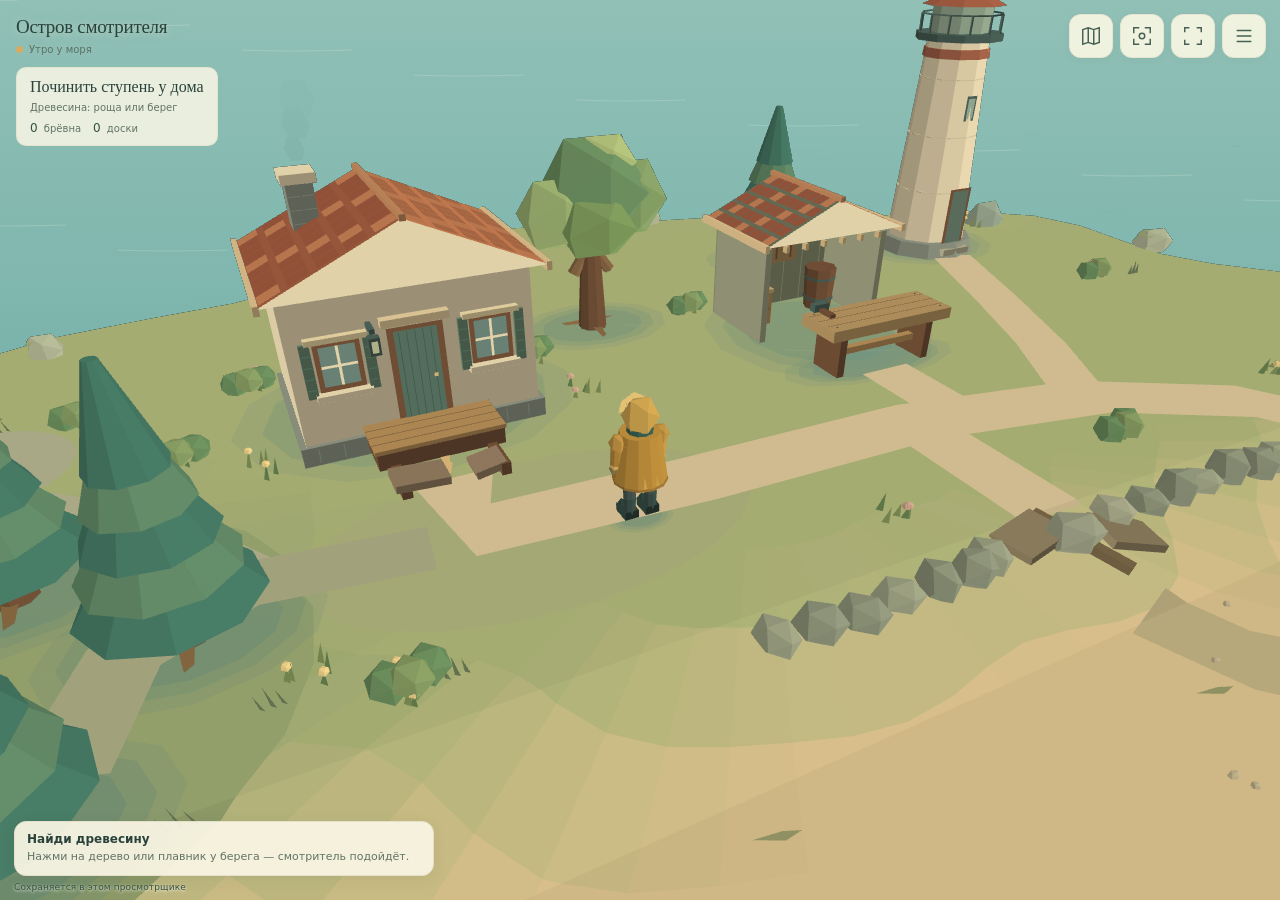
==== index.html @ 73ac73c3 "Publish game-only demo: index.html" ====
<!doctype html>
<html lang="ru">
<head>
<meta charset="utf-8"><meta name="viewport" content="width=device-width,initial-scale=1,viewport-fit=cover">
<meta name="color-scheme" content="light">
<meta name="lighthouse-build" content="living-island-2026-10-22-r2">
<title>Остров смотрителя — дело своими руками</title>
<style>
:root{font-family:system-ui,-apple-system,"Segoe UI",sans-serif;color:#29423c;background:#c4d1c2;font-synthesis:none}
*{box-sizing:border-box}html,body{margin:0;width:100%;height:100%;overflow:hidden;overscroll-behavior:none}button{font:inherit;touch-action:manipulation;cursor:pointer}button:focus-visible,canvas:focus-visible{outline:3px solid #bd8c48;outline-offset:-3px}button svg{width:19px;height:19px;stroke:currentColor;fill:none;stroke-width:1.6;vertical-align:middle}
.game{--safe-top:env(safe-area-inset-top,0px);--safe-right:env(safe-area-inset-right,0px);--safe-bottom:env(safe-area-inset-bottom,0px);--safe-left:env(safe-area-inset-left,0px);position:relative;width:100%;height:100vh;height:100dvh;overflow:hidden;background:#9dbab1;isolation:isolate}
canvas{display:block;width:100%;height:100%;touch-action:none;cursor:crosshair;outline:none}
.hud{position:absolute;z-index:2;top:18px;left:20px;max-width:235px;pointer-events:none}
.brand{font:19px Georgia,serif;text-shadow:0 1px 10px #f9f6db80;letter-spacing:-.3px}
.objective{margin-top:12px;padding:10px 13px;border:1px solid #e2e2c9b0;border-radius:10px;background:#faf6e5dc}.objective strong{display:block;font:16px Georgia,serif;font-weight:400}.objective.done{border-color:#afbc90;background:#edf3dce0}.goal-next{font-size:10px;line-height:1.5;color:#617465;margin-top:4px;max-width:210px}
.inventory{display:flex;gap:12px;margin-top:6px;font-size:10px;font-variant-numeric:tabular-nums;align-items:center;color:#627367}.inventory b{font-size:12px;font-weight:500;margin-right:3px;color:#355344}.inventory span{white-space:nowrap}.day{font-size:10px;color:#5d7165;margin-top:6px;display:flex;align-items:center;gap:6px}.day:before{content:"";width:7px;height:7px;border-radius:50%;background:#d7ab61}
.controls{position:absolute;right:18px;top:16px;z-index:4;display:flex;gap:7px}.controls button{width:44px;height:44px;padding:10px;border:1px solid #e3e2ccc4;border-radius:12px;background:#f8f6e4ed;color:#466153;box-shadow:0 2px 8px #31483b0c}.controls button:hover{background:#fff9e5}.controls button[aria-pressed=true],.controls button[aria-expanded=true]{background:#e2ebd0;border-color:#8d9d75}.controls svg{width:22px;height:22px}
.menu{position:absolute;right:18px;top:68px;z-index:5;display:grid;gap:3px;padding:7px;border:1px solid #d1d7bf;border-radius:12px;background:#f8f5e6f7;box-shadow:0 8px 24px #193b3520}.menu[hidden]{display:none}.menu button{display:flex;align-items:center;gap:9px;text-align:left;border:0;border-radius:7px;background:transparent;color:#355344;font-size:12px;min-height:44px;padding:10px 12px}.menu button:hover{background:#e9eddb}.menu svg{width:18px;height:18px}.performance-panel{position:absolute;z-index:3;right:calc(14px + var(--safe-right));top:calc(166px + var(--safe-top));padding:8px 10px;border-radius:9px;background:#faf6e5ed;color:#355344;font:10px/1.6 ui-monospace,monospace;pointer-events:none;white-space:pre-line}.performance-panel[hidden]{display:none}.place{position:absolute;bottom:28px;left:20px;z-index:2;font:13px Georgia,serif;color:#355344;background:#faf6e5c9;padding:7px 11px;border-radius:8px;opacity:0;transition:opacity .4s;pointer-events:none}.place.visible{opacity:1}
.action{position:absolute;z-index:3;width:44px;height:44px;padding:9px;display:grid;place-items:center;border:1px solid #c4cdb4;border-radius:50%;background:#fcf8e9ed;color:#355344;box-shadow:0 2px 8px #31483b26;transform:translate(-50%,-50%);touch-action:manipulation}.action svg{width:24px;height:24px;stroke-width:1.6;stroke-linecap:round;stroke-linejoin:round}.action:hover{background:#fffbee;border-color:#8d9d75}.action[hidden],.working[hidden]{display:none}
.action[aria-disabled=true]{opacity:.6;border-style:dashed}
.working{position:absolute;z-index:3;width:72px;height:3px;border-radius:3px;background:#f7f3dfb3;box-shadow:0 0 0 1px #65764a33;overflow:hidden;pointer-events:none;transform:translate(-50%,-100%)}.working span{display:block;height:100%;background:#94783d}
.save{position:absolute;bottom:8px;left:25px;font-size:9px;letter-spacing:.015em;color:#4b6b5ca6;pointer-events:none}.save.error{background:#fff0d8f5;border:1px solid #cbb27e;padding:8px 12px;bottom:80px;border-radius:8px;color:#795c30;font-size:11px;max-width:340px}
.toast{position:absolute;left:24px;bottom:34px;z-index:6;background:#faf6e5ed;color:#355344;padding:8px 11px;border-radius:8px;font-size:11px;line-height:1.5;opacity:0;transition:opacity .2s;pointer-events:none;max-width:270px}.toast.visible{opacity:1}
dialog{border:1px solid #d1d7bf;border-radius:15px;padding:26px;max-width:445px;width:calc(100% - 30px);background:#f8f5e6;color:#344e40;box-shadow:0 20px 70px #193b3533}dialog::backdrop{background:#1c383c55;backdrop-filter:blur(3px)}dialog h2{font:28px Georgia,serif;margin:0 0 14px}dialog p{font-size:13px;line-height:1.8;margin:10px 0;color:#5e7265}dialog button{border:1px solid #c3ccb0;border-radius:7px;background:#e8edda;color:#35533f;font-size:12px;padding:11px 15px;margin:10px 5px 0 0}dialog .primary{background:#406b52;color:#fff9e7;border-color:#406b52}
/* UI stays inside the browser's available viewport, including notched screens. */
.hud{top:calc(16px + var(--safe-top));left:calc(16px + var(--safe-left));max-width:min(235px,calc(100% - 136px - var(--safe-left) - var(--safe-right)))}
.controls{top:calc(14px + var(--safe-top));right:calc(14px + var(--safe-right))}.menu{top:calc(66px + var(--safe-top));right:calc(14px + var(--safe-right));max-height:calc(100% - 86px - var(--safe-top) - var(--safe-bottom));overflow:auto}
.bottom-ui{position:absolute;z-index:4;left:calc(14px + var(--safe-left));right:calc(14px + var(--safe-right));bottom:calc(8px + var(--safe-bottom));display:grid;gap:6px;max-width:420px;pointer-events:none}
.context{display:grid;grid-template-columns:1fr auto;align-items:center;gap:10px;padding:10px 12px;border:1px solid #e4e0c9;border-radius:12px;background:#faf6e5ed;box-shadow:0 3px 15px #31483b12}.context strong{font-size:12px;font-weight:600;display:block}.context p{margin:3px 0 0;font-size:11px;line-height:1.45;color:#617465}.context button{pointer-events:auto;min-height:44px;min-width:58px;padding:9px;border:1px solid #aab79b;border-radius:9px;background:#e6ebd6;color:#355344;font-size:12px}.context button[hidden]{display:none}
.save,.save.error{position:static;font-size:9px;max-width:none;margin:0}.save{color:#355344;text-shadow:0 1px 3px #faf6e5}.save.error{padding:8px 10px;font-size:11px;text-shadow:none}.screen-status{margin:0;padding:8px 10px;border-radius:8px;background:#faf6e5f2;font-size:11px;line-height:1.4;color:#355344}.screen-status:empty{display:none}
.toast{bottom:calc(var(--status-height,110px) + 20px + var(--safe-bottom));left:calc(14px + var(--safe-left));max-width:min(340px,calc(100% - 28px - var(--safe-left) - var(--safe-right)))}.place{bottom:calc(var(--status-height,110px) + 20px + var(--safe-bottom));left:calc(14px + var(--safe-left))}.action{width:48px;height:48px;border-width:2px}.action[aria-disabled=true]{opacity:.8}.working{height:5px;width:86px;background:#f7f3dfed}.working span{background:#637f4b}
dialog{max-height:calc(100dvh - 28px - env(safe-area-inset-top,0px) - env(safe-area-inset-bottom,0px));overflow:auto}html:fullscreen,html:-webkit-full-screen{background:#9dbab1}
@media(max-width:700px){.brand{font-size:17px}.controls{display:grid;grid-template-columns:44px 44px;gap:6px}.menu{top:calc(116px + var(--safe-top))}.objective{padding:9px 11px;margin-top:10px}.objective strong{font-size:15px}.inventory{gap:8px;font-size:10px}.goal-next{font-size:10px}.day{margin-top:5px}}
@media(max-width:360px){.hud{left:calc(10px + var(--safe-left));max-width:calc(100% - 124px - var(--safe-left) - var(--safe-right))}.brand{font-size:15px}.objective{padding:8px}.objective strong{font-size:14px}.inventory{gap:7px}.controls{right:calc(10px + var(--safe-right))}.bottom-ui{left:calc(10px + var(--safe-left));right:calc(10px + var(--safe-right))}}
@media(max-height:500px){.hud{top:calc(10px + var(--safe-top));left:calc(12px + var(--safe-left));max-width:215px}.brand,.day{display:none}.objective{margin-top:0;padding:8px 11px}.controls{top:calc(10px + var(--safe-top));display:flex;gap:6px}.menu{top:calc(62px + var(--safe-top))}.performance-panel{top:calc(66px + var(--safe-top))}.bottom-ui{max-width:355px}.context{padding:7px 10px}.context p{font-size:10px}.context strong{font-size:11px}dialog{padding:18px}dialog h2{font-size:24px}}
@media(prefers-reduced-motion:reduce){*{transition:none!important;scroll-behavior:auto!important}}
</style>
</head>
<body>
<main class="game" id="game">
<canvas id="world" tabindex="0" role="application" aria-label="Остров смотрителя. Нажми на землю или предмет, чтобы подойти. Значок рядом или E — начать. Веди пальцем для поворота и наклона камеры, два пальца — масштаб. Стрелки — идти, Escape — остановиться, M — общий вид, F — вернуть камеру."></canvas>
<div class="hud"><div><div class="brand">Остров смотрителя</div><div id="day" class="day">Утро у моря</div></div><div class="objective" id="objective"><strong id="goal-title">Починить ступень у дома</strong><div class="goal-next" id="goal-next">Древесина: роща или берег</div><div class="inventory" aria-label="То, что несёт смотритель"><span><b id="logs">0</b> брёвна</span><span><b id="boards">0</b> доски</span></div></div></div>
<button id="act" type="button" class="action" aria-describedby="context" aria-label="Начать работу" hidden><svg viewBox="0 0 24 24" aria-hidden="true"><path id="action-path"/></svg></button>
<div class="working" id="working" role="progressbar" aria-label="Работа" aria-valuemin="0" aria-valuemax="100" aria-valuenow="0" hidden><span id="work-progress"></span></div>
<nav class="controls" aria-label="Вид и меню">
<button id="overview" type="button" aria-label="Общий вид острова" aria-pressed="false" title="Весь остров (M)"><svg viewBox="0 0 24 24" aria-hidden="true"><path d="m3 5 6-2 6 2 6-2v16l-6 2-6-2-6 2ZM9 3v16M15 5v16"/></svg></button>
<button id="focus" type="button" aria-label="Вернуть камеру к смотрителю" title="К смотрителю (F)"><svg viewBox="0 0 24 24" aria-hidden="true"><path d="M3 9V3h6M15 3h6v6M21 15v6h-6M9 21H3v-6"/><circle cx="12" cy="12" r="3"/></svg></button>
<button id="fullscreen" type="button" aria-label="На весь экран" aria-pressed="false" aria-describedby="fullscreen-status" title="На весь экран"><svg viewBox="0 0 24 24" aria-hidden="true"><path id="fullscreen-path" d="M8 3H3v5M16 3h5v5M21 16v5h-5M8 21H3v-5"/></svg></button>
<button id="more" type="button" aria-label="Меню" aria-controls="menu" aria-expanded="false" title="Меню"><svg viewBox="0 0 24 24" aria-hidden="true"><path d="M4 6h16M4 12h16M4 18h16"/></svg></button>
</nav>
<div class="menu" id="menu" hidden aria-label="Настройки острова"><button id="sound" type="button" aria-pressed="false" aria-label="Выключить звук">Звук вкл.</button><button id="motion" type="button" aria-pressed="false">Меньше движения: выкл.</button><button id="quality" type="button" data-quality="standard" aria-pressed="false">Качество: стандарт</button><button id="performance-toggle" type="button" aria-pressed="false" aria-controls="performance-panel">Показать плавность</button><button id="help" type="button">Как играть</button><button id="restart" type="button">Начать заново</button></div>
<output id="performance-panel" class="performance-panel" aria-live="off" aria-label="Плавность игры. FPS и время кадра, не замер GPU." hidden></output>
<div class="place" id="place" role="status" aria-live="polite"></div>
<div class="bottom-ui" id="bottom-ui">
<div class="context"><div id="context" role="status" aria-live="polite" aria-atomic="true"><strong id="context-title">Найди древесину</strong><p id="context-detail">Нажми на дерево или плавник у берега — смотритель подойдёт.</p></div><button id="pause-work" type="button" hidden>Пауза</button></div>
<p class="screen-status" id="fullscreen-status" role="status" aria-live="polite"></p>
<div class="save" id="save" role="status" aria-live="polite">Сохраняется в этом просмотрщике</div>
</div>
<div class="toast" id="toast" role="status" aria-live="polite"></div>
</main>
<dialog id="help-dialog"><h2>Остров в твоём темпе</h2><p>Камера: веди пальцем или мышью в сторону для поворота, вверх и вниз для наклона. Два пальца или колесо мыши меняют масштаб. Карта сверху показывает весь остров; кнопка с точкой возвращает камеру к смотрителю. Кнопка с четырьмя углами включает полный экран, если браузер и просмотрщик это разрешают. Системные панели могут остаться; выход — та же кнопка или Escape.</p><p>Нажми на предмет — смотритель подойдёт и остановится. Маленький значок рядом или E начинает работу. Кнопка «Пауза», Escape или нажатие на землю прерывают дело; сделанная часть сохраняется. Бледный значок означает, что нужны материалы: нажми, чтобы узнать какие.</p><p>Для ступени у дома нужны доски. Древесину можно срубить в роще или подобрать на берегу. К берегу ведёт обход справа от каменной кромки. Распили древесину у верстака, затем вернись к дому.</p><p>По желанию восстанови спуск: он откроет короткий путь к берегу и старому причалу. На видовой площадке слева можно присесть и посмотреть на море. После ремонта дома можно зажечь маяк.</p><p>В меню можно уменьшить движение травы, крон, дыма и воды. Изначально учитывается настройка системы. «Качество: легче» сокращает декоративные детали и разрешение; «Показать плавность» выводит текущие FPS и время кадра. Это ориентир для этого устройства, а не обещание постоянной частоты кадров.</p><p>Клавиатура: стрелки или WASD — ходьба, E — действие, Escape — остановка, M — общий вид, F — вернуть камеру. Пока смотритель стоит или отдыхает, день не проходит.</p><button id="help-close" class="primary" type="button">Вернуться на остров</button></dialog>
<dialog id="restart-dialog"><h2>Начать это утро заново?</h2><p>Ремонт и припасы этой пробы будут заменены начальным состоянием.</p><button id="restart-confirm" class="primary" type="button">Начать заново</button><button id="restart-cancel" type="button">Остаться здесь</button></dialog>
<script id="close-config" type="application/json">{
  "version": 2,
  "logsPerTree": 1,
  "boardsPerLog": 2,
  "repairBoards": 2,
  "walkSpeed": 2.2,
  "interactionReach": 0.9,
  "workSeconds": {
    "chop": 4.4,
    "collect": 0.75,
    "saw": 4.2,
    "repair": 3.6,
    "light": 1.8,
    "stairs": 4.5
  },
  "daylightPerMeter": 0.003,
  "daylightPerWork": 0.1,
  "trees": [
    {
      "id": "oak-a",
      "x": -0.5,
      "z": -5.8
    },
    {
      "id": "pine-b",
      "x": 5.5,
      "z": -8
    },
    {
      "id": "pine-c",
      "x": -9,
      "z": 1
    },
    {
      "id": "pine-d",
      "x": -11,
      "z": -0.8
    },
    {
      "id": "pine-e",
      "x": -10.8,
      "z": 3.4
    }
  ],
  "start": {
    "x": -2.8,
    "z": 1.2,
    "heading": 3.14159
  },
  "home": {
    "x": -5,
    "z": -4
  },
  "bench": {
    "x": 3.8,
    "z": -1.6
  },
  "step": {
    "x": -5,
    "z": -1.05
  },
  "lighthouse": {
    "x": 10,
    "z": -7
  },
  "camera": {
    "distance": 12.5,
    "min": 8,
    "max": 38,
    "yaw": -0.46,
    "pitch": 0.56,
    "pitchMin": 0.3,
    "pitchMax": 1.05
  },
  "stairsBoards": 2,
  "shore": [
    {
      "id": "drift-a",
      "x": 8.7,
      "z": 6.8
    },
    {
      "id": "drift-b",
      "x": 5.2,
      "z": 8.6
    }
  ],
  "stairs": {
    "x": 2.8,
    "z": 4.3
  },
  "seat": {
    "x": -11.8,
    "z": -4.6,
    "heading": -1.5707963267948966
  },
  "pier": {
    "x": 5,
    "z": 9.6
  },
  "terrain": {
    "shoreStart": 3.8,
    "shoreEnd": 5.8,
    "shoreDrop": 0.55,
    "ledge": {
      "z": 4.3,
      "xMin": -2.8,
      "xMax": 7.8,
      "gapMin": 1.5,
      "gapMax": 4.1,
      "thickness": 0.28
    }
  }
}
</script>
<script>globalThis.CloseConfig=JSON.parse(document.getElementById("close-config").textContent);</script>
<script id="close-model">(function(G){
  "use strict";
  var C=G.CloseConfig,clone=function(x){return JSON.parse(JSON.stringify(x));};
  function create(){return {version:C.version,avatar:clone(C.start),logs:0,boards:0,repaired:false,lit:false,stairs:false,daylight:.12,trees:C.trees.map(function(t){return Object.assign({},t,{felled:false,collected:false});}),shore:C.shore.map(function(t){return Object.assign({},t,{collected:false});}),progress:{},stats:{chopped:0,sawn:0,collected:0}};}
  function tree(s,id){return s.trees.find(function(t){return t.id===id;});}
  function info(s,id){
    var a={id:id,type:"",x:0,z:0,faceX:0,faceZ:0,label:"",reason:"",seconds:0,done:false};
    var parts=String(id).split(":"),t=tree(s,parts[1]);
    if(parts[0]==="chop"&&t){a.type="chop";a.x=t.x;a.z=t.z+1.15;a.faceX=t.x;a.faceZ=t.z;a.label="Срубить дерево";a.done=t.felled;if(t.felled)a.reason="Дерево уже срублено";}
    else if(parts[0]==="collect"&&t){a.type="collect";a.x=t.x+.75;a.z=t.z+.85;a.faceX=t.x+.65;a.faceZ=t.z;a.label="Поднять древесину";a.done=t.collected;if(!t.felled||t.collected)a.reason="Здесь нет древесины";}
    else if(parts[0]==="drift"){var d=(s.shore||[]).find(function(v){return v.id===parts[1];});if(!d)return null;a.type="collect";a.x=d.x;a.z=d.z+.7;a.faceX=d.x;a.faceZ=d.z;a.label="Поднять плавник";a.done=d.collected;if(d.collected)a.reason="Плавник уже подобран";}
    else if(id==="saw"){a.type="saw";a.x=C.bench.x+.75;a.z=C.bench.z+1.25;a.faceX=C.bench.x+.75;a.faceZ=C.bench.z;a.label="Распилить древесину";if(s.logs<1)a.reason="Нужна древесина: в роще или на берегу";}
    else if(id==="repair"){a.type="repair";a.x=C.step.x;a.z=C.step.z+1.15;a.faceX=C.step.x;a.faceZ=C.step.z;a.label="Починить ступень у дома";a.done=s.repaired;if(s.repaired)a.reason="Ступень починена";else if(s.boards<C.repairBoards)a.reason="Нужны доски с верстака";}
    else if(id==="stairs"){a.type="repair";a.x=C.stairs.x;a.z=C.stairs.z-1.05;a.faceX=C.stairs.x;a.faceZ=C.stairs.z;a.label="Восстановить спуск";a.done=!!s.stairs;if(s.stairs)a.reason="Спуск восстановлен";else if(s.boards<C.stairsBoards)a.reason="Нужны доски с верстака";}
    else if(id==="rest"){a.type="rest";a.x=C.seat.x-1;a.z=C.seat.z;a.faceX=a.x-1;a.faceZ=a.z;a.label="Присесть у моря";}
    else if(id==="light"){a.type="light";a.x=C.lighthouse.x;a.z=C.lighthouse.z+1.7;a.faceX=C.lighthouse.x;a.faceZ=C.lighthouse.z;a.label=s.lit?"Огонь уже горит":"Зажечь вечерний огонь";a.done=s.lit;if(!s.repaired)a.reason="Сначала почини ступень у дома";else if(s.lit)a.reason="Маяк светит";}
    else return null;
    a.seconds=id==="rest"?0:id==="stairs"?C.workSeconds.stairs:C.workSeconds[a.type];a.progress=s.progress[id]||0;a.available=!a.reason;return a;
  }
  function finish(s,id){
    var a=info(s,id);if(!a||!a.available||a.type==="rest")return {ok:false,state:s,reason:a?a.reason:"Неизвестное дело."};
    var n=clone(s),t=tree(n,String(id).split(":")[1]);
    if(a.type==="chop"){t.felled=true;n.stats.chopped++;}
    if(a.type==="collect"){if(t)t.collected=true;else n.shore.find(function(v){return v.id===String(id).split(":")[1];}).collected=true;n.logs+=C.logsPerTree;n.stats.collected++;}
    if(a.type==="saw"){n.logs--;n.boards+=C.boardsPerLog;n.stats.sawn++;}
    if(id==="repair"){n.boards-=C.repairBoards;n.repaired=true;}
    if(id==="stairs"){n.boards-=C.stairsBoards;n.stairs=true;}
    if(a.type==="light")n.lit=true;
    delete n.progress[id];n.daylight=Math.min(.82,n.daylight+C.daylightPerWork);
    if(n.repaired)n.daylight=Math.max(.64,n.daylight);
    return {ok:true,state:n};
  }
  function validate(s,legacy){
    var bases=legacy?C.trees.slice(0,3):C.trees,total=legacy?3:C.trees.length+C.shore.length;
    if(!s||s.version!==(legacy?1:C.version)||!s.avatar||!Number.isFinite(s.avatar.x)||!Number.isFinite(s.avatar.z)||!Number.isFinite(s.avatar.heading)||Math.abs(s.avatar.x)>18||Math.abs(s.avatar.z)>14)return false;
    if(!Number.isInteger(s.logs)||s.logs<0||s.logs>total||!Number.isInteger(s.boards)||s.boards<0||s.boards>total*C.boardsPerLog||typeof s.repaired!=="boolean"||typeof s.lit!=="boolean"||!Number.isFinite(s.daylight)||s.daylight<0||s.daylight>1)return false;
    if(!Array.isArray(s.trees)||s.trees.length!==bases.length)return false;
    if(!bases.every(function(base){var t=s.trees.find(function(v){return v&&v.id===base.id;});return t&&t.x===base.x&&t.z===base.z&&typeof t.felled==="boolean"&&typeof t.collected==="boolean"&&(!t.collected||t.felled);}))return false;
    if(!legacy&&(typeof s.stairs!=="boolean"||!Array.isArray(s.shore)||s.shore.length!==C.shore.length||!C.shore.every(function(b){var d=s.shore.find(function(v){return v&&v.id===b.id;});return d&&d.x===b.x&&d.z===b.z&&typeof d.collected==="boolean";})))return false;
    if(!s.progress||typeof s.progress!=="object"||Array.isArray(s.progress))return false;
    if(!Object.keys(s.progress).every(function(k){var a=info(s,k);return a&&a.type!=="rest"&&(!legacy||k!=="stairs")&&Number.isFinite(s.progress[k])&&s.progress[k]>=0&&s.progress[k]<1;}))return false;
    if(!s.stats||!["chopped","sawn","collected"].every(function(k){return Number.isInteger(s.stats[k])&&s.stats[k]>=0&&s.stats[k]<=(k==="chopped"?bases.length:total);} ))return false;
    if(s.sync!==undefined&&(!s.sync||!Number.isInteger(s.sync.revision)||s.sync.revision<0||typeof s.sync.writer!=="string"||s.sync.writer.length>100))return false;
    return true;
  }
  function restore(s){
    var legacy=s&&s.version===1;if(!validate(s,legacy))return null;var n=clone(s);
    if(legacy){n.version=C.version;n.stairs=false;n.shore=C.shore.map(function(d){return Object.assign({},d,{collected:false});});n.trees=n.trees.concat(C.trees.slice(3).map(function(t){return Object.assign({},t,{felled:false,collected:false});}));}
    if(!walkable(n,n.avatar.x,n.avatar.z)){
      var best=null,distance=Infinity;
      for(var dx=-8;dx<=8;dx++)for(var dz=-8;dz<=8;dz++){var x=n.avatar.x+dx*.25,z=n.avatar.z+dz*.25,d=Math.hypot(dx,dz);if(d<distance&&walkable(n,x,z)){distance=d;best={x:x,z:z};}}
      if(!best)return null;n.avatar.x=best.x;n.avatar.z=best.z;
    }
    return n;
  }
  function valid(s){return !!s&&validate(s,s.version===1);}
  function height(x,z){var t=C.terrain;return -t.shoreDrop*Math.max(0,Math.min(1,(z-t.shoreStart)/(t.shoreEnd-t.shoreStart)));}
  function obstacles(s){
    var l=C.terrain.ledge,list=[{x:-5,z:-4,rx:2.3,rz:1.8},{x:3.8,z:-4.3,rx:1.8,rz:1.3},{x:3.8,z:-1.6,rx:1.65,rz:.72},{x:10,z:-7,rx:1.1,rz:1.1},{x:C.seat.x,z:C.seat.z,rx:.35,rz:1.2}];
    [[l.xMin,l.gapMin],[l.gapMax,l.xMax]].forEach(function(r){list.push({x:(r[0]+r[1])/2,z:l.z,rx:(r[1]-r[0])/2,rz:l.thickness});});
    if(!s.stairs)list.push({x:(l.gapMin+l.gapMax)/2,z:l.z,rx:(l.gapMax-l.gapMin)/2,rz:l.thickness});
    return list.concat(s.trees.filter(function(t){return !t.felled;}).map(function(t){return {x:t.x,z:t.z,rx:.42,rz:.42};}));
  }
  function walkable(s,x,z){
    if((x*x)/(16*16)+(z*z)/(12*12)>.91)return false;
    return !obstacles(s).some(function(o){return Math.abs(x-o.x)<o.rx+.23&&Math.abs(z-o.z)<o.rz+.23;});
  }
  function path(s,from,to){
    var q=.5,W=65,H=49,at=function(x,z){return [Math.round((x+16)/q),Math.round((z+12)/q)];},world=function(p){return {x:p[0]*q-16,z:p[1]*q-12};};
    var a=at(from.x,from.z),b=at(to.x,to.z),key=function(p){return p[0]+","+p[1];};
    function free(p){var v=world(p);return p[0]>=0&&p[0]<W&&p[1]>=0&&p[1]<H&&walkable(s,v.x,v.z);}
    if(!free(b)||(walkable(s,to.x,to.z)&&!clear(s,world(b),to))){var found=null,best=Infinity;for(var dx=-8;dx<=8;dx++)for(var dz=-8;dz<=8;dz++){var p=[b[0]+dx,b[1]+dz],wp=world(p),d=Math.hypot(wp.x-to.x,wp.z-to.z);if(free(p)&&d<best&&(!walkable(s,to.x,to.z)||clear(s,wp,to))){found=p;best=d;}}if(!found)return null;b=found;}
    if(!free(a)||!clear(s,from,world(a))){var start=null,near=Infinity;for(var sx=-8;sx<=8;sx++)for(var sz=-8;sz<=8;sz++){var ap=[a[0]+sx,a[1]+sz],wp=world(ap),ad=Math.hypot(wp.x-from.x,wp.z-from.z);if(free(ap)&&ad<near&&clear(s,from,wp)){start=ap;near=ad;}}if(!start)return null;a=start;}
    var open=[a],prev={},score={};score[key(a)]=0;var goal=key(b),closed=new Set(),steps=0;
    while(open.length&&steps++<3500){
      var index=0,best=Infinity;
      for(var i=0;i<open.length;i++){var p=open[i],f=score[key(p)]+Math.hypot(p[0]-b[0],p[1]-b[1]);if(f<best){best=f;index=i;}}
      var here=open.splice(index,1)[0],k=key(here);
      if(k===goal){var out=[];while(k!==key(a)){out.push(world(here));here=prev[k];k=key(here);}out.push(world(a));out.reverse();var smooth=[],origin=from;
        for(var j=0;j<out.length;){var far=j;for(var e=j+1;e<out.length;e++){if(!clear(s,origin,out[e]))break;far=e;}smooth.push(out[far]);origin=out[far];j=far+1;}
        if(walkable(s,to.x,to.z)&&clear(s,origin,to))smooth.push({x:to.x,z:to.z});
        return smooth;
      }
      closed.add(k);
      for(var ox=-1;ox<=1;ox++)for(var oz=-1;oz<=1;oz++){
        if(!ox&&!oz)continue;var n=[here[0]+ox,here[1]+oz],nk=key(n);
        if(closed.has(nk)||!free(n)||!clear(s,world(here),world(n))||(ox&&oz&&(!free([here[0]+ox,here[1]])||!free([here[0],here[1]+oz]))))continue;
        var g=score[k]+Math.hypot(ox,oz);if(score[nk]===undefined||g<score[nk]){score[nk]=g;prev[nk]=here;if(!open.some(function(v){return key(v)===nk;}))open.push(n);}
      }
    }
    return null;
  }
  function clear(s,a,b){
    if(!walkable(s,a.x,a.z)||!walkable(s,b.x,b.z))return false;
    return !obstacles(s).some(function(o){
      var lo=0,hi=1;
      for(var i=0;i<2;i++){var k=i?"z":"x",r=(i?o.rz:o.rx)+.23-.000001,min=o[k]-r,max=o[k]+r,d=b[k]-a[k];
        if(Math.abs(d)<.0000001){if(a[k]<min||a[k]>max)return false;}
        else {var t1=(min-a[k])/d,t2=(max-a[k])/d;if(t1>t2){var t=t1;t1=t2;t2=t;}lo=Math.max(lo,t1);hi=Math.min(hi,t2);if(lo>hi)return false;}
      }return lo<=hi&&hi>=0&&lo<=1;
    });
  }
  G.CloseModel={config:C,create:create,info:info,finish:finish,valid:valid,restore:restore,height:height,path:path,walkable:walkable,clear:clear};
})(globalThis);
</script>
<script id="close-renderer">(function(G){
  "use strict";
  function mul(a,b){var r=new Array(16).fill(0);for(var i=0;i<4;i++)for(var j=0;j<4;j++)for(var k=0;k<4;k++)r[i*4+j]+=a[i*4+k]*b[k*4+j];return r;}
  function matrix(t){var x=t.rx||0,y=t.ry||0,z=t.rz||0,sx=Math.sin(x),cx=Math.cos(x),sy=Math.sin(y),cy=Math.cos(y),sz=Math.sin(z),cz=Math.cos(z);
    return mul([1,0,0,t.x||0,0,1,0,t.y||0,0,0,1,t.z||0,0,0,0,1],mul([cy,0,sy,0,0,1,0,0,-sy,0,cy,0,0,0,0,1],mul([1,0,0,0,0,cx,-sx,0,0,sx,cx,0,0,0,0,1],[cz,-sz,0,0,sz,cz,0,0,0,0,1,0,0,0,0,1])));
  }
  var ID=[1,0,0,0,0,1,0,0,0,0,1,0,0,0,0,1];
  function transform(m,p){return [m[0]*p[0]+m[1]*p[1]+m[2]*p[2]+m[3],m[4]*p[0]+m[5]*p[1]+m[6]*p[2]+m[7],m[8]*p[0]+m[9]*p[1]+m[10]*p[2]+m[11]];}
  function norm(v){var l=Math.hypot.apply(null,v)||1;return v.map(function(n){return n/l;});}
  function cross(a,b){return [a[1]*b[2]-a[2]*b[1],a[2]*b[0]-a[0]*b[2],a[0]*b[1]-a[1]*b[0]];}
  function dot(a,b){return a[0]*b[0]+a[1]*b[1]+a[2]*b[2];}
  function Renderer(canvas){
    var ctx=canvas.getContext("2d",{alpha:false}),faces=[],stack=[ID],tag="",view=null,width=1,height=1,projected=[],colors=new Map();
    var surface=null,gl=null,program=null,buffer=null,palette=new Map();
    try{
      surface=document.createElement("canvas");gl=surface.getContext("webgl",{alpha:true,antialias:true,preserveDrawingBuffer:true,premultipliedAlpha:false});
      if(gl){
        function shader(type,source){var s=gl.createShader(type);gl.shaderSource(s,source);gl.compileShader(s);if(!gl.getShaderParameter(s,gl.COMPILE_STATUS))throw new Error("Shader");return s;}
        program=gl.createProgram();gl.attachShader(program,shader(gl.VERTEX_SHADER,"attribute vec3 p;attribute vec4 c;varying vec4 color;void main(){gl_Position=vec4(p.xy,1.002002*p.z-.4004004,p.z);color=c;}"));gl.attachShader(program,shader(gl.FRAGMENT_SHADER,"precision mediump float;varying vec4 color;void main(){gl_FragColor=color;}"));gl.linkProgram(program);if(!gl.getProgramParameter(program,gl.LINK_STATUS))throw new Error("Program");
        buffer=gl.createBuffer();gl.useProgram(program);gl.bindBuffer(gl.ARRAY_BUFFER,buffer);var pa=gl.getAttribLocation(program,"p"),ca=gl.getAttribLocation(program,"c");gl.enableVertexAttribArray(pa);gl.enableVertexAttribArray(ca);gl.vertexAttribPointer(pa,3,gl.FLOAT,false,28,0);gl.vertexAttribPointer(ca,4,gl.FLOAT,false,28,12);gl.enable(gl.DEPTH_TEST);gl.depthFunc(gl.LEQUAL);gl.blendFunc(gl.SRC_ALPHA,gl.ONE_MINUS_SRC_ALPHA);
      }
    }catch(e){gl=null;}
    this.mode=gl?"webgl":"canvas";this.quality="standard";
    this.resize=function(w,h){width=w;height=h;var coarse=matchMedia("(pointer:coarse)").matches,dpr=Math.min(devicePixelRatio||1,this.quality==="lighter"?(coarse?1:1.25):(coarse?1.5:2));this.pixelRatio=dpr;canvas.width=Math.round(w*dpr);canvas.height=Math.round(h*dpr);ctx.setTransform(dpr,0,0,dpr,0,0);if(surface){surface.width=canvas.width;surface.height=canvas.height;}};
    this.camera=function(target,distance,yaw,pitch){
      var cp=Math.cos(pitch),sp=Math.sin(pitch),eye=[target.x+Math.sin(yaw)*distance*cp,target.y+distance*sp,target.z+Math.cos(yaw)*distance*cp],f=norm([target.x-eye[0],target.y-eye[1],target.z-eye[2]]),right=norm(cross(f,[0,1,0])),up=cross(right,f);
      var portrait=width<height*.82;view={eye:eye,forward:f,right:right,up:up,scale:height/(2*Math.tan(portrait?.58:.48)),centerY:height*(portrait?.53:height<500?.48:.52),yaw:yaw,pitch:pitch,distance:distance};this.detail=distance<25&&this.quality!=="lighter";
    };
    this.project=function(p){var d=[p[0]-view.eye[0],p[1]-view.eye[1],p[2]-view.eye[2]],z=dot(d,view.forward);if(z<.3)return null;return {x:width*.5+dot(d,view.right)*view.scale/z,y:view.centerY-dot(d,view.up)*view.scale/z,z:z};};
    this.ground=function(x,y,heightAt){var dx=(x-width*.5)/view.scale,dy=-(y-view.centerY)/view.scale,dir=[view.forward[0]+view.right[0]*dx+view.up[0]*dy,view.forward[1]+view.right[1]*dx+view.up[1]*dy,view.forward[2]+view.right[2]*dx+view.up[2]*dy];if(dir[1]>=-.005)return null;var t=-view.eye[1]/dir[1];if(heightAt){var lo=0,hi=Math.max(1,t+4/Math.abs(dir[1]));for(var i=0;i<32;i++){var m=(lo+hi)/2,xx=view.eye[0]+dir[0]*m,zz=view.eye[2]+dir[2]*m;if(view.eye[1]+dir[1]*m>heightAt(xx,zz))lo=m;else hi=m;}t=(lo+hi)/2;}return {x:view.eye[0]+dir[0]*t,z:view.eye[2]+dir[2]*t};};
    this.begin=function(night,daylight,time){faces=[];stack=[ID];tag="";this.night=night;this.daylight=daylight;
      var dusk=daylight>.6,nightSky=night>.5,horizon=(view?view.centerY:height*.52)-Math.tan(view?view.pitch:.56)*(view?view.scale:height),line=Math.max(0,horizon);
      var sky=ctx.createLinearGradient(0,0,0,Math.max(1,horizon));sky.addColorStop(0,nightSky?"#263e59":dusk?"#c7b6ae":"#9fc7d2");sky.addColorStop(1,nightSky?"#829394":dusk?"#f2d5ad":"#f5efd6");ctx.fillStyle=sky;ctx.fillRect(0,0,width,height);
      var sx=width*(.77-Math.sin(view?view.yaw:0)*.15),sy=horizon-height*.17;
      if(horizon>0){
        var glow=ctx.createRadialGradient(sx,sy,0,sx,sy,height*.35);glow.addColorStop(0,nightSky?"#f5e2bd35":"#fff1c477");glow.addColorStop(1,"#fff1c400");ctx.fillStyle=glow;ctx.fillRect(0,0,width,line);
        ctx.fillStyle=nightSky?"#f9edcb":"#fff2c8";ctx.beginPath();ctx.arc(sx,sy,height*.023,0,Math.PI*2);ctx.fill();
        for(var layer=0;layer<3;layer++){ctx.fillStyle=nightSky?["#71858b","#627e83","#53747a"][layer]:["#c2d0bd","#adc2af","#90b1a2"][layer];ctx.beginPath();ctx.moveTo(-50,horizon+3);for(var i=0;i<=25;i++){var xx=i*width/23-30,yy=horizon-height*(.012+layer*.005+.02*Math.sin(i*.63+layer)+.012*Math.cos(i*1.37+layer));ctx.lineTo(xx,yy);}ctx.lineTo(width+50,horizon+3);ctx.closePath();ctx.fill();}
      }
      var sea=ctx.createLinearGradient(0,line,0,height);sea.addColorStop(0,nightSky?"#66888b":dusk?"#9fbaac":"#91c0b6");sea.addColorStop(1,nightSky?"#315f6b":"#59a19d");ctx.fillStyle=sea;ctx.fillRect(0,line,width,height-line);
      ctx.strokeStyle=nightSky?"#e4d3a326":"#e6efda3b";ctx.lineWidth=1;
      for(var j=0;j<36;j++){var yy=line+(height-line)*(j/36),xx=((j*167+time*(j%2?3:-2))%(width+180))-90;ctx.beginPath();ctx.moveTo(xx,yy);ctx.quadraticCurveTo(xx+45,yy+2,xx+110,yy);ctx.stroke();}
    };
    this.poly=function(verts,color,opacity){
      var m=stack[stack.length-1],v=verts.map(function(p){return transform(m,p);}),a=v[0],b=v[1],c=v[2];if(!c)return;
      var normal=norm(cross([b[0]-a[0],b[1]-a[1],b[2]-a[2]],[c[0]-a[0],c[1]-a[1],c[2]-a[2]]));
      var light=.76+.12*normal[0]+.14*normal[2]+.14*Math.abs(normal[1]);faces.push({v:v,color:color,light:light,tag:tag,opacity:opacity===undefined?1:opacity});
    };
    this.box=function(x,y,z,w,h,d,color){
      var v=[[x-w/2,y-h/2,z-d/2],[x+w/2,y-h/2,z-d/2],[x+w/2,y+h/2,z-d/2],[x-w/2,y+h/2,z-d/2],[x-w/2,y-h/2,z+d/2],[x+w/2,y-h/2,z+d/2],[x+w/2,y+h/2,z+d/2],[x-w/2,y+h/2,z+d/2]],P=this;
      [[0,1,2,3],[5,4,7,6],[4,0,3,7],[1,5,6,2],[3,2,6,7],[4,5,1,0]].forEach(function(f){P.poly(f.map(function(i){return v[i];}),color);});
    };
    this.cylinder=function(x,y,z,rt,rb,h,color,sides){
      var n=sides||8,top=[],bottom=[];
      for(var i=0;i<n;i++){var a=i*Math.PI*2/n;top.push([x+Math.sin(a)*rt,y+h/2,z+Math.cos(a)*rt]);bottom.push([x+Math.sin(a)*rb,y-h/2,z+Math.cos(a)*rb]);}
      this.poly(top,color);this.poly(bottom.slice().reverse(),color);
      for(var j=0;j<n;j++)this.poly([bottom[j],bottom[(j+1)%n],top[(j+1)%n],top[j]],color);
    };
    this.group=function(t,fn){stack.push(mul(stack[stack.length-1],matrix(t)));fn();stack.pop();};
    this.blob=function(x,y,z,rx,ry,rz,color,opacity){
      var t=(1+Math.sqrt(5))/2,v=[[-1,t,0],[1,t,0],[-1,-t,0],[1,-t,0],[0,-1,t],[0,1,t],[0,-1,-t],[0,1,-t],[t,0,-1],[t,0,1],[-t,0,-1],[-t,0,1]],faces=[[0,11,5],[0,5,1],[0,1,7],[0,7,10],[0,10,11],[1,5,9],[5,11,4],[11,10,2],[10,7,6],[7,1,8],[3,9,4],[3,4,2],[3,2,6],[3,6,8],[3,8,9],[4,9,5],[2,4,11],[6,2,10],[8,6,7],[9,8,1]],P=this;
      v=v.map(function(p){var n=norm(p);return [x+n[0]*rx,y+n[1]*ry,z+n[2]*rz];});faces.forEach(function(f){P.poly(f.map(function(i){return v[i];}),color,opacity);});
    };
    this.visible=function(x,y,z,radius){var p=this.project([x,y,z]);if(!p)return false;var r=(radius||1)*view.scale/p.z;return p.x+r>0&&p.x-r<width&&p.y+r>0&&p.y-r<height;};
    this.tag=function(id,fn){var previous=tag;tag=id;fn();tag=previous;};
    this.shadow=function(x,z,rx,rz,y){for(var ring=0;ring<3;ring++){var v=[],k=1.22-ring*.2;for(var i=0;i<12;i++){var a=i*Math.PI/6;v.push([x+Math.cos(a)*rx*k,(y===undefined?.012:y)+ring*.001,z+Math.sin(a)*rz*k]);}this.poly(v,"#3f5450",.07+ring*.035);}};
    this.flush=function(hover){
      var P=this,all=[];
      faces.forEach(function(f){var pts=f.v.map(P.project);if(pts.some(function(p){return !p;}))return;if(pts.every(function(p){return p.x<0;})||pts.every(function(p){return p.x>width;})||pts.every(function(p){return p.y<0;})||pts.every(function(p){return p.y>height;}))return;f.points=pts;f.depth=pts.reduce(function(s,p){return s+p.z;},0)/pts.length;all.push(f);});
      all.forEach(function(f){f.floor=f.v.every(function(v){return v[1]<=.06;});var top=Math.max.apply(null,f.v.map(function(v){return v[1];}));f.top=top;f.layer=f.floor?(top<=.005?0:top<=.015?1:2):3;});
      all.sort(function(a,b){return a.layer!==b.layer?a.layer-b.layer:b.depth-a.depth;});projected=all;this.stats={faces:all.length,generatedFaces:faces.length,triangles:null,drawCalls:null};
      if(gl){
        var opaque=[],transparent=[],focus=P.keeperFocus?P.project(P.keeperFocus):null;
        all.forEach(function(f){
          var fade=focus&&f.depth<focus.z-.35&&(f.tag!=="keeper"&&f.top>.7)&&f.points.some(function(p){return p.x<focus.x;})&&f.points.some(function(p){return p.x>focus.x;})&&f.points.some(function(p){return p.y<focus.y;})&&f.points.some(function(p){return p.y>focus.y;});
          var lit=f.color==="#edca83"||f.color==="#efbb6d"||f.color==="#f2ce7d",brightness=(lit?1:f.light*(1-P.night*.37))+(f.tag===hover?.07:0),rgb=palette.get(f.color);if(!rgb){var hex=f.color.slice(1);rgb=[parseInt(hex.slice(0,2),16)/255,parseInt(hex.slice(2,4),16)/255,parseInt(hex.slice(4,6),16)/255];palette.set(f.color,rgb);}
          var fog=Math.max(0,Math.min(.45,(f.depth-view.distance-12)/120)),mist=P.night>.5?[.34,.47,.5]:[.76,.83,.73],shade=rgb.map(function(v,k){var warm=P.night>.5?[.86,.95,1.06][k]:[1.035,1.012,.94][k];return v*brightness*warm*(1-fog)+mist[k]*fog;}),alpha=f.opacity*(fade?.32:1),data=alpha<1?transparent:opaque;
          for(var j=1;j<f.points.length-1;j++)[f.points[0],f.points[j],f.points[j+1]].forEach(function(p){data.push((p.x/width*2-1)*p.z,(1-p.y/height*2)*p.z,p.z,shade[0],shade[1],shade[2],alpha);});
        });
        gl.viewport(0,0,surface.width,surface.height);gl.clearColor(0,0,0,0);gl.depthMask(true);gl.clear(gl.COLOR_BUFFER_BIT|gl.DEPTH_BUFFER_BIT);gl.useProgram(program);gl.bindBuffer(gl.ARRAY_BUFFER,buffer);gl.disable(gl.BLEND);gl.bufferData(gl.ARRAY_BUFFER,new Float32Array(opaque),gl.DYNAMIC_DRAW);gl.drawArrays(gl.TRIANGLES,0,opaque.length/7);
        if(transparent.length){gl.enable(gl.BLEND);gl.depthMask(false);gl.bufferData(gl.ARRAY_BUFFER,new Float32Array(transparent),gl.DYNAMIC_DRAW);gl.drawArrays(gl.TRIANGLES,0,transparent.length/7);gl.depthMask(true);}
        this.stats.triangles=(opaque.length+transparent.length)/21;this.stats.drawCalls=transparent.length?2:1;ctx.drawImage(surface,0,0,width,height);return;
      }
      all.forEach(function(f){var base=f.color,bright=Math.round((f.light*(1-P.night*.5))*24)/24,key=base+bright;
        var fill=colors.get(key);if(!fill){var hex=base.replace("#",""),r=parseInt(hex.slice(0,2),16),g=parseInt(hex.slice(2,4),16),b=parseInt(hex.slice(4,6),16);fill="rgb("+Math.round(r*bright)+","+Math.round(g*bright)+","+Math.round(b*bright)+")";if(colors.size<6000)colors.set(key,fill);}
        var focus=P.keeperFocus?P.project(P.keeperFocus):null;
        var fade=focus&&f.depth<focus.z-.35&&(f.tag!=="keeper"&&f.top>.7)&&f.points.some(function(p){return p.x<focus.x;})&&f.points.some(function(p){return p.x>focus.x;})&&f.points.some(function(p){return p.y<focus.y;})&&f.points.some(function(p){return p.y>focus.y;});
        ctx.globalAlpha=f.opacity*(fade?.32:1);ctx.fillStyle=fill;ctx.beginPath();f.points.forEach(function(p,i){i?ctx.lineTo(p.x,p.y):ctx.moveTo(p.x,p.y);});ctx.closePath();ctx.fill();ctx.globalAlpha=1;
        if(f.tag&&f.tag===hover){ctx.strokeStyle="#ffe5a180";ctx.lineWidth=1;ctx.stroke();}
      });
    };
    this.pick=function(x,y){
      var dx=(x-width*.5)/view.scale,dy=-(y-view.centerY)/view.scale,ray=[view.forward[0]+view.right[0]*dx+view.up[0]*dy,view.forward[1]+view.right[1]*dx+view.up[1]*dy,view.forward[2]+view.right[2]*dx+view.up[2]*dy],best=Infinity,tagged=null;
      function sub(a,b){return [a[0]-b[0],a[1]-b[1],a[2]-b[2]];}
      projected.forEach(function(f){if(f.tag==="keeper"||f.opacity<.5)return;var a=f.v[0];for(var i=1;i<f.v.length-1;i++){
        var e1=sub(f.v[i],a),e2=sub(f.v[i+1],a),h=cross(ray,e2),det=dot(e1,h);if(Math.abs(det)<1e-8)continue;
        var inv=1/det,s=sub(view.eye,a),u=dot(s,h)*inv;if(u<0||u>1)continue;var q=cross(s,e1),v=dot(ray,q)*inv;if(v<0||u+v>1)continue;var t=dot(e2,q)*inv;if(t>.01&&t<best){best=t;tagged=f.tag||null;}
      }});return tagged;
    };
    this.ring=function(x,z,color,radius,y){
      var pts=[];for(var i=0;i<=32;i++){var a=i*Math.PI/16,p=this.project([x+Math.sin(a)*radius,y===undefined?.045:y,z+Math.cos(a)*radius]);if(p)pts.push(p);}
      if(!pts.length)return;ctx.strokeStyle=color;ctx.lineWidth=2;ctx.beginPath();pts.forEach(function(p,i){i?ctx.lineTo(p.x,p.y):ctx.moveTo(p.x,p.y);});ctx.stroke();
    };
    this.spark=function(p,r,color){var q=this.project(p);if(!q)return;ctx.fillStyle=color;ctx.beginPath();ctx.arc(q.x,q.y,Math.max(1,r*view.scale/q.z),0,Math.PI*2);ctx.fill();};
    this.beam=function(point,end,night){
      var a=this.project(point),b=this.project(end);if(!a||!b)return;var g=ctx.createLinearGradient(a.x,a.y,b.x,b.y);g.addColorStop(0,"rgba(255,224,150,"+(night*.28)+")");g.addColorStop(1,"rgba(255,224,150,0)");ctx.fillStyle=g;ctx.beginPath();ctx.moveTo(a.x,a.y);ctx.lineTo(b.x-65,b.y-50);ctx.lineTo(b.x+65,b.y+50);ctx.fill();
    };
  }
  G.CloseRenderer=Renderer;
})(globalThis);
</script>
<script id="close-world">/* Island terrain and quiet places. No state mutations; coordinates are world metres. */
(function(G){
  'use strict';
  const TAU=Math.PI*2;
  const terrainTints=new Map();
  const colors={grass:'#b1bd87',grove:'#8da576',sand:'#dfc99e',path:'#dfcdaa',rock:'#9aa798',wood:'#a18b68',end:'#ead3a5',rope:'#c6b68c'};
  function slopeBreaks(){const t=G.CloseModel.config.terrain;return [t.shoreStart,t.shoreEnd];}
  function clipZ(vertices,z,above){
    const out=[];
    for(let i=0;i<vertices.length;i++){
      const a=vertices[(i+vertices.length-1)%vertices.length],b=vertices[i];
      const ia=above?a[1]>=z:a[1]<=z,ib=above?b[1]>=z:b[1]<=z;
      if(ia!==ib){const t=(z-a[1])/(b[1]-a[1]);out.push([a[0]+(b[0]-a[0])*t,z]);}
      if(ib)out.push(b);
    }
    return out;
  }
  function surface(P,H,vertices,color,lift=0){
    const cuts=slopeBreaks(),bands=[[-Infinity,cuts[0]],[cuts[0],cuts[1]],[cuts[1],Infinity]];
    for(const band of bands){
      let v=vertices;
      if(Number.isFinite(band[0]))v=clipZ(v,band[0],true);
      if(Number.isFinite(band[1]))v=clipZ(v,band[1],false);
      if(v.length<3)continue;
      let area=0;
      for(let i=0;i<v.length;i++){const a=v[i],b=v[(i+1)%v.length];area+=a[0]*b[1]-b[0]*a[1];}
      if(Math.abs(area)<1e-10)continue;
      // Within each band H is affine, so every rendered triangle matches H exactly.
      P.poly(v.map(q=>[q[0],H(q[0],q[1])+lift,q[1]]),color);
    }
  }
  function ellipse(P,H,x,z,rx,rz,color,lift=.015,n=24){
    const v=[];
    for(let i=0;i<n;i++){const a=i*TAU/n;v.push([x+Math.cos(a)*rx,z+Math.sin(a)*rz]);}
    // Fans keep slope changes and near-camera clipping local.
    for(let i=0;i<n;i++)surface(P,H,[[x,z],v[i],v[(i+1)%n]],color,lift);
  }
  function ribbon(P,H,points,width,color,lift=.022){
    const edge=[];
    for(let i=0;i<points.length;i++){
      const a=points[Math.max(0,i-1)],b=points[Math.min(points.length-1,i+1)],dx=b[0]-a[0],dz=b[1]-a[1],len=Math.hypot(dx,dz)||1;
      edge.push([[points[i][0]-dz/len*width/2,points[i][1]+dx/len*width/2],[points[i][0]+dz/len*width/2,points[i][1]-dx/len*width/2]]);
    }
    for(let i=0;i<edge.length-1;i++){
      const a=edge[i][0],b=edge[i][1],c=edge[i+1][1],d=edge[i+1][0];
      surface(P,H,[a,b,c],color,lift);surface(P,H,[a,c,d],color,lift);
    }
  }
  function terrain(P,H){
    const n=64,rings=9;
    function point(i,r){const a=i*TAU/n,noise=1+.045*Math.sin(a*7)+.025*Math.cos(a*11);return [Math.cos(a)*17*r*noise,Math.sin(a)*13*r*noise];}
    function tint(x,z,r,i){
      const key=r*n+i;if(terrainTints.has(key))return terrainTints.get(key);
      const blend=(a,b,t)=>{const ca=a.match(/\w\w/g).map(q=>parseInt(q,16)),cb=b.match(/\w\w/g).map(q=>parseInt(q,16));return '#'+ca.map((v,k)=>Math.round(v+(cb[k]-v)*t).toString(16).padStart(2,'0')).join('');};
      const grove=Math.max(0,1-Math.hypot((x+10.7)/5,(z-1.1)/5));
      const base=blend('b1bd87','93aa79',grove*.55);
      const color=blend(base.slice(1),'dfc99e',Math.max(0,Math.min(1,(z-3.2)/3)));terrainTints.set(key,color);return color;
    }
    for(let r=1;r<=rings;r++)for(let i=0;i<n;i++){
      const a=point(i,(r-1)/rings),b=point(i+1,(r-1)/rings),c=point(i+1,r/rings),d=point(i,r/rings);
      const x=(a[0]+b[0]+c[0]+d[0])/4,z=(a[1]+b[1]+c[1]+d[1])/4;
      surface(P,H,r===1?[a,c,d]:[a,b,c,d],tint(x,z,r,i));
    }
    // A visible low cliff around the north, soft pale sand ledges to the south.
    for(let i=0;i<n;i++){
      const a=point(i,1),b=point(i+1,1),south=(a[1]+b[1])/2>4;
      const stops=[0,1];
      for(const z of slopeBreaks())if((a[1]<z&&b[1]>z)||(a[1]>z&&b[1]<z))stops.push((z-a[1])/(b[1]-a[1]));
      stops.sort((u,v)=>u-v);
      for(let j=0;j<stops.length-1;j++){
        const p=[a[0]+(b[0]-a[0])*stops[j],a[1]+(b[1]-a[1])*stops[j]],q=[a[0]+(b[0]-a[0])*stops[j+1],a[1]+(b[1]-a[1])*stops[j+1]];
        const top=H(p[0],p[1]),end=H(q[0],q[1]);
        P.poly([[p[0],top,p[1]],[q[0],end,q[1]],[q[0]*1.018,-.42,q[1]*1.018],[p[0]*1.018,-.42,p[1]*1.018]],south?'#d3bd94':i%3?'#8fa49a':'#a6b3a0');
        P.poly([[p[0]*1.018,-.42,p[1]*1.018],[q[0]*1.018,-.42,q[1]*1.018],[q[0]*1.035,-.96,q[1]*1.035],[p[0]*1.035,-.96,p[1]*1.035]],south?'#baae91':i%2?'#708e88':'#849b91');
      }
      if(south){
        const k=1.02,l=1.045;
        P.poly([[a[0]*k,-.635,a[1]*k],[b[0]*k,-.635,b[1]*k],[b[0]*l,-.635,b[1]*l],[a[0]*l,-.635,a[1]*l]],'#c3d2bf');
      }
    }
    ellipse(P,H,-10.7,1.1,3.2,3.55,'#9eaf7e',.006,20);
    ellipse(P,H,-12.2,-4.6,1.75,1.48,'#b4b8a0',.012,20);
    ellipse(P,H,-4.2,.8,3.4,1.9,'#b0b989',.008,20);
    // One continuous broad trail makes the route around the eastern end readable.
    ribbon(P,H,[[-5,-1.05],[-5,.5],[-1.5,.7],[2.9,.8],[6.5,1.5],[8.9,2.9],[9.65,4.3],[9.5,5.5],[8.7,6.8],[7.25,7.9],[5,8.8],[5,9.85]],1.3,colors.path);
    ribbon(P,H,[[3.8,.8],[3.8,-.2],[3.8,-1.15]],1.1,colors.path);
    ribbon(P,H,[[6.3,1.5],[7.6,-.7],[8.8,-3.2],[10,-5.9]],1.05,colors.path);
    ribbon(P,H,[[-5.8,.6],[-8.2,.3],[-9.7,1.1],[-10.3,2.75]],1.05,'#adb193');
    ribbon(P,H,[[-8.2,.3],[-9.5,-1.7],[-11.2,-3.1],[-12.8,-4.6]],1.05,'#b6b89d');
    ribbon(P,H,[[2.8,.8],[2.8,2.3],[2.8,3.9]],1.2,colors.path);
    ribbon(P,H,[[2.8,5.7],[3.2,6.9],[5,8.8]],1.2,'#c4b993');
  }
  function rock(P,H,x,z,rx,rz,height,color=colors.rock){
    const y=H(x,z);
    P.blob(x-rx*.07,y+height*.34,z+rz*.03,rx,height*.69,rz,color);

  }
  function ledge(P,H,s,C){
    const z=C.stairs.z;
    // These rocks coincide with the model's single ledge barrier.
    const blocks=[-2.4,-1.76,-1.12,-.48,.16,.8,1.16,4.44,5.08,5.72,6.36,7,7.46];
    blocks.forEach((x,i)=>rock(P,H,x,z+(seed(i+760)-.5)*.14,(i===6||i===7)?.33:.28+seed(i+770)*.12,.31+seed(i+780)*.08,.23+seed(i+790)*.3,i%3?'#939d8a':'#a2aa94'));
    P.tag('stairs',()=>{
      if(s.stairs){
        // Six broad new treads cross the height change; no rail blocks the route.
        for(let i=0;i<6;i++){
          const pz=3.8+(i+.5)/6*2,top=H(2.8,pz)+.075;
          P.box(C.stairs.x,top-.055,pz,2.18,.11,.345,'#c3a574');
          for(const x of [1.84,3.76])P.poly([[x-.025,top+.002,pz-.07],[x+.025,top+.002,pz-.07],[x+.025,top+.002,pz-.12],[x-.025,top+.002,pz-.12]],'#667267');
        }
        for(const x of [1.62,3.98])P.group({x,y:-.25,z:4.8,rx:.268},()=>P.box(0,0,0,.13,.14,2.1,'#8b7355'));
      }else{
        // Clear broken ends and a fallen boulder close the unrepaired shortcut.
        P.group({x:2.05,y:-.01,z:4.15,ry:.16,rz:.08},()=>P.box(0,0,0,.94,.13,.7,'#91856b'));
        P.group({x:3.59,y:-.16,z:4.58,ry:-.3,rz:-.2},()=>P.box(0,0,0,.91,.13,.75,'#91856b'));
        P.group({x:2.75,y:-.1,z:4.48,ry:.35,rx:.16},()=>P.box(0,0,0,.17,.14,1.52,'#806e52'));
        rock(P,H,2.72,4.36,.57,.4,.43,'#9ea592');
        rock(P,H,3.75,4.2,.35,.36,.27,'#acb09b');
      }
    });
  }
  function paleLog(P,x,y,z,length,radius,angle){
    P.group({x,y,z,ry:angle,rz:Math.PI/2},()=>{
      P.cylinder(0,0,0,radius*.88,radius,length,'#c0ac83',7);
      for(const side of [-1,1]){
        const v=[];
        for(let i=0;i<7;i++){const a=i*TAU/7;v.push([Math.cos(a)*radius*.78,side*(length/2+.003),Math.sin(a)*radius*.78]);}
        P.poly(v,colors.end);
      }
      P.poly([[radius*.54,-length*.4,radius*.4],[radius*.6,length*.36,radius*.4],[radius*.49,length*.31,radius*.51]],'#9e8c69');
    });
  }
  function shore(P,H,s,C){
    (s.shore||C.shore).forEach((d,i)=>{
      if(d.collected)return;
      P.tag('drift:'+d.id,()=>{
        paleLog(P,d.x,H(d.x,d.z)+.22,d.z,1.85,.22,i?.58:-.3);
        paleLog(P,d.x+.2,H(d.x,d.z)+.12,d.z+.46,.88,.1,i?-.25:.24);
      });
    });
    const x=C.pier.x,z=C.pier.z,y=H(x,z)+.045;
    // Low weathered jetty: its entire intact deck stays within the walkable shore.
    P.box(x,y-.09,z,2.15,.12,1.68,'#796e57');
    for(let i=0;i<7;i++)P.box(x,y+.005,z-.72+i*.24,2.18,.075,.218,i%3?'#9e9677':'#b3a582');
    P.box(x-.91,y-.23,z,.12,.4,1.7,'#7f7760');
    P.box(x+.91,y-.23,z,.12,.4,1.7,'#7f7760');
    // Remnant piles are beyond the walking ellipse, in the shallows.
    for(const px of [x-.9,x+.9])P.cylinder(px,-.64,z+1.65,.09,.12,.6,'#847b60',6);
    P.group({x:x+.9,y:-.39,z:z+1.28,rx:.21},()=>P.box(0,0,0,.11,.06,.9,'#b2a37d'));
    // Rock pools and stones lie outside the walking ellipse, along the water line.
    [[-8.2,10.5,.65,.44,.35],[-11.6,8.4,.8,.5,.39],[12.8,7.9,.69,.5,.35],[14.2,6.2,.73,.48,.42],[-3,12.4,.6,.4,.22]].forEach((r,i)=>rock(P,H,...r,i%2?'#a6ad9c':'#949e94'));
  }
  function seat(P,H,C){
    const x=C.seat.x,z=C.seat.z,y=H(x,z);
    P.tag('seat',()=>P.group({x,y,z,ry:-Math.PI/2},()=>{
      for(const lx of [-.7,.7])P.box(lx,.27,0,.11,.54,.43,'#6f7562');
      P.box(0,.55,0,1.85,.13,.56,'#ab956d');
      P.box(0,.9,-.28,1.85,.14,.09,'#ac9871');
      P.box(0,1.12,-.28,1.85,.14,.09,'#b6a27b');
      for(const lx of [-.72,.72])P.box(lx,.87,-.28,.075,.65,.09,'#707761');
    }));
  }
  function quietDetails(P,H,env){
    const time=env.time||0,wind=env.wind||{x:0,z:0,strength:0};
    // Low grass and flower faces are scenery, never collision objects.
    [[-13.3,-6.1],[-11.7,-6],[-9.2,3.9],[-12.4,.6],[-8.2,2.7],[13.1,-2.8],[11.7,-9.5],[-6.2,3.15]].forEach((q,i)=>{
      const x=q[0],z=q[1],y=H(x,z)+.015;
      for(let j=0;j<3;j++)P.poly([[x+(j-1)*.12,y,z],[x+(j-1)*.12-.065+wind.x*wind.strength*.13,y+.27+(j%2)*.1,z+.035+wind.z*wind.strength*.13],[x+(j-1)*.12+.06,y,z+.055]],'#7c916e');
      if(i<2)P.poly([[x-.13,y+.2,z],[x,y+.34,z],[x+.13,y+.23,z],[x,y+.15,z]],'#d8c58e');
    });
    // A small mooring buoy bobs outside the accessible island.
    const bob=Math.sin(time*.75)*.035;
    P.cylinder(9.5,-.48+bob,12,.14,.2,.34,'#b16d54',7);
    P.cylinder(9.5,-.34+bob,12,.13,.13,.09,'#dfcf9f',7);
    P.box(9.5,-.19+bob,12,.025,.25,.025,'#786c58');
    // Distant boat, best seen from the western lookout.
    P.group({x:-23+Math.sin(time*.018)*1.3,y:-.64+Math.sin(time*.45)*.025,z:-8.2,ry:.2},()=>{
      P.poly([[-1.4,0,0],[1.4,0,0],[1.05,-.2,.45],[-.95,-.2,.45]],'#5c706c');
      P.poly([[-1.4,0,0],[-.95,-.2,.45],[-1.1,0,.7]],'#7c8370');
      P.poly([[1.4,0,0],[1.1,0,.7],[1.05,-.2,.45]],'#7c8370');
      P.poly([[-1.4,0,0],[-1.1,0,.7],[1.1,0,.7],[1.4,0,0]],'#a19c7e');
      P.box(0,1.2,.29,.045,2.5,.045,'#8d8164');
      P.poly([[-.06,2.4,.31],[-.06,.32,.31],[-1.16,.32,.31]],'#e0d9b9');
      P.poly([[.05,2.18,.31],[1.03,.39,.31],[.05,.39,.31]],'#c8c8aa');
    });

  }
  const seed=n=>{const v=Math.sin(n*127.1+311.7)*43758.5453;return v-Math.floor(v);};
  function water(P,env){
    const t=env.time||0,wind=env.wind||{x:0,z:0,strength:0},segments=P.quality==='lighter'?48:64,rings=P.quality==='lighter'?2:3;
    // Reuse the existing narrow ribbons: each wave approaches the shore and fades.
    for(let ring=0;ring<rings;ring++){
      const phase=(t*.12+ring/rings)%1,envelope=Math.sin(phase*Math.PI),k=1.13-phase*.075,w=.003+envelope*.005;
      for(let i=0;i<segments;i++){
        const a=i*TAU/segments,b=(i+.82)*TAU/segments;
        const point=(a,r)=>{const noise=1+.045*Math.sin(a*7)+.025*Math.cos(a*11);return [Math.cos(a)*17*r*noise,-.717+ring*.001,Math.sin(a)*13*r*noise];};
        P.poly([point(a,k),point(b,k),point(b,k+w),point(a,k+w)],'#e3ebd3',envelope*(.18+phase*.26));
      }
    }
    for(let i=0;i<(P.quality==='lighter'?48:78);i++){
      const x=seed(i+300)*75-37.5,z=seed(i+500)*66-33;
      if((x/18)**2+(z/14)**2<1.08)continue;
      const wave=.5+.5*Math.sin(t*.7+i),length=.45+seed(i+18)*1.4,y=-.716+wave*.008,drift=Math.sin(t*.18+i)*.16;
      const dx=drift*wind.x,dz=drift*wind.z;
      P.poly([[x+dx,y,z+dz],[x+length+dx,y,z+dz],[x+length+.15+dx,y,z+.022+dz],[x-.08+dx,y,z+.018+dz]],i%5?'#b0d5c4':'#f6e6be',(i%5?.1:.2)+wave*.12);
    }
  }
  function garden(P,H,s,env){
    const time=env.time||0,wind=env.wind||{x:0,z:0,strength:0};
    const clumps=[[-7.6,-5.8],[-7.8,-2.7],[-2.3,-4.8],[-2.1,-2.9],[1.8,-5.6],[5.9,-4.8],[6.1,-2.8],[-12,4.6],[-13.6,1.2],[-12.6,-2],[-10.4,-5.7],[-12.8,-6.4],[-8.9,-3.5],[-7.8,2.4],[-6.7,3.1],[.5,2.8],[5.7,2.7],[10.6,2.3],[12.1,-3.1],[12.4,-7.8],[9.1,-9.2],[7.5,-6.7]];
    for(let i=0;i<clumps.length;i++){
      const [x,z]=clumps[i],y=H(x,z);
      if(P.visible&&!P.visible(x,y+.3,z,1))continue;
      for(let j=0;j<(P.detail===false?2:5);j++){
        const a=seed(i*11+j)*TAU,r=.13+seed(i+j+11)*.27,xx=x+Math.cos(a)*r,zz=z+Math.sin(a)*r,h=.18+seed(i*7+j)*.22,bend=wind.strength*h*.55*(.94+.06*Math.sin(time*.8+i+j));
        P.poly([[xx-.035,y+.02,zz],[xx+wind.x*bend,y+h,zz+.04+wind.z*bend],[xx+.04,y+.02,zz+.08]],j%2?'#779863':'#93aa6d');
        if(j<2){const fy=y+h*.85;P.blob(xx+wind.x*bend*.85,fy,zz+wind.z*bend*.85,.075,.06,.075,i%3?'#f1d998':'#d8b4a1');}
      }
    }
    for(let i=0;i<clumps.length;i+=2){
      const [x,z]=clumps[i],y=H(x,z);if(P.visible&&!P.visible(x,y+.3,z,.9))continue;
      for(let j=0;j<3;j++)P.blob(x+(j-1)*.24,y+.18+(j%2)*.08,z+Math.sin(j*2)*.12,.29,.25,.3,j%2?'#8aa46e':'#6e9568');
    }
    // Weathered boulders sit beyond the walkable ellipse, never across a trail.
    for(let i=0;i<19;i++){
      const a=i*TAU/19,x=Math.cos(a)*16.5,z=Math.sin(a)*12.65;
      if(z>7&&x>0)continue;
      const y=H(x,z),r=.35+seed(i+40)*.65;
      if(P.visible&&!P.visible(x,y,z,r*2))continue;
      P.blob(x,y+.13,z,r,.32+seed(i+50)*.4,r*.72,i%3?'#9daea0':'#b5bea6');
      if(P.detail!==false)P.blob(x-.08,y+.32,z-.04,r*.7,.12,r*.5,'#a7b58b');
    }
    // Sea-thrift, tiny pebbles and washed-out kelp make close shore views rewarding.
    if(P.detail!==false)for(let i=0;i<30;i++){
      const x=-10+seed(i+90)*23,z=6+seed(i+125)*5.7;
      if((x/15.5)**2+(z/11.5)**2>.99||Math.hypot(x-5,z-9.6)<1.5||s.shore.some(d=>Math.hypot(d.x-x,d.z-z)<1))continue;
      const y=H(x,z);if(P.visible&&!P.visible(x,y,z,.4))continue;
      if(i%4===0){P.poly([[x-.19,y+.014,z],[x+.15,y+.014,z+.05],[x+.34,y+.015,z+.13],[x+.12,y+.015,z+.16]],'#9a9f73');}
      else P.blob(x,y+.035,z,.055+seed(i)*.07,.04,.055,'#c7bd9e');
    }
  }
  G.CloseWorld={draw(P,s,env={}){
    const M=G.CloseModel,C=M.config,H=(x,z)=>M.height(x,z);
    water(P,env);terrain(P,H);ledge(P,H,s,C);shore(P,H,s,C);seat(P,H,C);quietDetails(P,H,env);garden(P,H,s,env);
  }};
})(globalThis);
</script>
<script id="close-scene">/* Self-contained meshes for the close-camera island episode. All angles are radians. */
(() => {
  'use strict';
  const TAU = Math.PI * 2;
  const C = {
    plaster: '#f1e5c8', foundation: '#929a91', roof: '#ac654c', roofLight: '#c67d57',
    timber: '#76553e', wood: '#b89362', cut: '#e4c18a', dark: '#334a49',
    leaf: '#70976d', leafLight: '#9eb77c', pine: '#477e70', iron: '#4d6662'
  };
  function front(P, x, y, z, w, h, color) {
    P.poly([[x-w/2,y-h/2,z],[x+w/2,y-h/2,z],[x+w/2,y+h/2,z],[x-w/2,y+h/2,z]], color);
  }
  function roof(P, x, z, w, d, eave, peak, color) {
    const l=x-w/2, r=x+w/2, b=z-d/2, f=z+d/2;
    P.poly([[l,eave,f],[x,peak,f],[x,peak,b],[l,eave,b]], color);
    P.poly([[x,peak,f],[r,eave,f],[r,eave,b],[x,peak,b]], C.roofLight);
    P.poly([[l,eave,f],[r,eave,f],[x,peak,f]], C.plaster);
    P.poly([[r,eave,b],[l,eave,b],[x,peak,b]], C.plaster);
    // Staggered terracotta courses follow the real roof plane.
    for(const side of [-1,1])for(let row=0;row<5;row++)for(let col=0;col<9;col++){
      const u=(row+.13)/5,v=(row+.88)/5,zz=b+.04+col*(d-.08)/9,ww=(d-.08)/9-.025;
      const xx=x+side*u*w/2,xe=x+side*v*w/2,yy=peak-u*(peak-eave)+.012,ye=peak-v*(peak-eave)+.012;
      P.poly([[xx,yy,zz],[xe,ye,zz],[xe,ye,zz+ww],[xx,yy,zz+ww]],(row+col)%4===0?'#d28a61':side===1?'#bd7755':'#a65f47');
    }
    P.box(x,peak+.025,z,.1,.1,d+.12,'#c58c66');
    for(const xx of [l,r])P.box(xx,eave-.015,z,.09,.15,d+.08,'#e0c69b');
  }
  function window(P, x, y, z, lit) {
    front(P,x,y,z,.72,.84,C.timber);
    front(P,x,y,z+.008,.56,.67,lit?'#efbb6d':'#718d89');
    front(P,x,y,z+.012,.045,.67,C.plaster);
    front(P,x,y,z+.013,.56,.045,C.plaster);
    P.box(x,y-.47,z+.05,.88,.1,.22,C.plaster);
  }
  function log(P, x, y, z, length, radius, turn=0) {
    P.group({x,y,z,rz:Math.PI/2,ry:turn},()=>{
      P.cylinder(0,0,0,radius,radius,length,C.timber,6);
      // End grain discs: a small offset keeps them clear of the bark end caps.
      const cap=[];
      for(let i=0;i<6;i++) cap.push([Math.cos(i*TAU/6)*radius*.86,length/2+.004,Math.sin(i*TAU/6)*radius*.86]);
      P.poly([...cap].reverse(),C.cut);
      P.poly(cap.map(v=>[v[0],-v[1],v[2]]),C.cut);
    });
  }
  function crown(P, x, y, z, radius, height, color) {
    P.blob(x,y+height*.05,z,radius,height*.57,radius*.85,color);
  }
  function house(P,s,env) {
    P.shadow(-5,-3.9,2.55,2.1);
    P.tag('step',()=>{
      P.box(-5,.17,-4,4.18,.34,3.18,C.foundation);
      P.box(-5,1.52,-4,4,2.5,3,C.plaster);
      roof(P,-5,-4,4.5,3.5,2.82,3.85,C.roof);
      P.box(-6.12,3.45,-4.7,.43,1.2,.5,C.foundation);
      P.box(-6.12,4.07,-4.7,.56,.16,.62,C.plaster);
      for(let row=0;row<4;row++)for(let col=0;col<2;col++)front(P,-6.23+col*.22,3.13+row*.22,-4.444,.19,.015,'#757f77');
      front(P,-5,1.19,-2.485,.91,1.82,C.timber);
      front(P,-5,1.25,-2.475,.7,1.57,'#59776d');
      front(P,-4.76,1.18,-2.456,.065,.065,C.cut);
      window(P,-6.24,1.65,-2.478,s.repaired);
      window(P,-3.76,1.65,-2.478,s.repaired);
      // Shutters, lintels and a small lamp give the facade its own silhouette.
      for(const wx of [-6.24,-3.76]){
        for(const side of [-1,1]){P.box(wx+side*.48,1.64,-2.43,.16,.91,.07,'#6b8c7b');for(let j=0;j<4;j++)front(P,wx+side*.48,1.34+j*.19,-2.387,.13,.018,'#4e7164');}
        P.box(wx,2.12,-2.435,.96,.09,.13,'#eee0ba');
      }
      P.box(-5,2.24,-2.42,1.1,.13,.19,'#e8d4ad');
      P.box(-5.72,2.25,-2.28,.08,.08,.35,C.iron);P.box(-5.72,2.03,-2.1,.17,.29,.16,C.iron);front(P,-5.72,2.03,-2.011,.1,.19,s.repaired?'#f2ce7d':'#bbc1a1');
      // A substantial porch makes the missing middle tread easy to see.
      P.box(-5,.29,-2.03,2.1,.3,.97,C.timber);
      for(let i=0;i<4;i++) P.box(-5,.46,-2.4+i*.25,2.16,.07,.23,C.wood);
      P.box(-5.8,.11,-1.14,.16,.22,.72,C.timber);
      P.box(-4.2,.11,-1.14,.16,.22,.72,C.timber);
      if(s.repaired) {
        P.box(-5,.23,-1.02,1.95,.14,.62,'#c19a66');
        P.box(-5,.32,-1.36,1.95,.1,.23,'#c9a672');
        // Dark nail heads are single faces, not expensive tiny cylinders.
        for(const x of [-5.77,-4.23]) P.poly([[x-.024,.303,-.84],[x+.024,.303,-.84],[x+.024,.303,-.89],[x-.024,.303,-.89]],C.iron);
      } else {
        P.group({x:-5.54,y:.22,z:-1.01,rz:-.065},()=>P.box(0,0,0,.85,.13,.59,'#95806a'));
        P.group({x:-4.43,y:.14,z:-1.07,rz:.18},()=>P.box(0,0,0,.53,.13,.56,'#95806a'));
        P.poly([[-5.12,.295,-.72],[-5.12,.295,-1.3],[-4.97,.295,-1.3],[-5.05,.295,-1.17],[-4.99,.295,-1.05],[-5.11,.295,-.93]],C.cut);
      }
    });
    if(s.repaired) {
      P.box(-3.2,.31,-1.9,.7,.5,.62,'#9d6653');
      for(let i=0;i<3;i++) {
        const x=-3.42+i*.22, y=.85+(i%2)*.1;
        P.box(x,.61,-1.9,.035,.4,.035,C.pine);
        crown(P,x,y,-1.9,.14,.19,i===1?'#e7c680':'#ca8f83');
      }
      log(P,-7.3,.19,-3.1,1.12,.18);
      log(P,-7.3,.49,-3.1,.95,.16);
    }
    // Foundation stones and timber grain are inexpensive planar accents.
    for(let i=0;i<10;i++)front(P,-6.83+i*.4,.18,-2.402,.018,.24,'#6c8078');
    for(let i=0;i<5;i++)front(P,-5.27+i*.13,1.25,-2.468,.012,1.54,'#3e6158');
    if(P.detail!==false)for(let i=0;i<4;i++){
      const phase=((env.time||0)*.18+i*.25)%1;
      const wind=env.wind||{x:0,z:0,strength:0};
      P.blob(-6.12+wind.x*wind.strength*phase*1.2,4.19+phase*1.5,-4.7+wind.z*wind.strength*phase*1.2,.12+phase*.25,.17+phase*.2,.12+phase*.22,'#e7e4cf',(1-phase)*.2);
    }
  }
  function workshop(P,s,env) {
    P.shadow(3.8,-3.4,2,2.1);
    // An open-front shelter, with no wall in front of the working surface.
    P.box(3.8,1.04,-5.25,3,2.08,.15,'#8a9278');
    P.box(2.35,1,-4.3,.14,2,1.9,'#9da28b');
    P.box(5.25,1,-4.3,.14,2,1.9,'#9da28b');
    roof(P,3.8,-4.3,3.4,2.4,2.13,2.87,'#737c69');
    // Back wall planking is rendered as thin flat seams.
    for(let i=0;i<6;i++) front(P,2.57+i*.49,1,-5.162,.022,1.95,'#7b826d');
    P.box(2.75,.36,-4.5,.67,.72,.67,C.wood);
    front(P,2.75,.36,-4.156,.6,.045,C.timber);
    P.cylinder(4.65,.47,-4.58,.36,.31,.94,C.timber,8);
    P.cylinder(4.65,.24,-4.58,.345,.345,.055,C.iron,8);
    P.cylinder(4.65,.71,-4.58,.355,.355,.055,C.iron,8);
    for(let i=0;i<6;i++)P.box(2.6+i*.46,2.04,-3.14,.07,.13,.13,'#d6bd8f');
    // Pegboard: recognisable tools, without a new interaction target.
    P.box(3.7,1.32,-5.13,1.25,.65,.045,'#a88b61');
    for(const x of [3.35,3.75,4.13]){P.box(x,1.3,-5.085,.045,.42,.04,'#765b43');P.box(x,1.48,-5.065,.23,.1,.06,C.iron);}
    P.box(2.72,.77,-4.5,.77,.07,.73,'#d1b380');
    P.poly([[2.3,.84,-4.5],[2.6,.82,-4.15],[2.96,.84,-4.3],[2.96,.8,-4.67]],'#d9d3ad');
    P.tag('bench',()=>{
      P.shadow(3.8,-1.6,1.7,.68);
      for(const x of [2.75,4.85]) P.box(x,.48,-1.6,.16,.9,.76,C.timber);
      P.box(3.8,.39,-1.6,2.16,.13,.15,C.wood);
      P.box(3.8,.98,-1.6,2.85,.22,1.02,'#b99a6b');
      for(let i=0;i<3;i++) P.poly([[2.39,1.096,-1.92+i*.28],[5.21,1.096,-1.92+i*.28],[5.21,1.096,-1.905+i*.28],[2.39,1.096,-1.905+i*.28]],C.timber);
      if(env.work?.id==='saw' && env.work.progress<.86) {
        log(P,3.76,1.29,-1.6,2.02,.22);
        if(env.work?.id==='saw') {
          const q=Math.sin((env.work.cycle||0)*TAU)*.22;
          P.poly([[4.2,1.2,-1.95+q],[4.2,1.56,-1.8+q],[4.2,1.56,-.93+q],[4.2,1.26,-1.01+q]],'#b6c5bf');
          P.box(4.2,1.56,-.86+q,.13,.21,.29,C.timber);
        }
      }
      if(env.work?.id==='saw' && env.work.progress>=.86) for(let i=0;i<2;i++) P.box(4.2,1.16+i*.13,-1.45,1.45,.12,.27,'#cda66e');
      // Familiar hand tools stay on the rear edge.
      P.box(2.77,1.12,-1.93,.12,.08,.52,C.timber);
      P.box(2.77,1.17,-2.11,.34,.15,.15,C.iron);
      for(const x of [2.54,5.06])for(const z of [-1.97,-1.24])P.cylinder(x,1.105,z,.018,.018,.012,C.iron,5);
    });
  }
  function lighthouse(P,env) {
    P.shadow(10,-7,1.65,1.35);
    P.tag('lighthouse',()=>{
      P.cylinder(10,.18,-7,1.2,1.3,.36,C.foundation,10);
      P.cylinder(10,2.65,-7,.74,1.02,5.0,C.plaster,10);
      P.cylinder(10,4.86,-7,.79,.81,.21,'#ac6953',10);
      P.cylinder(10,5.22,-7,1.04,1.04,.16,C.iron,10);
      P.cylinder(10,5.65,-7,.7,.7,.74,env.night>.2?'#edca83':'#9cb3a3',8);
      for(let i=0;i<4;i++) {
        const a=i*TAU/4+Math.PI/4;
        P.box(10+Math.cos(a)*.57,5.66,-7+Math.sin(a)*.57,.065,.82,.065,C.iron);
      }
      P.cylinder(10,6.13,-7,0,.98,.48,C.roof,8);
      P.cylinder(10,6.45,-7,.045,.045,.24,C.iron,6);
      // Gallery rail, lantern ribs, masonry bands and copper roof seams.
      for(let i=0;i<12;i++){const a=i*TAU/12,b=(i+1)*TAU/12;P.box(10+Math.cos(a)*.96,5.48,-7+Math.sin(a)*.96,.036,.46,.036,C.iron);P.poly([[10+Math.cos(a)*.96,5.69,-7+Math.sin(a)*.96],[10+Math.cos(b)*.96,5.69,-7+Math.sin(b)*.96],[10+Math.cos(b)*.96,5.725,-7+Math.sin(b)*.96],[10+Math.cos(a)*.96,5.725,-7+Math.sin(a)*.96]],C.iron);}
      for(const y of [1.62,2.97,4.3]){const r=1.02-(y-.15)*.056;P.cylinder(10,y,-7,r+.012,r+.012,.025,'#ded6ba',12);}
      front(P,10,.99,-5.976,.68,1.52,C.timber);
      front(P,10,1.03,-5.961,.51,1.34,'#60776c');
      front(P,10,3.65,-6.185,.31,.58,C.iron);
      front(P,10,3.65,-6.174,.21,.46,'#9bb3a6');
      P.box(10,.17,-5.91,.85,.16,.32,'#b9b7a0');
    });
  }
  function tree(P,t,env,index) {
    const {x,z}=t;
    P.shadow(x,z,t.felled?.6:1.4,t.felled?.5:1.05);
    if(t.felled) {
      P.cylinder(x,.19,z,.23,.32,.38,C.timber,7);
      P.cylinder(x,.388,z,.21,.21,.012,C.cut,7);
      if(!t.collected) P.tag('logs:'+t.id,()=>{
        log(P,x+.54,.2,z+.32,1.5,.19);
        log(P,x+.65,.21,z-.14,1.28,.2);
        log(P,x+.63,.53,z+.09,1.05,.17);
      });
      return;
    }
    const chopping=env.work?.id==='chop:'+t.id;
    const p=chopping?(env.work.progress||0):0;
    const tilt=p>.78?((p-.78)/.22)*1.28:0;
    P.tag('tree:'+t.id,()=>P.group({x,z,y:0,rz:tilt},()=>{
      P.cylinder(0,1.03,0,.19,.31,2.06,C.timber,9);
      if(index===0 || t.id==='oak-a') {
        const wind=env.wind||{x:0,z:0,strength:0},bend=wind.strength*.045;
        P.group({rz:-wind.x*bend,rx:wind.z*bend},()=>{
          crown(P,.06,2.8,0,1.18,2.2,C.leaf);
          crown(P,-.83,2.5,.1,.82,1.4,C.leafLight);
          crown(P,.88,2.6,-.08,.85,1.55,'#89a771');
          crown(P,.27,3.45,.02,.71,1.0,'#b1c586');
          crown(P,-.18,2.31,.68,.86,1.15,'#7f9e65');
          crown(P,.08,2.6,-.67,.85,1.35,'#658c69');
        });
      } else {
        for(let tier=0;tier<5;tier++){
          const y=1.28+tier*.46,r=1.1-tier*.16;
          const wind=env.wind||{x:0,z:0,strength:0};
          P.group({rz:-wind.x*wind.strength*.04,rx:wind.z*wind.strength*.04},()=>P.group({ry:tier*.47},()=>P.cylinder(0,y,0,.08,r,1.3,tier%2?'#638e72':C.pine,9)));
        }
      }
      // Branch forks and roots keep trunks from looking like simple posts.
      for(const side of [-1,1])P.group({x:side*.18,y:1.6,z:0,rz:side*.56},()=>P.cylinder(0,0,0,.08,.13,.85,'#886a4b',6));
      if(P.detail!==false)for(let i=0;i<3;i++)P.group({ry:i*TAU/3},()=>P.poly([[-.12,.12,.08],[.11,.1,.09],[.06,.012,.6],[-.06,.012,.7]],'#91734e'));
      if(chopping && p>.2) {
        front(P,0,.64,.29,.29,.1,C.cut);
        // A few short-lived chips make actual axe strikes readable at close distance.
        const a=(env.work.cycle||0)%1;
        if(a>.46&&a<.8) {
          const q=(a-.46)/.34;
          P.poly([[.25+q*.5,.51+Math.sin(q*Math.PI)*.37,.4+q*.4],[.35+q*.5,.57+Math.sin(q*Math.PI)*.37,.4+q*.4],[.31+q*.5,.55+Math.sin(q*Math.PI)*.37,.53+q*.4]],C.cut);
        }
      }
    }));
  }
  function draw(P,s,env={}) {
    house(P,s,env);
    workshop(P,s,env);
    lighthouse(P,env);
    (s.trees||[]).forEach((t,i)=>tree(P,t,env,i));
  }
  globalThis.CloseScene={draw};
})();
</script>
<script id="close-app">(function(){
  "use strict";
  var M=CloseModel,C=M.config,$=function(id){return document.getElementById(id);},canvas=$("world"),P=new CloseRenderer(canvas);
  var state=M.create(),job=null,hover=null,selectedTag=null,pointer={x:0,y:0},last=performance.now(),clock=0,walkPhase=0,stepSound=0,workSound=-1;
  var camera={x:C.start.x,y:.8,z:C.start.z,distance:C.camera.distance,yaw:C.camera.yaw,pitch:C.camera.pitch},distance=C.camera.distance,yaw=C.camera.yaw,pitch=C.camera.pitch,overview=false;
  var keys=new Set(),touches=new Map(),gesture=null,pinch=null,night=0,toastTimer,saveTimer=0;
  var revision=0,hasInitial=false,writer=Date.now().toString(36)+"-"+Math.random().toString(36).slice(2),KEY="lighthouse.close-work.v1",saveGood=true;
  var audio=null,master=null,ambient=null,windFilter=null,muted=false,lastSaved=0,audioAttempted=false,audioContexts=0,audioTick=-1,ambientGains=null,ambientLevels={wind:0,leaves:0,surf:0};
  var sitting=false,sitBlend=0,visited=new Set(),placeTimer=0,saveBlocked=false,saveMemoryOnly=false;
  var motionPreference=matchMedia("(prefers-reduced-motion: reduce)"),reducedMotion=motionPreference.matches,manualCamera=false,resultView=null,contextKey="",lastFrame=0,bottomHeight=110,coarsePointer=matchMedia("(pointer:coarse)").matches,fullscreenPending=false;
  var PRESENTATION_KEY="lighthouse.presentation.v1",motionOverride=null,quality="standard",islandTime=0,wind={x:.86,z:.5,strength:.25},perfStart=performance.now(),perfFrames=0,perfTotal=0,perf={fps:null,renderMs:null,sampleMs:0,frames:0},cpuSamples=[],intervalSamples=[],sampleCursor=0;
  try{var prefs=JSON.parse(localStorage.getItem(PRESENTATION_KEY)||"null");if(prefs&&typeof prefs==="object"){if(typeof prefs.reducedMotion==="boolean")motionOverride=prefs.reducedMotion;if(prefs.quality==="lighter")quality="lighter";}}catch(e){}
  function applyPresentation(){reducedMotion=motionOverride===null?motionPreference.matches:motionOverride;P.quality=quality;$("motion").setAttribute("aria-pressed",String(reducedMotion));$("motion").textContent="Меньше движения: "+(reducedMotion?"вкл.":"выкл.");$("quality").setAttribute("data-quality",quality);$("quality").setAttribute("aria-pressed",String(quality==="lighter"));$("quality").textContent="Качество: "+(quality==="lighter"?"легче":"стандарт");}
  function persistPresentation(){try{localStorage.setItem(PRESENTATION_KEY,JSON.stringify({reducedMotion:motionOverride,quality:quality}));}catch(e){}}
  motionPreference.addEventListener("change",function(){applyPresentation();});applyPresentation();
  function notify(text){$("toast").textContent=text;$("toast").classList.add("visible");clearTimeout(toastTimer);toastTimer=setTimeout(function(){$("toast").classList.remove("visible");},4200);}
  function clearNotice(){clearTimeout(toastTimer);$("toast").classList.remove("visible");$("toast").textContent="";}
  function widget(){return globalThis.openai&&typeof globalThis.openai.setWidgetState==="function";}
  function saveError(){saveGood=false;$("save").classList.add("error");$("save").textContent="Запись недоступна. Не закрывай страницу: прогресс пока здесь.";}
  function saveOK(){saveGood=true;$("save").classList.remove("error");$("save").textContent="Остров сохранён";}
  function saveMemoryWarning(){saveGood=false;$("save").classList.add("error");$("save").textContent="Сохранение недоступно. Прогресс — до закрытия или перезагрузки.";}
  function persist(){
    if(saveBlocked)return;
    revision++;hasInitial=true;state.sync={revision:revision,writer:writer};var rev=revision;
    if(saveMemoryOnly){saveMemoryWarning();lastSaved=clock;return;}
    try{
      if(widget()){$("save").textContent="Сохраняю остров…";var pending=globalThis.openai.setWidgetState({closeIsland:JSON.parse(JSON.stringify(state))});if(pending&&typeof pending.then==="function")pending.then(function(){if(rev===revision)saveOK();},function(){if(rev===revision)saveError();});else saveOK();}
      else {localStorage.setItem(KEY,JSON.stringify(state));saveOK();}
    }catch(e){saveError();}
    lastSaved=clock;
  }
  try{
    var stored=null;
    if(widget())stored=globalThis.openai.widgetState&&globalThis.openai.widgetState.closeIsland;
    else {
      var raw=null;
      try{raw=localStorage.getItem(KEY);}catch(e){if(e&&e.name==="SecurityError"){saveMemoryOnly=true;saveMemoryWarning();}else throw e;}
      if(!saveMemoryOnly)stored=JSON.parse(raw||"null");
    }
    var restored=stored?M.restore(stored):null;
    if(restored){state=restored;revision=state.sync?state.sync.revision:0;hasInitial=true;camera.x=state.avatar.x;camera.z=state.avatar.z;}
    else if(stored){saveBlocked=true;saveError();$("save").textContent="Сохранение не прочитано и не перезаписано. Начать заново можно в меню.";}
  }catch(e){saveBlocked=true;saveError();$("save").textContent="Сохранение не прочитано и не перезаписано. Начать заново можно в меню.";}
  function audioVisibility(){
    if(!audio||!master)return;master.gain.cancelScheduledValues(audio.currentTime);master.gain.value=muted||document.hidden?0:.16;
    if(document.hidden){if(audio.state==='running')audio.suspend().catch(function(){});}
    else if(audio.state==='suspended')audio.resume().catch(function(){});
  }
  function unlock(){
    if(muted||document.hidden)return;
    try{if(!audio&&!audioAttempted){audioAttempted=true;var AC=globalThis.AudioContext||globalThis.webkitAudioContext;if(!AC)return;audio=new AC();audioContexts++;master=audio.createGain();master.gain.value=.16;master.connect(audio.destination);
      var length=audio.sampleRate*4,buffer=audio.createBuffer(1,length,audio.sampleRate),v=buffer.getChannelData(0),brown=0;
      for(var i=0;i<length;i++){var white=Math.random()*2-1;brown=(brown+white*.05)/1.05;v[i]=white*.45+brown*.55;}
      var noise=audio.createBufferSource();noise.buffer=buffer;noise.loop=true;ambientGains={};
      [['wind','lowpass',420],['leaves','bandpass',1900],['surf','lowpass',1000]].forEach(function(spec){var filter=audio.createBiquadFilter(),gain=audio.createGain();filter.type=spec[1];filter.frequency.value=spec[2];filter.Q.value=.65;gain.gain.value=0;noise.connect(filter);filter.connect(gain);gain.connect(master);ambientGains[spec[0]]=gain;if(spec[0]==='wind')windFilter=filter;});
      ambient=noise;noise.start();audioTick=-1;
    }audioVisibility();}catch(e){if(audio)audio.close().catch(function(){});audio=null;master=null;}
  }
  function placeAudio(){
    if(!audio||!ambientGains||audio.state!=="running"||clock-audioTick<.12)return;audioTick=clock;
    var a=state.avatar,shore=Math.max(0,Math.min(1,(a.z-2.5)/4.5)),grove=0;
    state.trees.forEach(function(t){if(!t.felled)grove=Math.max(grove,Math.max(0,1-Math.hypot(a.x-t.x,a.z-t.z)/5));});
    var pulse=.5+.5*Math.sin(islandTime*.75),gust=wind.strength;
    ambientLevels={wind:.06+gust*.065,leaves:grove*(.018+gust*.05),surf:(.018+shore*.115)*(.5+pulse*.5)};
    Object.keys(ambientLevels).forEach(function(key){ambientGains[key].gain.setTargetAtTime(ambientLevels[key],audio.currentTime,.35);});windFilter.frequency.setTargetAtTime(340+gust*260,audio.currentTime,.4);
  }
  function sound(kind){
    if(muted||document.hidden||!audio||!master||audio.state!=="running")return;
    try{var o=audio.createOscillator(),g=audio.createGain(),t=audio.currentTime,f={step:110,chop:150,saw:230,repair:360,collect:260,done:600,light:430}[kind]||200;
      if(kind==="step"&&state.avatar.z>8.7&&Math.abs(state.avatar.x-5)<1.2)f=75;
      o.type=kind==="saw"?"sawtooth":"triangle";o.frequency.setValueAtTime(f,t);o.frequency.exponentialRampToValueAtTime(Math.max(35,f*.45),t+.12);
      g.gain.setValueAtTime(kind==="step"?.06:.15,t);g.gain.exponentialRampToValueAtTime(.001,t+.16);o.connect(g);g.connect(master);o.onended=function(){o.disconnect();g.disconnect();};o.start(t);o.stop(t+.18);
    }catch(e){}
  }
  function treeById(id){return state.trees.find(function(t){return t.id===id;});}
  function actionForTag(tag){
    if(!tag)return null;
    if(tag.indexOf("tree:")===0)return "chop:"+tag.slice(5);
    if(tag.indexOf("logs:")===0)return "collect:"+tag.slice(5);
    if(tag.indexOf("drift:")===0)return tag;
    return {bench:"saw",step:"repair",lighthouse:"light",stairs:"stairs",seat:"rest"}[tag]||null;
  }
  function pause(silent){
    if(job){if(job.working)state.progress[job.id]=Math.min(.999999,job.elapsed/job.action.seconds);job=null;persist();}
  }
  function walk(to,intent){
    if(saveBlocked)return;sitting=false;resultView=null;
    var path=Math.hypot(state.avatar.x-to.x,state.avatar.z-to.z)<.001?[]:M.path(state,state.avatar,to);if(!path){notify("Здесь не пройти. Выбери тропинку рядом.");return;}
    clearNotice();pause(true);job={id:intent?intent.id:null,action:intent,path:path,working:false,elapsed:0};overview=false;$("overview").setAttribute("aria-pressed","false");
    persist();refresh();
  }
  function approach(tag){
    if(saveBlocked)return;
    var id=actionForTag(tag),a=id?M.info(state,id):null;if(!a)return;
    selectedTag=tag;
    if(job&&job.id===id&&job.working){pause(true);refresh();return;}
    walk({x:a.x,z:a.z},null);
  }
  function interact(tag){
    unlock();var id=actionForTag(tag),a=id?M.info(state,id):null;if(!a)return;
    if(job&&job.id===id&&job.working){pause(false);refresh();return;}
    if(!a.available){notify(a.reason);return;}
    if(a.type==="rest"){clearNotice();pause(true);sitting=!sitting;keys.clear();if(sitting){yaw=2.05;pitch=.38;distance=11;overview=false;$("overview").setAttribute("aria-pressed","false");}refresh();return;}
    walk({x:a.x,z:a.z},a);
  }
  function refresh(){
    $("logs").textContent=state.logs;$("boards").textContent=state.boards;$("objective").classList.toggle("done",state.repaired);
    $("goal-title").textContent=state.lit?"Маяк светит":state.repaired?"Зажечь маяк":"Починить ступень у дома";
    $("goal-next").textContent=sitting?"Отдых у моря":!state.repaired?(state.boards>=C.repairBoards?"Доски готовы — к дому":state.logs>0?"К верстаку за досками":state.trees.some(function(t){return t.felled&&!t.collected;})?"Подними древесину у пня":"Древесина: роща или берег"):!state.stairs?"Спуск к берегу — по желанию":"Можно отдохнуть на скамье";
    $("day").textContent=state.lit?"Вечерний огонь":state.daylight>.6?"Тёплый вечер":state.daylight>.32?"День у моря":"Утро у моря";
  }
  function update(dt){
    clock+=dt;night+=( (state.lit?1:0)-night)*Math.min(1,dt*.8);
    if(!reducedMotion)islandTime+=dt;
    var pulse=.5-.5*Math.cos(islandTime*.48);wind.strength=.25+.55*pulse*pulse*pulse+.08*Math.sin(islandTime*1.3);placeAudio();
    sitBlend+=((sitting?1:0)-sitBlend)*Math.min(1,dt*7);
    var kx=(keys.has("ArrowRight")||keys.has("KeyD")?1:0)-(keys.has("ArrowLeft")||keys.has("KeyA")?1:0),kz=(keys.has("ArrowDown")||keys.has("KeyS")?1:0)-(keys.has("ArrowUp")||keys.has("KeyW")?1:0),moving=false;
    function moveTo(x,z){
      var travelled=Math.hypot(x-state.avatar.x,z-state.avatar.z);
      if(travelled>0){state.avatar.heading=Math.atan2(x-state.avatar.x,z-state.avatar.z);state.avatar.x=x;state.avatar.z=z;state.daylight=Math.min(.81,state.daylight+travelled*C.daylightPerMeter);walkPhase+=travelled*4;moving=true;}
    }
    if(kx||kz){
      if(saveBlocked){keys.clear();return false;}sitting=false;resultView=null;
      if(job)pause(true);
      var length=Math.hypot(kx,kz),dx=(Math.cos(yaw)*kx+Math.sin(yaw)*kz)/length*C.walkSpeed*dt,dz=(-Math.sin(yaw)*kx+Math.cos(yaw)*kz)/length*C.walkSpeed*dt;
      var x=state.avatar.x,z=state.avatar.z;
      if(M.walkable(state,x+dx,z))x+=dx;if(M.walkable(state,x,z+dz))z+=dz;moveTo(x,z);
      if(clock-lastSaved>1)persist();
    }else if(job){
      if(job.path.length){
        var next=job.path[0],dx=next.x-state.avatar.x,dz=next.z-state.avatar.z,d=Math.hypot(dx,dz),step=Math.min(d,C.walkSpeed*dt);
        if(d<.001)job.path.shift();else {var dest={x:state.avatar.x+dx/d*step,z:state.avatar.z+dz/d*step};if(M.clear(state,state.avatar,dest)){moveTo(dest.x,dest.z);if(step>=d-.001)job.path.shift();}else {var end=job.path[job.path.length-1],reroute=M.path(state,state.avatar,end);if(reroute)job.path=reroute;else {pause(true);notify("Здесь не пройти. Выбери место рядом.");}}}
      }else if(!job.action){job=null;persist();}
      else {
        if(!job.working){
          var current=M.info(state,job.id);if(!current||!current.available){notify(current?current.reason:"Дело уже закончено.");job=null;return;}
          job.action=current;job.elapsed=(state.progress[job.id]||0)*current.seconds;job.working=true;workSound=-1;
          state.avatar.heading=Math.atan2(current.faceX-state.avatar.x,current.faceZ-state.avatar.z);
        }
        job.elapsed+=dt;var cycle=Math.floor(job.elapsed*1.5);
        if(cycle!==workSound){workSound=cycle;sound(job.action.type);}
        state.progress[job.id]=Math.min(.999999,job.elapsed/job.action.seconds);
        if(clock-lastSaved>1)persist();
        if(job.elapsed>=job.action.seconds){
          var id=job.id,type=job.action.type,result=M.finish(state,id);job=null;hover=null;
          if(result.ok){state=result.state;resultView={id:id,type:type,x:state.avatar.x,z:state.avatar.z,at:clock};sound("done");persist();refresh();notify(id==="repair"?"Ступень готова. Теперь можно зажечь маяк.":id==="stairs"?"Спуск готов — короткий путь к берегу открыт.":type==="chop"?"Дерево срублено. Подними древесину у пня.":type==="collect"?"+1 бревно. Отнеси его к верстаку.":type==="saw"?"+2 доски. Можно починить ступень у дома.":"Маяк светит. Можно отдохнуть у моря.");}else notify(result.reason);
        }
      }
    }
    if(moving&&clock-stepSound>.33){stepSound=clock;sound("step");}
    if(moving)refresh();
    var a=actorPosition(),target=overview?{x:0,y:0,z:1}:{x:a.x,y:M.height(a.x,a.z)+.85,z:a.z};
    // Keep orientation stable: only framing, distance and pitch respond to work.
    var framed=job&&job.working?job.action:resultView&&clock-resultView.at<3?M.info(state,resultView.id):null;
    var autoDistance=distance,autoPitch=pitch;
    if(!overview){
      if(framed){target.x+=(framed.faceX-a.x)*.28;target.z+=(framed.faceZ-a.z)*.28;target.y=framed.type==="light"?1.8:1.05;
        if(!manualCamera){autoDistance=framed.type==="light"?Math.max(distance,15):Math.max(C.camera.min,distance*.84);autoPitch=Math.max(pitch,.61);}}
      else if(moving){target.x+=Math.sin(a.heading)*.65;target.z+=Math.cos(a.heading)*.65;}
      if(!manualCamera&&canvas.clientHeight<500)autoDistance*=.9;
    }
    var ease=reducedMotion?1:1-Math.exp(-dt*4.5);
    camera.x+=(target.x-camera.x)*ease;camera.y+=(target.y-camera.y)*ease;camera.z+=(target.z-camera.z)*ease;
    var mapDistance=Math.max(36,canvas.clientHeight/canvas.clientWidth*35);
    camera.distance+=((overview?mapDistance:autoDistance)-camera.distance)*ease;camera.yaw+=(yaw-camera.yaw)*ease;camera.pitch+=((overview?.88:autoPitch)-camera.pitch)*ease;
    P.camera(camera,camera.distance,camera.yaw,camera.pitch);
    var name=areaName();if(name&&!visited.has(name)){visited.add(name);$("place").textContent=name;$("place").classList.add("visible");clearTimeout(placeTimer);placeTimer=setTimeout(function(){$("place").classList.remove("visible");},3200);}
    return moving;
  }
  function actorPosition(){return {x:state.avatar.x+(C.seat.x-state.avatar.x)*sitBlend,z:state.avatar.z+(C.seat.z-state.avatar.z)*sitBlend,heading:sitBlend>.1?C.seat.heading:state.avatar.heading};}
  function areaName(){var x=state.avatar.x,z=state.avatar.z;if(Math.hypot(x-5,z-9.6)<2)return "Старый причал";if(Math.hypot(x+12,z+4.6)<2.4)return "Видовая площадка";if(z>5.8&&x>1)return "Каменистый берег";if(x<-7.5&&z>-2)return "Тихая роща";return null;}
  function keeper(moving){
    var a=actorPosition(),w=job&&job.working?job:null,t=w?w.action.type:null,cycle=w?w.elapsed*1.5:0,swing=Math.sin(cycle*Math.PI*2)*(reducedMotion?.25:1),stride=moving?Math.sin(walkPhase)*(reducedMotion?.2:.5):0,seated=sitBlend>.5,carry=!w&&(state.logs>0||state.boards>0);
    P.shadow(a.x,a.z,.44,.34,M.height(a.x,a.z)+.012);
    P.tag("keeper",function(){P.group({x:a.x,y:M.height(a.x,a.z)+(moving?Math.abs(Math.sin(walkPhase))*.035:(reducedMotion?0:Math.sin(clock*1.7)*.004)),z:a.z,ry:a.heading},function(){
      if(seated){[-.17,.17].forEach(function(x){P.cylinder(x,.49,.18,.105,.11,.43,"#435657",8);P.box(x,.25,.4,.18,.4,.2,"#435657");P.blob(x,.07,.5,.14,.105,.24,"#304744");});}
      else [-1,1].forEach(function(side){
        var angle=stride*side;
        P.group({x:side*.17,y:.72,z:0,rx:angle},function(){
          P.cylinder(0,-.15,0,.105,.1,.34,"#485b5a",8);
          P.group({y:-.32,rx:moving?Math.max(0,-angle)*.65:0},function(){P.cylinder(0,-.13,0,.1,.09,.28,"#3d5352",8);P.box(0,-.285,.075,.22,.13,.32,"#2e4542");P.blob(0,-.265,.17,.127,.09,.16,"#334c47");});
        });
      });
      var lifting=t==="saw"&&w.elapsed/w.action.seconds>.86;
      P.group({y:seated?.62:.83,rx:t==="collect"||lifting?.46:t==="repair"?.22:0},function(){
        P.cylinder(0,.25,0,.3,.405,.78,"#c49643",12);
        P.cylinder(0,-.127,0,.405,.414,.035,"#a47d3b",12);
        P.poly([[-.12,-.1,-.38],[0,.63,-.26],[.13,-.1,-.38]],"#d4aa55");
        P.poly([[-.03,-.1,.402],[-.02,.55,.28],[.022,.55,.28],[.03,-.1,.402]],"#9e7738");
        P.box(0,.08,.36,.53,.035,.045,"#9b783b");
        for(var button=0;button<3;button++)P.blob(.04,.18+button*.15,.344-button*.022,.024,.024,.017,"#e8c78a");
        P.box(-.23,.1,.3,.14,.12,.035,"#b58d42");P.box(.23,.1,.3,.14,.12,.035,"#d1a551");
        P.cylinder(0,.65,0,.19,.2,.13,"#3d6761",10);
        P.blob(0,.88,-.015,.28,.315,.27,"#d4ac59");
        P.blob(0,.87,.23,.17,.175,.055,"#3d5149");
        P.poly([[-.24,.88,.2],[-.18,1.04,.22],[0,1.16,.19],[.18,1.04,.22],[.24,.88,.2],[.17,1.005,.255],[0,1.085,.255],[-.17,1.005,.255]],"#e5c781");
        function arm(side,angle){P.group({x:side*.34,y:.53,z:.02,rx:angle,rz:side*.035},function(){
          P.blob(0,-.03,0,.13,.17,.14,"#c69a4c");
          P.cylinder(0,-.22,0,.104,.087,.37,side===1?"#b98d40":"#d1a34e",8);
          P.cylinder(0,-.405,0,.09,.09,.055,"#e3bf73",8);P.blob(0,-.49,.025,.084,.1,.09,"#8d7e59");
          if(t==="chop"&&side===1){P.cylinder(0,-.76,0,.035,.04,.7,"#927247",7);P.box(.08,-1.03,.025,.31,.17,.13,"#758d89");P.poly([[.2,-1.14,.1],[.2,-.94,.1],[.29,-.94,.02],[.3,-1.11,.02]],"#c4d5c6");}
          if(t==="repair"&&side===1){P.cylinder(0,-.65,.02,.034,.04,.37,"#9f7d47",7);P.box(0,-.84,.02,.28,.12,.13,"#8b9d91");}
        });}
        var armAngle=carry?-1.25:moving?-stride*.64:t==="chop"?-.65-swing*.85:t==="saw"?(lifting?-1.1:-1.88+swing*.12):t==="repair"?-.8-swing*.5:t==="collect"?-1.25:-.1;
        arm(1,armAngle);arm(-1,carry?-1.25:t==="saw"?-1.15:t==="collect"?-1.2:moving?stride*.64:-.12);
      });
      if(!w&&state.logs>0)P.group({x:0,y:seated?.78:1.09,z:.45,rz:Math.PI/2},function(){P.cylinder(0,0,0,.13,.14,1.15,"#926c46",9);P.cylinder(0,.58,0,.115,.115,.013,"#e6c78d",9);});
      else if(!w&&state.boards>0){P.box(0,seated?.75:.96,.46,1.08,.12,.27,"#d3ad73");P.box(0,seated?.88:1.1,.46,1.08,.12,.27,"#c6a36b");}
    });});
  }
  function targetPoint(tag){
    if(!tag)return null;
    if(tag.indexOf("tree:")===0){var t=treeById(tag.slice(5));return t?[t.x,1.1,t.z]:null;}
    if(tag.indexOf("logs:")===0){var t=treeById(tag.slice(5));return t?[t.x+.6,.4,t.z+.3]:null;}
    if(tag.indexOf("drift:")===0){var d=state.shore.find(function(v){return v.id===tag.slice(6);});return d?[d.x,M.height(d.x,d.z)+.3,d.z]:null;}
    if(tag==="stairs")return [C.stairs.x,M.height(C.stairs.x,C.stairs.z)+.3,C.stairs.z];
    if(tag==="seat")return [C.seat.x,.8,C.seat.z];
    return {bench:[3.8,1.2,-1.6],step:[-5,.35,-1.05],lighthouse:[10,1.2,-5.98]}[tag]||null;
  }
  function render(moving){
    P.begin(night,state.daylight,islandTime);
    var work={id:job&&job.working?job.id:null,progress:job&&job.working?Math.min(1,job.elapsed/job.action.seconds):0,cycle:job&&job.working?job.elapsed*1.5:0};
    var env={time:islandTime,wind:wind,night:night,work:work,hovered:hover,selected:job?job.id:null};CloseWorld.draw(P,state,env);CloseScene.draw(P,state,env);
    var actor=actorPosition();keeper(moving);P.keeperFocus=[actor.x,M.height(actor.x,actor.z)+1.1,actor.z];P.flush(hover);
    if(resultView&&clock-resultView.at<1.2){var age=(clock-resultView.at)/1.2;P.ring(resultView.x,resultView.z,"#f4df9be0",reducedMotion?.5:.35+age*.8,M.height(resultView.x,resultView.z)+.045);}
    if(job&&job.working&&!reducedMotion&&(job.action.type==="saw"||job.action.type==="repair")){
      var q=(job.elapsed*1.5)%1;for(var chip=0;chip<3;chip++)P.spark([job.action.faceX+(chip-1)*q*.4,M.height(job.action.faceX,job.action.faceZ)+.5+Math.sin(q*Math.PI)*.35,job.action.faceZ+q*.4],.025,"#f2d4a0");
    }
    if(job&&job.path.length){var dest=job.path[job.path.length-1];P.ring(dest.x,dest.z,"#f5df9b9e",.33,M.height(dest.x,dest.z)+.045);}
    if(night>.05)P.beam([10,5.65,-7],[24+Math.sin(islandTime*.14)*10,3,-19],night);
    var nearby=contextAction(),screen=nearby?P.project(targetPoint(nearby.tag)):null,button=$("act");
    button.hidden=!screen;
    if(nearby&&screen){
      var bx=Math.max(28,Math.min(canvas.clientWidth-28,screen.x)),by=Math.max(canvas.clientHeight<500?104:168,Math.min(canvas.clientHeight-bottomHeight-42,screen.y-26));
      var head=P.project([actor.x,M.height(actor.x,actor.z)+1.9,actor.z]),feet=P.project([actor.x,M.height(actor.x,actor.z),actor.z]);
      if(head&&feet){var half=Math.max(14,Math.abs(feet.y-head.y)*.23);
        if(bx+24>head.x-half&&bx-24<head.x+half&&by+24>head.y-6&&by-24<feet.y+4){var side=head.x+half+30;bx=side<=canvas.clientWidth-28?side:Math.max(28,head.x-half-30);}}
      button.style.left=bx+"px";button.style.top=by+"px";
      button.setAttribute("data-action",nearby.tag);button.setAttribute("aria-label",(nearby.action.progress>0?"Продолжить: ":"")+nearby.action.label+(nearby.action.available?"":". "+nearby.action.reason));button.setAttribute("title",(nearby.action.available?nearby.action.label:nearby.action.reason)+" (E)");button.setAttribute("aria-disabled",String(!nearby.action.available));
      $("action-path").setAttribute("d",actionIcons[nearby.action.type]);
    }else button.setAttribute("data-action","");
    var p=P.project([state.avatar.x,M.height(state.avatar.x,state.avatar.z)+2.03,state.avatar.z]);$("working").hidden=!job||!job.working||!p;
    if(job&&job.working&&p){$("working").style.left=Math.max(40,Math.min(canvas.clientWidth-40,p.x))+"px";$("working").style.top=Math.max(canvas.clientHeight<500?102:166,Math.min(canvas.clientHeight-bottomHeight-20,p.y-14))+"px";$("working").setAttribute("aria-label",job.action.label);$("working").setAttribute("aria-valuenow",String(Math.round(work.progress*100)));$("work-progress").style.width=Math.min(100,work.progress*100)+"%";}
    updateContext(nearby);
    canvas.style.cursor=gesture&&gesture.moved?"grabbing":hover&&actionForTag(hover)?"pointer":"grab";
  }
  function frame(now){requestAnimationFrame(frame);if(document.hidden){last=now;return;}if(coarsePointer&&now-lastFrame<30)return;if(lastFrame>0)intervalSamples[sampleCursor]=now-lastFrame;lastFrame=now;var dt=Math.min(.05,(now-last)/1000);last=now;var start=performance.now(),moving=update(dt);render(moving);var cost=performance.now()-start;cpuSamples[sampleCursor]=cost;sampleCursor=(sampleCursor+1)%120;perfFrames++;perfTotal+=cost;
    if(now-perfStart>=1000){perf={fps:perfFrames*1000/(now-perfStart),renderMs:perfTotal/perfFrames,sampleMs:now-perfStart,frames:perfFrames};perfStart=now;perfFrames=0;perfTotal=0;if(!$("performance-panel").hidden)$("performance-panel").textContent=Math.round(perf.fps)+" FPS · Кадр "+perf.renderMs.toFixed(1)+" мс\n"+(quality==="lighter"?"Легче":"Стандарт")+" · DPR "+P.pixelRatio+"\nТолько это устройство; не замер GPU";}
  }
  function resetPerformance(){perfStart=performance.now();perfFrames=0;perfTotal=0;cpuSamples=[];intervalSamples=[];sampleCursor=0;lastFrame=0;perf={fps:null,renderMs:null,sampleMs:0,frames:0};}
  function percentile(samples,q){if(!samples.length)return null;var sorted=samples.slice().sort(function(a,b){return a-b;});return sorted[Math.min(sorted.length-1,Math.floor((sorted.length-1)*q))];}
  function resize(){P.resize(canvas.clientWidth,canvas.clientHeight);}
  new ResizeObserver(resize).observe(canvas);
  new ResizeObserver(function(entries){bottomHeight=entries[0].contentRect.height;$('game').style.setProperty('--status-height',bottomHeight+'px');}).observe($('bottom-ui'));
  if(globalThis.visualViewport)visualViewport.addEventListener('resize',resize);
  function local(e){var r=canvas.getBoundingClientRect();return {x:e.clientX-r.left,y:e.clientY-r.top};}
  function closeMenu(){$("menu").hidden=true;$("more").setAttribute("aria-expanded","false");}
  function cameraGesture(){overview=false;$("overview").setAttribute("aria-pressed","false");}
  function rotate(dx,dy){manualCamera=true;cameraGesture();yaw-=dx*.006;pitch=Math.max(C.camera.pitchMin,Math.min(C.camera.pitchMax,pitch+dy*.004));}
  canvas.addEventListener("pointerdown",function(e){unlock();closeMenu();canvas.focus({preventScroll:true});var p=local(e);touches.set(e.pointerId,p);canvas.setPointerCapture(e.pointerId);gesture={id:e.pointerId,start:p,last:p,moved:e.button===2||e.button===1};
    if(touches.size>=2){gesture.moved=true;if(touches.size===2){var arr=Array.from(touches.values());pinch={length:Math.hypot(arr[0].x-arr[1].x,arr[0].y-arr[1].y),distance:overview?camera.distance:distance,last:{x:(arr[0].x+arr[1].x)/2,y:(arr[0].y+arr[1].y)/2}};}else pinch=null;}
  });
  canvas.addEventListener("pointermove",function(e){var p=local(e);pointer=p;
    if(touches.has(e.pointerId)){touches.set(e.pointerId,p);if(touches.size===2&&pinch){var v=Array.from(touches.values()),n=Math.hypot(v[0].x-v[1].x,v[0].y-v[1].y),centre={x:(v[0].x+v[1].x)/2,y:(v[0].y+v[1].y)/2};distance=Math.max(C.camera.min,Math.min(C.camera.max,pinch.distance*pinch.length/Math.max(10,n)));rotate(centre.x-pinch.last.x,centre.y-pinch.last.y);pinch.last=centre;if(gesture)gesture.moved=true;}
      else if(gesture&&e.pointerId===gesture.id){var dx=p.x-gesture.last.x,dy=p.y-gesture.last.y;if(Math.hypot(p.x-gesture.start.x,p.y-gesture.start.y)>8)gesture.moved=true;if(gesture.moved)rotate(dx,dy);gesture.last=p;}
    }else hover=P.pick(p.x,p.y);
  });
  canvas.addEventListener("pointerup",function(e){var p=local(e),tap=gesture&&gesture.id===e.pointerId&&!gesture.moved&&!pinch;touches.delete(e.pointerId);if(touches.size<2)pinch=null;
    if(tap){var tag=P.pick(p.x,p.y);if(tag&&tag!=="ground")approach(tag);else {var g=P.ground(p.x,p.y,M.height);if(g){selectedTag=null;walk(g,null);}}}
    if(!touches.size)gesture=null;
  });
  canvas.addEventListener("pointercancel",function(e){touches.delete(e.pointerId);gesture=null;pinch=null;});
  canvas.addEventListener("pointerleave",function(){if(!gesture)hover=null;});
  canvas.addEventListener("contextmenu",function(e){e.preventDefault();});
  canvas.addEventListener("wheel",function(e){e.preventDefault();var d=e.deltaY*(e.deltaMode===1?16:1);if(overview)distance=Math.min(C.camera.max,camera.distance);manualCamera=true;cameraGesture();distance=Math.max(C.camera.min,Math.min(C.camera.max,distance*Math.exp(d*.0018)));if(e.deltaX)yaw-=e.deltaX*.003;},{passive:false});
  function toggleOverview(){overview=!overview;$("overview").setAttribute("aria-pressed",String(overview));}
  var actionIcons={
    chop:"M5 22 16 4M11 8l4-6 7 4-4 7-7-5Z",
    collect:"M8 13V7a1.5 1.5 0 0 1 3 0v5-7a1.5 1.5 0 0 1 3 0v7-5a1.5 1.5 0 0 1 3 0v6-3a1.5 1.5 0 0 1 3 0v6c0 4-2 6-6 6h-2c-2 0-3-1-4-3l-4-5a1.5 1.5 0 0 1 2-2l3 2",
    saw:"m2 16 12-12 8 3-2 5-4-1-2 3-2-1-2 3-2-1-2 3-4-2ZM16 7l3 1-1 2-3-1Z",
    repair:"m4 22 10-12M10 5l5-3 7 6-3 3-3-2-4 5-4-4 4-4Z",
    light:"M13 2c1 6 6 7 6 12a7 7 0 0 1-14 0c0-3 2-5 4-7 0 4 1 4 2 4 2-2 2-5 2-9Z",
    rest:"M5 4v9h14V8M5 13v8M19 13v8M5 9h10v4",
    stand:"M12 20V4m-6 6 6-6 6 6M5 21h14"
  };
  function contextAction(){
    if(job||keys.size||!$("menu").hidden||document.querySelector("dialog[open]"))return null;
    if(sitting)return {tag:"seat",action:{type:"stand",available:true,label:"Встать",progress:0}};
    var tags=allTags(),best=null,dist=C.interactionReach;
    tags.forEach(function(tag){var a=M.info(state,actionForTag(tag));if(!a||a.done)return;var d=Math.hypot(state.avatar.x-a.x,state.avatar.z-a.z);if(d<=C.interactionReach&&M.clear(state,state.avatar,a)&&(!best||tag===selectedTag||(best.tag!==selectedTag&&d<dist))){best={tag:tag,action:a};dist=d;}});
    return best;
  }
  function updateContext(nearby){
    var title,detail,active=!!job;
    if(saveBlocked){title="Сохранение требует внимания";detail="Оно не перезаписано. Открой меню, чтобы начать заново.";}
    else if(job&&job.working){title=job.action.label;detail="Пауза или нажатие на землю — остановить. Сделанная часть сохранится.";}
    else if(job){title="Смотритель идёт";detail=selectedTag?"У предмета он остановится. Значок или E — начать работу.":"Нажми в другом месте, чтобы изменить путь.";}
    else if(nearby){var a=nearby.action;title=(a.progress>0?"Продолжить: ":"")+a.label;
      detail=!a.available?a.reason:a.type==="stand"?"Значок или E — встать и продолжить прогулку.":a.type==="rest"?"Значок или E — присесть. День во время отдыха не проходит.":({chop:"Древесина останется у пня",collect:"+1 бревно в руках",saw:"1 бревно → 2 доски",repair:nearby.tag==="stairs"?"2 доски → короткий путь к берегу":"2 доски → целая ступень",light:"Огонь в фонаре маяка"}[a.type])+" · значок или E — начать.";}
    else if(sitting){title="Отдых у моря";detail="День не проходит. Значок или E — встать.";}
    else {title=state.lit?"Маяк светит":state.repaired?"Подойди к маяку":state.boards>=C.repairBoards?"Вернись к ступени у дома":state.logs>0?"Подойди к верстаку":"Найди древесину";
      detail=state.lit?"Можно прогуляться или присесть на скамье у моря.":state.repaired?"Нажми на маяк, затем на значок огня.":state.boards>=C.repairBoards?"Нажми на сломанную ступень, затем на значок молотка.":state.logs>0?"Нажми на стол у мастерской, затем на значок пилы.":"Нажми на дерево или плавник у берега — смотритель подойдёт.";}
    var key=title+"|"+detail+"|"+active;if(key===contextKey)return;contextKey=key;
    $("context-title").textContent=title;$("context-detail").textContent=detail;$("pause-work").hidden=!active;$("pause-work").textContent=job&&job.working?"Пауза":"Стоп";
  }
  $("pause-work").addEventListener("click",function(){var working=job&&job.working;pause(false);keys.clear();refresh();if(working)notify("Работа на паузе. Значок или E — продолжить с этого места.");canvas.focus({preventScroll:true});});
  function nearest(){
    if(job&&job.working){pause(true);refresh();return;}
    var nearby=contextAction();if(nearby)interact(nearby.tag);
  }
  $("act").addEventListener("click",function(){if(this.hidden)return;var nearby=contextAction();if(nearby&&nearby.tag===this.getAttribute("data-action")){interact(nearby.tag);canvas.focus({preventScroll:true});}});
  document.addEventListener("keydown",function(e){
    if(document.querySelector("dialog[open]"))return;
    if(!$("menu").hidden){if(e.code==="Escape")closeMenu();return;}
    if(["ArrowUp","ArrowDown","ArrowLeft","ArrowRight","KeyW","KeyA","KeyS","KeyD"].indexOf(e.code)>=0){e.preventDefault();keys.add(e.code);unlock();}
    if(e.code==="KeyE"&&!e.repeat)nearest();if(e.code==="KeyM"&&!e.repeat)toggleOverview();if(e.code==="KeyF"&&!e.repeat)resetCamera();if(e.code==="Escape"){pause(false);sitting=false;refresh();}
  });
  document.addEventListener("keyup",function(e){if(keys.delete(e.code)&&keys.size===0){persist();refresh();}});
  globalThis.addEventListener("blur",function(){keys.clear();});
  function fullscreenElement(){return document.fullscreenElement||document.webkitFullscreenElement;}
  function fullscreenSync(){var active=!!fullscreenElement(),button=$("fullscreen");button.setAttribute("aria-pressed",String(active));button.setAttribute("aria-label",active?"Выйти из полного экрана":"На весь экран");button.title=active?"Выйти из полного экрана":"На весь экран";$("fullscreen-path").setAttribute("d",active?"M3 8h5V3M21 8h-5V3M16 21v-5h5M8 21v-5H3":"M8 3H3v5M16 3h5v5M21 16v5h-5M8 21H3v-5");resize();}
  function fullscreenFallback(text){$("fullscreen-status").textContent=text+" Игра занимает доступный экран; панели браузера могут остаться.";fullscreenSync();}
  $("fullscreen").addEventListener("click",async function(){
    if(fullscreenPending)return;fullscreenPending=true;
    var button=this,root=document.documentElement,active=!!fullscreenElement(),request=root.requestFullscreen||root.webkitRequestFullscreen,exit=document.exitFullscreen||document.webkitExitFullscreen;
    closeMenu();button.setAttribute("aria-busy","true");
    try{
      if(active){if(!exit)throw new Error("exit unavailable");await exit.call(document);}
      else if(!request||document.fullscreenEnabled===false||document.webkitFullscreenEnabled===false){fullscreenFallback("Браузер или просмотрщик не разрешает полный экран.");return;}
      else {$("fullscreen-status").textContent="Открываю полный экран…";await request.call(root);}
      fullscreenSync();
    }catch(e){if(!active&&fullscreenElement())fullscreenChanged();else fullscreenFallback(active?"Не удалось выйти из полного экрана. Используй системную кнопку выхода.":"Полный экран не включился. Можно открыть ссылку в отдельной вкладке.");}
    finally{fullscreenPending=false;button.removeAttribute("aria-busy");}
  });
  function fullscreenChanged(){fullscreenSync();$("fullscreen-status").textContent=fullscreenElement()?"Полный экран · выйти — кнопка с углами или Escape.":"Обычный экран · игра занимает доступную область.";}
  document.addEventListener("fullscreenchange",fullscreenChanged);document.addEventListener("webkitfullscreenchange",fullscreenChanged);
  document.addEventListener("fullscreenerror",function(){if(fullscreenElement())fullscreenChanged();else fullscreenFallback("Браузер отклонил полный экран.");});fullscreenSync();
  $("overview").addEventListener("click",toggleOverview);
  function resetCamera(){manualCamera=false;resultView=null;cameraGesture();yaw=C.camera.yaw;pitch=C.camera.pitch;distance=C.camera.distance;}
  $("focus").addEventListener("click",resetCamera);
  $("more").addEventListener("click",function(){var visible=$("menu").hidden;$("menu").hidden=!visible;this.setAttribute("aria-expanded",String(visible));if(visible){pause(true);keys.clear();}});
  $("sound").addEventListener("click",function(){muted=!muted;this.setAttribute("aria-pressed",String(muted));this.setAttribute("aria-label",muted?"Включить звук":"Выключить звук");this.style.opacity=muted?".6":"1";this.textContent=muted?"Звук выкл.":"Звук вкл.";if(!muted)unlock();else audioVisibility();});
  $("motion").addEventListener("click",function(){motionOverride=!reducedMotion;applyPresentation();persistPresentation();});
  $("quality").addEventListener("click",function(){quality=quality==="standard"?"lighter":"standard";applyPresentation();resize();persistPresentation();resetPerformance();});
  $("performance-toggle").addEventListener("click",function(){var show=$("performance-panel").hidden;$("performance-panel").hidden=!show;this.setAttribute("aria-pressed",String(show));this.textContent=show?"Скрыть плавность":"Показать плавность";if(show)$("performance-panel").textContent="Измеряю FPS и время кадра…";});
  $("help").addEventListener("click",function(){closeMenu();pause(true);keys.clear();$("help-dialog").showModal();});
  $("help-close").addEventListener("click",function(){$("help-dialog").close();canvas.focus();});
  $("restart").addEventListener("click",function(){closeMenu();pause(true);keys.clear();$("restart-dialog").showModal();});
  $("restart-cancel").addEventListener("click",function(){$("restart-dialog").close();});
  $("restart-confirm").addEventListener("click",function(){saveBlocked=false;state=M.create();job=null;hover=null;selectedTag=null;sitting=false;sitBlend=0;visited.clear();camera.x=state.avatar.x;camera.z=state.avatar.z;resetCamera();persist();refresh();$("restart-dialog").close();});
  globalThis.addEventListener("openai:set_globals",function(e){
    var incoming=e.detail&&e.detail.globals&&e.detail.globals.widgetState,s=incoming&&M.restore(incoming.closeIsland);if(!s)return;
    var a=s.sync||{revision:0,writer:""},b=state.sync||{revision:revision,writer:""};
    if(a.revision<revision||(hasInitial&&a.revision===revision&&a.writer<=b.writer))return;
    job=null;selectedTag=null;hover=null;sitting=false;sitBlend=0;keys.clear();closeMenu();document.querySelectorAll("dialog[open]").forEach(function(d){d.close();});state=s;revision=a.revision;hasInitial=true;saveBlocked=false;if(widget())saveMemoryOnly=false;refresh();
  });
  document.addEventListener("visibilitychange",function(){if(document.hidden&&hasInitial)persist();audioVisibility();last=performance.now();resetPerformance();});
  globalThis.CloseDemo={
    performance:function(){var stats=P.stats||{};return {renderer:P.mode,quality:quality,fps:perf.fps,renderMs:perf.renderMs,renderP50Ms:percentile(cpuSamples,.5),renderP95Ms:percentile(cpuSamples,.95),intervalP50Ms:percentile(intervalSamples,.5),intervalP95Ms:percentile(intervalSamples,.95),sampleMs:perf.sampleMs,frames:perf.frames,dpr:P.pixelRatio,width:canvas.clientWidth,height:canvas.clientHeight,faces:stats.faces===undefined?null:stats.faces,generatedFaces:stats.generatedFaces===undefined?null:stats.generatedFaces,triangles:stats.triangles===undefined?null:stats.triangles,drawCalls:stats.drawCalls===undefined?null:stats.drawCalls};},
    environment:function(){return {time:islandTime,wind:{x:wind.x,z:wind.z,strength:wind.strength},seaPhase:(islandTime*.12)%1,reducedMotion:reducedMotion,motionPreference:motionOverride===null?"system":"user",audio:{initialized:!!audio,state:audio?audio.state:"uninitialized",muted:muted,wind:ambientLevels.wind,leaves:ambientLevels.leaves,surf:ambientLevels.surf,contextsCreated:audioContexts}};},
    getState:function(){return JSON.parse(JSON.stringify(state));},
    getJob:function(){return job?{id:job.id,working:job.working,remainingPath:job.path.length,progress:job.working?job.elapsed/job.action.seconds:0}:null;},
    project:function(p){return P.project(p);},
    isResting:function(){return sitting;},
    targetPoints:function(){var out={};allTags().forEach(function(tag){out[tag]=P.project(targetPoint(tag));});return out;},
    camera:function(){var p=actorPosition(),h=M.height(p.x,p.z),a=P.project([p.x,h,p.z]),b=P.project([p.x,h+1.8,p.z]);return {distance:camera.distance,yaw:camera.yaw,pitch:camera.pitch,targetDistance:distance,targetYaw:yaw,targetPitch:pitch,overview:overview,manual:manualCamera,framing:job&&job.working?"work":resultView&&clock-resultView.at<3?"result":job&&job.path.length?"walk":"idle",keeperPixels:a&&b?Math.abs(a.y-b.y):0,renderer:P.mode,faces:P.stats?P.stats.faces:0};}
  };
  function allTags(){return state.trees.map(function(t){return (t.felled?"logs:":"tree:")+t.id;}).concat(state.shore.filter(function(d){return !d.collected;}).map(function(d){return "drift:"+d.id;}),["bench","step","stairs","seat","lighthouse"]);}
  resize();P.camera(camera,camera.distance,camera.yaw,C.camera.pitch);refresh();requestAnimationFrame(frame);
})();
</script>
</body>
</html>
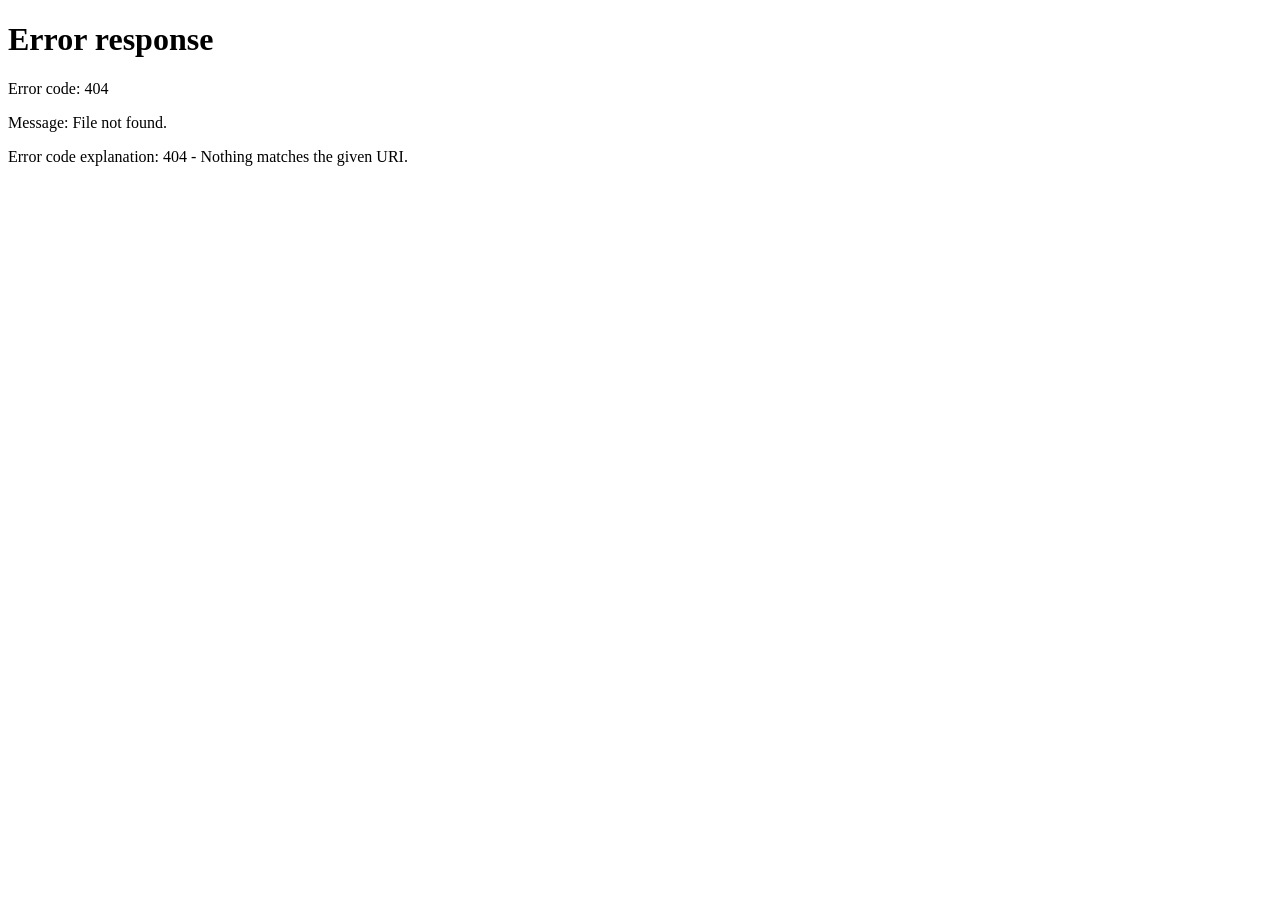
==== commit 6e2cef3d: "Publish single Lighthouse demo with mobile modes and redirect archived versions" ====
--- a/index.html
+++ b/index.html
@@ -1,1240 +1,2 @@
 <!doctype html>
-<html lang="ru">
-<head>
-<meta charset="utf-8"><meta name="viewport" content="width=device-width,initial-scale=1,viewport-fit=cover">
-<meta name="color-scheme" content="light">
-<meta name="lighthouse-build" content="living-island-2026-10-22-r2">
-<title>Остров смотрителя — дело своими руками</title>
-<style>
-:root{font-family:system-ui,-apple-system,"Segoe UI",sans-serif;color:#29423c;background:#c4d1c2;font-synthesis:none}
-*{box-sizing:border-box}html,body{margin:0;width:100%;height:100%;overflow:hidden;overscroll-behavior:none}button{font:inherit;touch-action:manipulation;cursor:pointer}button:focus-visible,canvas:focus-visible{outline:3px solid #bd8c48;outline-offset:-3px}button svg{width:19px;height:19px;stroke:currentColor;fill:none;stroke-width:1.6;vertical-align:middle}
-.game{--safe-top:env(safe-area-inset-top,0px);--safe-right:env(safe-area-inset-right,0px);--safe-bottom:env(safe-area-inset-bottom,0px);--safe-left:env(safe-area-inset-left,0px);position:relative;width:100%;height:100vh;height:100dvh;overflow:hidden;background:#9dbab1;isolation:isolate}
-canvas{display:block;width:100%;height:100%;touch-action:none;cursor:crosshair;outline:none}
-.hud{position:absolute;z-index:2;top:18px;left:20px;max-width:235px;pointer-events:none}
-.brand{font:19px Georgia,serif;text-shadow:0 1px 10px #f9f6db80;letter-spacing:-.3px}
-.objective{margin-top:12px;padding:10px 13px;border:1px solid #e2e2c9b0;border-radius:10px;background:#faf6e5dc}.objective strong{display:block;font:16px Georgia,serif;font-weight:400}.objective.done{border-color:#afbc90;background:#edf3dce0}.goal-next{font-size:10px;line-height:1.5;color:#617465;margin-top:4px;max-width:210px}
-.inventory{display:flex;gap:12px;margin-top:6px;font-size:10px;font-variant-numeric:tabular-nums;align-items:center;color:#627367}.inventory b{font-size:12px;font-weight:500;margin-right:3px;color:#355344}.inventory span{white-space:nowrap}.day{font-size:10px;color:#5d7165;margin-top:6px;display:flex;align-items:center;gap:6px}.day:before{content:"";width:7px;height:7px;border-radius:50%;background:#d7ab61}
-.controls{position:absolute;right:18px;top:16px;z-index:4;display:flex;gap:7px}.controls button{width:44px;height:44px;padding:10px;border:1px solid #e3e2ccc4;border-radius:12px;background:#f8f6e4ed;color:#466153;box-shadow:0 2px 8px #31483b0c}.controls button:hover{background:#fff9e5}.controls button[aria-pressed=true],.controls button[aria-expanded=true]{background:#e2ebd0;border-color:#8d9d75}.controls svg{width:22px;height:22px}
-.menu{position:absolute;right:18px;top:68px;z-index:5;display:grid;gap:3px;padding:7px;border:1px solid #d1d7bf;border-radius:12px;background:#f8f5e6f7;box-shadow:0 8px 24px #193b3520}.menu[hidden]{display:none}.menu button{display:flex;align-items:center;gap:9px;text-align:left;border:0;border-radius:7px;background:transparent;color:#355344;font-size:12px;min-height:44px;padding:10px 12px}.menu button:hover{background:#e9eddb}.menu svg{width:18px;height:18px}.performance-panel{position:absolute;z-index:3;right:calc(14px + var(--safe-right));top:calc(166px + var(--safe-top));padding:8px 10px;border-radius:9px;background:#faf6e5ed;color:#355344;font:10px/1.6 ui-monospace,monospace;pointer-events:none;white-space:pre-line}.performance-panel[hidden]{display:none}.place{position:absolute;bottom:28px;left:20px;z-index:2;font:13px Georgia,serif;color:#355344;background:#faf6e5c9;padding:7px 11px;border-radius:8px;opacity:0;transition:opacity .4s;pointer-events:none}.place.visible{opacity:1}
-.action{position:absolute;z-index:3;width:44px;height:44px;padding:9px;display:grid;place-items:center;border:1px solid #c4cdb4;border-radius:50%;background:#fcf8e9ed;color:#355344;box-shadow:0 2px 8px #31483b26;transform:translate(-50%,-50%);touch-action:manipulation}.action svg{width:24px;height:24px;stroke-width:1.6;stroke-linecap:round;stroke-linejoin:round}.action:hover{background:#fffbee;border-color:#8d9d75}.action[hidden],.working[hidden]{display:none}
-.action[aria-disabled=true]{opacity:.6;border-style:dashed}
-.working{position:absolute;z-index:3;width:72px;height:3px;border-radius:3px;background:#f7f3dfb3;box-shadow:0 0 0 1px #65764a33;overflow:hidden;pointer-events:none;transform:translate(-50%,-100%)}.working span{display:block;height:100%;background:#94783d}
-.save{position:absolute;bottom:8px;left:25px;font-size:9px;letter-spacing:.015em;color:#4b6b5ca6;pointer-events:none}.save.error{background:#fff0d8f5;border:1px solid #cbb27e;padding:8px 12px;bottom:80px;border-radius:8px;color:#795c30;font-size:11px;max-width:340px}
-.toast{position:absolute;left:24px;bottom:34px;z-index:6;background:#faf6e5ed;color:#355344;padding:8px 11px;border-radius:8px;font-size:11px;line-height:1.5;opacity:0;transition:opacity .2s;pointer-events:none;max-width:270px}.toast.visible{opacity:1}
-dialog{border:1px solid #d1d7bf;border-radius:15px;padding:26px;max-width:445px;width:calc(100% - 30px);background:#f8f5e6;color:#344e40;box-shadow:0 20px 70px #193b3533}dialog::backdrop{background:#1c383c55;backdrop-filter:blur(3px)}dialog h2{font:28px Georgia,serif;margin:0 0 14px}dialog p{font-size:13px;line-height:1.8;margin:10px 0;color:#5e7265}dialog button{border:1px solid #c3ccb0;border-radius:7px;background:#e8edda;color:#35533f;font-size:12px;padding:11px 15px;margin:10px 5px 0 0}dialog .primary{background:#406b52;color:#fff9e7;border-color:#406b52}
-/* UI stays inside the browser's available viewport, including notched screens. */
-.hud{top:calc(16px + var(--safe-top));left:calc(16px + var(--safe-left));max-width:min(235px,calc(100% - 136px - var(--safe-left) - var(--safe-right)))}
-.controls{top:calc(14px + var(--safe-top));right:calc(14px + var(--safe-right))}.menu{top:calc(66px + var(--safe-top));right:calc(14px + var(--safe-right));max-height:calc(100% - 86px - var(--safe-top) - var(--safe-bottom));overflow:auto}
-.bottom-ui{position:absolute;z-index:4;left:calc(14px + var(--safe-left));right:calc(14px + var(--safe-right));bottom:calc(8px + var(--safe-bottom));display:grid;gap:6px;max-width:420px;pointer-events:none}
-.context{display:grid;grid-template-columns:1fr auto;align-items:center;gap:10px;padding:10px 12px;border:1px solid #e4e0c9;border-radius:12px;background:#faf6e5ed;box-shadow:0 3px 15px #31483b12}.context strong{font-size:12px;font-weight:600;display:block}.context p{margin:3px 0 0;font-size:11px;line-height:1.45;color:#617465}.context button{pointer-events:auto;min-height:44px;min-width:58px;padding:9px;border:1px solid #aab79b;border-radius:9px;background:#e6ebd6;color:#355344;font-size:12px}.context button[hidden]{display:none}
-.save,.save.error{position:static;font-size:9px;max-width:none;margin:0}.save{color:#355344;text-shadow:0 1px 3px #faf6e5}.save.error{padding:8px 10px;font-size:11px;text-shadow:none}.screen-status{margin:0;padding:8px 10px;border-radius:8px;background:#faf6e5f2;font-size:11px;line-height:1.4;color:#355344}.screen-status:empty{display:none}
-.toast{bottom:calc(var(--status-height,110px) + 20px + var(--safe-bottom));left:calc(14px + var(--safe-left));max-width:min(340px,calc(100% - 28px - var(--safe-left) - var(--safe-right)))}.place{bottom:calc(var(--status-height,110px) + 20px + var(--safe-bottom));left:calc(14px + var(--safe-left))}.action{width:48px;height:48px;border-width:2px}.action[aria-disabled=true]{opacity:.8}.working{height:5px;width:86px;background:#f7f3dfed}.working span{background:#637f4b}
-dialog{max-height:calc(100dvh - 28px - env(safe-area-inset-top,0px) - env(safe-area-inset-bottom,0px));overflow:auto}html:fullscreen,html:-webkit-full-screen{background:#9dbab1}
-@media(max-width:700px){.brand{font-size:17px}.controls{display:grid;grid-template-columns:44px 44px;gap:6px}.menu{top:calc(116px + var(--safe-top))}.objective{padding:9px 11px;margin-top:10px}.objective strong{font-size:15px}.inventory{gap:8px;font-size:10px}.goal-next{font-size:10px}.day{margin-top:5px}}
-@media(max-width:360px){.hud{left:calc(10px + var(--safe-left));max-width:calc(100% - 124px - var(--safe-left) - var(--safe-right))}.brand{font-size:15px}.objective{padding:8px}.objective strong{font-size:14px}.inventory{gap:7px}.controls{right:calc(10px + var(--safe-right))}.bottom-ui{left:calc(10px + var(--safe-left));right:calc(10px + var(--safe-right))}}
-@media(max-height:500px){.hud{top:calc(10px + var(--safe-top));left:calc(12px + var(--safe-left));max-width:215px}.brand,.day{display:none}.objective{margin-top:0;padding:8px 11px}.controls{top:calc(10px + var(--safe-top));display:flex;gap:6px}.menu{top:calc(62px + var(--safe-top))}.performance-panel{top:calc(66px + var(--safe-top))}.bottom-ui{max-width:355px}.context{padding:7px 10px}.context p{font-size:10px}.context strong{font-size:11px}dialog{padding:18px}dialog h2{font-size:24px}}
-@media(prefers-reduced-motion:reduce){*{transition:none!important;scroll-behavior:auto!important}}
-</style>
-</head>
-<body>
-<main class="game" id="game">
-<canvas id="world" tabindex="0" role="application" aria-label="Остров смотрителя. Нажми на землю или предмет, чтобы подойти. Значок рядом или E — начать. Веди пальцем для поворота и наклона камеры, два пальца — масштаб. Стрелки — идти, Escape — остановиться, M — общий вид, F — вернуть камеру."></canvas>
-<div class="hud"><div><div class="brand">Остров смотрителя</div><div id="day" class="day">Утро у моря</div></div><div class="objective" id="objective"><strong id="goal-title">Починить ступень у дома</strong><div class="goal-next" id="goal-next">Древесина: роща или берег</div><div class="inventory" aria-label="То, что несёт смотритель"><span><b id="logs">0</b> брёвна</span><span><b id="boards">0</b> доски</span></div></div></div>
-<button id="act" type="button" class="action" aria-describedby="context" aria-label="Начать работу" hidden><svg viewBox="0 0 24 24" aria-hidden="true"><path id="action-path"/></svg></button>
-<div class="working" id="working" role="progressbar" aria-label="Работа" aria-valuemin="0" aria-valuemax="100" aria-valuenow="0" hidden><span id="work-progress"></span></div>
-<nav class="controls" aria-label="Вид и меню">
-<button id="overview" type="button" aria-label="Общий вид острова" aria-pressed="false" title="Весь остров (M)"><svg viewBox="0 0 24 24" aria-hidden="true"><path d="m3 5 6-2 6 2 6-2v16l-6 2-6-2-6 2ZM9 3v16M15 5v16"/></svg></button>
-<button id="focus" type="button" aria-label="Вернуть камеру к смотрителю" title="К смотрителю (F)"><svg viewBox="0 0 24 24" aria-hidden="true"><path d="M3 9V3h6M15 3h6v6M21 15v6h-6M9 21H3v-6"/><circle cx="12" cy="12" r="3"/></svg></button>
-<button id="fullscreen" type="button" aria-label="На весь экран" aria-pressed="false" aria-describedby="fullscreen-status" title="На весь экран"><svg viewBox="0 0 24 24" aria-hidden="true"><path id="fullscreen-path" d="M8 3H3v5M16 3h5v5M21 16v5h-5M8 21H3v-5"/></svg></button>
-<button id="more" type="button" aria-label="Меню" aria-controls="menu" aria-expanded="false" title="Меню"><svg viewBox="0 0 24 24" aria-hidden="true"><path d="M4 6h16M4 12h16M4 18h16"/></svg></button>
-</nav>
-<div class="menu" id="menu" hidden aria-label="Настройки острова"><button id="sound" type="button" aria-pressed="false" aria-label="Выключить звук">Звук вкл.</button><button id="motion" type="button" aria-pressed="false">Меньше движения: выкл.</button><button id="quality" type="button" data-quality="standard" aria-pressed="false">Качество: стандарт</button><button id="performance-toggle" type="button" aria-pressed="false" aria-controls="performance-panel">Показать плавность</button><button id="help" type="button">Как играть</button><button id="restart" type="button">Начать заново</button></div>
-<output id="performance-panel" class="performance-panel" aria-live="off" aria-label="Плавность игры. FPS и время кадра, не замер GPU." hidden></output>
-<div class="place" id="place" role="status" aria-live="polite"></div>
-<div class="bottom-ui" id="bottom-ui">
-<div class="context"><div id="context" role="status" aria-live="polite" aria-atomic="true"><strong id="context-title">Найди древесину</strong><p id="context-detail">Нажми на дерево или плавник у берега — смотритель подойдёт.</p></div><button id="pause-work" type="button" hidden>Пауза</button></div>
-<p class="screen-status" id="fullscreen-status" role="status" aria-live="polite"></p>
-<div class="save" id="save" role="status" aria-live="polite">Сохраняется в этом просмотрщике</div>
-</div>
-<div class="toast" id="toast" role="status" aria-live="polite"></div>
-</main>
-<dialog id="help-dialog"><h2>Остров в твоём темпе</h2><p>Камера: веди пальцем или мышью в сторону для поворота, вверх и вниз для наклона. Два пальца или колесо мыши меняют масштаб. Карта сверху показывает весь остров; кнопка с точкой возвращает камеру к смотрителю. Кнопка с четырьмя углами включает полный экран, если браузер и просмотрщик это разрешают. Системные панели могут остаться; выход — та же кнопка или Escape.</p><p>Нажми на предмет — смотритель подойдёт и остановится. Маленький значок рядом или E начинает работу. Кнопка «Пауза», Escape или нажатие на землю прерывают дело; сделанная часть сохраняется. Бледный значок означает, что нужны материалы: нажми, чтобы узнать какие.</p><p>Для ступени у дома нужны доски. Древесину можно срубить в роще или подобрать на берегу. К берегу ведёт обход справа от каменной кромки. Распили древесину у верстака, затем вернись к дому.</p><p>По желанию восстанови спуск: он откроет короткий путь к берегу и старому причалу. На видовой площадке слева можно присесть и посмотреть на море. После ремонта дома можно зажечь маяк.</p><p>В меню можно уменьшить движение травы, крон, дыма и воды. Изначально учитывается настройка системы. «Качество: легче» сокращает декоративные детали и разрешение; «Показать плавность» выводит текущие FPS и время кадра. Это ориентир для этого устройства, а не обещание постоянной частоты кадров.</p><p>Клавиатура: стрелки или WASD — ходьба, E — действие, Escape — остановка, M — общий вид, F — вернуть камеру. Пока смотритель стоит или отдыхает, день не проходит.</p><button id="help-close" class="primary" type="button">Вернуться на остров</button></dialog>
-<dialog id="restart-dialog"><h2>Начать это утро заново?</h2><p>Ремонт и припасы этой пробы будут заменены начальным состоянием.</p><button id="restart-confirm" class="primary" type="button">Начать заново</button><button id="restart-cancel" type="button">Остаться здесь</button></dialog>
-<script id="close-config" type="application/json">{
-  "version": 2,
-  "logsPerTree": 1,
-  "boardsPerLog": 2,
-  "repairBoards": 2,
-  "walkSpeed": 2.2,
-  "interactionReach": 0.9,
-  "workSeconds": {
-    "chop": 4.4,
-    "collect": 0.75,
-    "saw": 4.2,
-    "repair": 3.6,
-    "light": 1.8,
-    "stairs": 4.5
-  },
-  "daylightPerMeter": 0.003,
-  "daylightPerWork": 0.1,
-  "trees": [
-    {
-      "id": "oak-a",
-      "x": -0.5,
-      "z": -5.8
-    },
-    {
-      "id": "pine-b",
-      "x": 5.5,
-      "z": -8
-    },
-    {
-      "id": "pine-c",
-      "x": -9,
-      "z": 1
-    },
-    {
-      "id": "pine-d",
-      "x": -11,
-      "z": -0.8
-    },
-    {
-      "id": "pine-e",
-      "x": -10.8,
-      "z": 3.4
-    }
-  ],
-  "start": {
-    "x": -2.8,
-    "z": 1.2,
-    "heading": 3.14159
-  },
-  "home": {
-    "x": -5,
-    "z": -4
-  },
-  "bench": {
-    "x": 3.8,
-    "z": -1.6
-  },
-  "step": {
-    "x": -5,
-    "z": -1.05
-  },
-  "lighthouse": {
-    "x": 10,
-    "z": -7
-  },
-  "camera": {
-    "distance": 12.5,
-    "min": 8,
-    "max": 38,
-    "yaw": -0.46,
-    "pitch": 0.56,
-    "pitchMin": 0.3,
-    "pitchMax": 1.05
-  },
-  "stairsBoards": 2,
-  "shore": [
-    {
-      "id": "drift-a",
-      "x": 8.7,
-      "z": 6.8
-    },
-    {
-      "id": "drift-b",
-      "x": 5.2,
-      "z": 8.6
-    }
-  ],
-  "stairs": {
-    "x": 2.8,
-    "z": 4.3
-  },
-  "seat": {
-    "x": -11.8,
-    "z": -4.6,
-    "heading": -1.5707963267948966
-  },
-  "pier": {
-    "x": 5,
-    "z": 9.6
-  },
-  "terrain": {
-    "shoreStart": 3.8,
-    "shoreEnd": 5.8,
-    "shoreDrop": 0.55,
-    "ledge": {
-      "z": 4.3,
-      "xMin": -2.8,
-      "xMax": 7.8,
-      "gapMin": 1.5,
-      "gapMax": 4.1,
-      "thickness": 0.28
-    }
-  }
-}
-</script>
-<script>globalThis.CloseConfig=JSON.parse(document.getElementById("close-config").textContent);</script>
-<script id="close-model">(function(G){
-  "use strict";
-  var C=G.CloseConfig,clone=function(x){return JSON.parse(JSON.stringify(x));};
-  function create(){return {version:C.version,avatar:clone(C.start),logs:0,boards:0,repaired:false,lit:false,stairs:false,daylight:.12,trees:C.trees.map(function(t){return Object.assign({},t,{felled:false,collected:false});}),shore:C.shore.map(function(t){return Object.assign({},t,{collected:false});}),progress:{},stats:{chopped:0,sawn:0,collected:0}};}
-  function tree(s,id){return s.trees.find(function(t){return t.id===id;});}
-  function info(s,id){
-    var a={id:id,type:"",x:0,z:0,faceX:0,faceZ:0,label:"",reason:"",seconds:0,done:false};
-    var parts=String(id).split(":"),t=tree(s,parts[1]);
-    if(parts[0]==="chop"&&t){a.type="chop";a.x=t.x;a.z=t.z+1.15;a.faceX=t.x;a.faceZ=t.z;a.label="Срубить дерево";a.done=t.felled;if(t.felled)a.reason="Дерево уже срублено";}
-    else if(parts[0]==="collect"&&t){a.type="collect";a.x=t.x+.75;a.z=t.z+.85;a.faceX=t.x+.65;a.faceZ=t.z;a.label="Поднять древесину";a.done=t.collected;if(!t.felled||t.collected)a.reason="Здесь нет древесины";}
-    else if(parts[0]==="drift"){var d=(s.shore||[]).find(function(v){return v.id===parts[1];});if(!d)return null;a.type="collect";a.x=d.x;a.z=d.z+.7;a.faceX=d.x;a.faceZ=d.z;a.label="Поднять плавник";a.done=d.collected;if(d.collected)a.reason="Плавник уже подобран";}
-    else if(id==="saw"){a.type="saw";a.x=C.bench.x+.75;a.z=C.bench.z+1.25;a.faceX=C.bench.x+.75;a.faceZ=C.bench.z;a.label="Распилить древесину";if(s.logs<1)a.reason="Нужна древесина: в роще или на берегу";}
-    else if(id==="repair"){a.type="repair";a.x=C.step.x;a.z=C.step.z+1.15;a.faceX=C.step.x;a.faceZ=C.step.z;a.label="Починить ступень у дома";a.done=s.repaired;if(s.repaired)a.reason="Ступень починена";else if(s.boards<C.repairBoards)a.reason="Нужны доски с верстака";}
-    else if(id==="stairs"){a.type="repair";a.x=C.stairs.x;a.z=C.stairs.z-1.05;a.faceX=C.stairs.x;a.faceZ=C.stairs.z;a.label="Восстановить спуск";a.done=!!s.stairs;if(s.stairs)a.reason="Спуск восстановлен";else if(s.boards<C.stairsBoards)a.reason="Нужны доски с верстака";}
-    else if(id==="rest"){a.type="rest";a.x=C.seat.x-1;a.z=C.seat.z;a.faceX=a.x-1;a.faceZ=a.z;a.label="Присесть у моря";}
-    else if(id==="light"){a.type="light";a.x=C.lighthouse.x;a.z=C.lighthouse.z+1.7;a.faceX=C.lighthouse.x;a.faceZ=C.lighthouse.z;a.label=s.lit?"Огонь уже горит":"Зажечь вечерний огонь";a.done=s.lit;if(!s.repaired)a.reason="Сначала почини ступень у дома";else if(s.lit)a.reason="Маяк светит";}
-    else return null;
-    a.seconds=id==="rest"?0:id==="stairs"?C.workSeconds.stairs:C.workSeconds[a.type];a.progress=s.progress[id]||0;a.available=!a.reason;return a;
-  }
-  function finish(s,id){
-    var a=info(s,id);if(!a||!a.available||a.type==="rest")return {ok:false,state:s,reason:a?a.reason:"Неизвестное дело."};
-    var n=clone(s),t=tree(n,String(id).split(":")[1]);
-    if(a.type==="chop"){t.felled=true;n.stats.chopped++;}
-    if(a.type==="collect"){if(t)t.collected=true;else n.shore.find(function(v){return v.id===String(id).split(":")[1];}).collected=true;n.logs+=C.logsPerTree;n.stats.collected++;}
-    if(a.type==="saw"){n.logs--;n.boards+=C.boardsPerLog;n.stats.sawn++;}
-    if(id==="repair"){n.boards-=C.repairBoards;n.repaired=true;}
-    if(id==="stairs"){n.boards-=C.stairsBoards;n.stairs=true;}
-    if(a.type==="light")n.lit=true;
-    delete n.progress[id];n.daylight=Math.min(.82,n.daylight+C.daylightPerWork);
-    if(n.repaired)n.daylight=Math.max(.64,n.daylight);
-    return {ok:true,state:n};
-  }
-  function validate(s,legacy){
-    var bases=legacy?C.trees.slice(0,3):C.trees,total=legacy?3:C.trees.length+C.shore.length;
-    if(!s||s.version!==(legacy?1:C.version)||!s.avatar||!Number.isFinite(s.avatar.x)||!Number.isFinite(s.avatar.z)||!Number.isFinite(s.avatar.heading)||Math.abs(s.avatar.x)>18||Math.abs(s.avatar.z)>14)return false;
-    if(!Number.isInteger(s.logs)||s.logs<0||s.logs>total||!Number.isInteger(s.boards)||s.boards<0||s.boards>total*C.boardsPerLog||typeof s.repaired!=="boolean"||typeof s.lit!=="boolean"||!Number.isFinite(s.daylight)||s.daylight<0||s.daylight>1)return false;
-    if(!Array.isArray(s.trees)||s.trees.length!==bases.length)return false;
-    if(!bases.every(function(base){var t=s.trees.find(function(v){return v&&v.id===base.id;});return t&&t.x===base.x&&t.z===base.z&&typeof t.felled==="boolean"&&typeof t.collected==="boolean"&&(!t.collected||t.felled);}))return false;
-    if(!legacy&&(typeof s.stairs!=="boolean"||!Array.isArray(s.shore)||s.shore.length!==C.shore.length||!C.shore.every(function(b){var d=s.shore.find(function(v){return v&&v.id===b.id;});return d&&d.x===b.x&&d.z===b.z&&typeof d.collected==="boolean";})))return false;
-    if(!s.progress||typeof s.progress!=="object"||Array.isArray(s.progress))return false;
-    if(!Object.keys(s.progress).every(function(k){var a=info(s,k);return a&&a.type!=="rest"&&(!legacy||k!=="stairs")&&Number.isFinite(s.progress[k])&&s.progress[k]>=0&&s.progress[k]<1;}))return false;
-    if(!s.stats||!["chopped","sawn","collected"].every(function(k){return Number.isInteger(s.stats[k])&&s.stats[k]>=0&&s.stats[k]<=(k==="chopped"?bases.length:total);} ))return false;
-    if(s.sync!==undefined&&(!s.sync||!Number.isInteger(s.sync.revision)||s.sync.revision<0||typeof s.sync.writer!=="string"||s.sync.writer.length>100))return false;
-    return true;
-  }
-  function restore(s){
-    var legacy=s&&s.version===1;if(!validate(s,legacy))return null;var n=clone(s);
-    if(legacy){n.version=C.version;n.stairs=false;n.shore=C.shore.map(function(d){return Object.assign({},d,{collected:false});});n.trees=n.trees.concat(C.trees.slice(3).map(function(t){return Object.assign({},t,{felled:false,collected:false});}));}
-    if(!walkable(n,n.avatar.x,n.avatar.z)){
-      var best=null,distance=Infinity;
-      for(var dx=-8;dx<=8;dx++)for(var dz=-8;dz<=8;dz++){var x=n.avatar.x+dx*.25,z=n.avatar.z+dz*.25,d=Math.hypot(dx,dz);if(d<distance&&walkable(n,x,z)){distance=d;best={x:x,z:z};}}
-      if(!best)return null;n.avatar.x=best.x;n.avatar.z=best.z;
-    }
-    return n;
-  }
-  function valid(s){return !!s&&validate(s,s.version===1);}
-  function height(x,z){var t=C.terrain;return -t.shoreDrop*Math.max(0,Math.min(1,(z-t.shoreStart)/(t.shoreEnd-t.shoreStart)));}
-  function obstacles(s){
-    var l=C.terrain.ledge,list=[{x:-5,z:-4,rx:2.3,rz:1.8},{x:3.8,z:-4.3,rx:1.8,rz:1.3},{x:3.8,z:-1.6,rx:1.65,rz:.72},{x:10,z:-7,rx:1.1,rz:1.1},{x:C.seat.x,z:C.seat.z,rx:.35,rz:1.2}];
-    [[l.xMin,l.gapMin],[l.gapMax,l.xMax]].forEach(function(r){list.push({x:(r[0]+r[1])/2,z:l.z,rx:(r[1]-r[0])/2,rz:l.thickness});});
-    if(!s.stairs)list.push({x:(l.gapMin+l.gapMax)/2,z:l.z,rx:(l.gapMax-l.gapMin)/2,rz:l.thickness});
-    return list.concat(s.trees.filter(function(t){return !t.felled;}).map(function(t){return {x:t.x,z:t.z,rx:.42,rz:.42};}));
-  }
-  function walkable(s,x,z){
-    if((x*x)/(16*16)+(z*z)/(12*12)>.91)return false;
-    return !obstacles(s).some(function(o){return Math.abs(x-o.x)<o.rx+.23&&Math.abs(z-o.z)<o.rz+.23;});
-  }
-  function path(s,from,to){
-    var q=.5,W=65,H=49,at=function(x,z){return [Math.round((x+16)/q),Math.round((z+12)/q)];},world=function(p){return {x:p[0]*q-16,z:p[1]*q-12};};
-    var a=at(from.x,from.z),b=at(to.x,to.z),key=function(p){return p[0]+","+p[1];};
-    function free(p){var v=world(p);return p[0]>=0&&p[0]<W&&p[1]>=0&&p[1]<H&&walkable(s,v.x,v.z);}
-    if(!free(b)||(walkable(s,to.x,to.z)&&!clear(s,world(b),to))){var found=null,best=Infinity;for(var dx=-8;dx<=8;dx++)for(var dz=-8;dz<=8;dz++){var p=[b[0]+dx,b[1]+dz],wp=world(p),d=Math.hypot(wp.x-to.x,wp.z-to.z);if(free(p)&&d<best&&(!walkable(s,to.x,to.z)||clear(s,wp,to))){found=p;best=d;}}if(!found)return null;b=found;}
-    if(!free(a)||!clear(s,from,world(a))){var start=null,near=Infinity;for(var sx=-8;sx<=8;sx++)for(var sz=-8;sz<=8;sz++){var ap=[a[0]+sx,a[1]+sz],wp=world(ap),ad=Math.hypot(wp.x-from.x,wp.z-from.z);if(free(ap)&&ad<near&&clear(s,from,wp)){start=ap;near=ad;}}if(!start)return null;a=start;}
-    var open=[a],prev={},score={};score[key(a)]=0;var goal=key(b),closed=new Set(),steps=0;
-    while(open.length&&steps++<3500){
-      var index=0,best=Infinity;
-      for(var i=0;i<open.length;i++){var p=open[i],f=score[key(p)]+Math.hypot(p[0]-b[0],p[1]-b[1]);if(f<best){best=f;index=i;}}
-      var here=open.splice(index,1)[0],k=key(here);
-      if(k===goal){var out=[];while(k!==key(a)){out.push(world(here));here=prev[k];k=key(here);}out.push(world(a));out.reverse();var smooth=[],origin=from;
-        for(var j=0;j<out.length;){var far=j;for(var e=j+1;e<out.length;e++){if(!clear(s,origin,out[e]))break;far=e;}smooth.push(out[far]);origin=out[far];j=far+1;}
-        if(walkable(s,to.x,to.z)&&clear(s,origin,to))smooth.push({x:to.x,z:to.z});
-        return smooth;
-      }
-      closed.add(k);
-      for(var ox=-1;ox<=1;ox++)for(var oz=-1;oz<=1;oz++){
-        if(!ox&&!oz)continue;var n=[here[0]+ox,here[1]+oz],nk=key(n);
-        if(closed.has(nk)||!free(n)||!clear(s,world(here),world(n))||(ox&&oz&&(!free([here[0]+ox,here[1]])||!free([here[0],here[1]+oz]))))continue;
-        var g=score[k]+Math.hypot(ox,oz);if(score[nk]===undefined||g<score[nk]){score[nk]=g;prev[nk]=here;if(!open.some(function(v){return key(v)===nk;}))open.push(n);}
-      }
-    }
-    return null;
-  }
-  function clear(s,a,b){
-    if(!walkable(s,a.x,a.z)||!walkable(s,b.x,b.z))return false;
-    return !obstacles(s).some(function(o){
-      var lo=0,hi=1;
-      for(var i=0;i<2;i++){var k=i?"z":"x",r=(i?o.rz:o.rx)+.23-.000001,min=o[k]-r,max=o[k]+r,d=b[k]-a[k];
-        if(Math.abs(d)<.0000001){if(a[k]<min||a[k]>max)return false;}
-        else {var t1=(min-a[k])/d,t2=(max-a[k])/d;if(t1>t2){var t=t1;t1=t2;t2=t;}lo=Math.max(lo,t1);hi=Math.min(hi,t2);if(lo>hi)return false;}
-      }return lo<=hi&&hi>=0&&lo<=1;
-    });
-  }
-  G.CloseModel={config:C,create:create,info:info,finish:finish,valid:valid,restore:restore,height:height,path:path,walkable:walkable,clear:clear};
-})(globalThis);
-</script>
-<script id="close-renderer">(function(G){
-  "use strict";
-  function mul(a,b){var r=new Array(16).fill(0);for(var i=0;i<4;i++)for(var j=0;j<4;j++)for(var k=0;k<4;k++)r[i*4+j]+=a[i*4+k]*b[k*4+j];return r;}
-  function matrix(t){var x=t.rx||0,y=t.ry||0,z=t.rz||0,sx=Math.sin(x),cx=Math.cos(x),sy=Math.sin(y),cy=Math.cos(y),sz=Math.sin(z),cz=Math.cos(z);
-    return mul([1,0,0,t.x||0,0,1,0,t.y||0,0,0,1,t.z||0,0,0,0,1],mul([cy,0,sy,0,0,1,0,0,-sy,0,cy,0,0,0,0,1],mul([1,0,0,0,0,cx,-sx,0,0,sx,cx,0,0,0,0,1],[cz,-sz,0,0,sz,cz,0,0,0,0,1,0,0,0,0,1])));
-  }
-  var ID=[1,0,0,0,0,1,0,0,0,0,1,0,0,0,0,1];
-  function transform(m,p){return [m[0]*p[0]+m[1]*p[1]+m[2]*p[2]+m[3],m[4]*p[0]+m[5]*p[1]+m[6]*p[2]+m[7],m[8]*p[0]+m[9]*p[1]+m[10]*p[2]+m[11]];}
-  function norm(v){var l=Math.hypot.apply(null,v)||1;return v.map(function(n){return n/l;});}
-  function cross(a,b){return [a[1]*b[2]-a[2]*b[1],a[2]*b[0]-a[0]*b[2],a[0]*b[1]-a[1]*b[0]];}
-  function dot(a,b){return a[0]*b[0]+a[1]*b[1]+a[2]*b[2];}
-  function Renderer(canvas){
-    var ctx=canvas.getContext("2d",{alpha:false}),faces=[],stack=[ID],tag="",view=null,width=1,height=1,projected=[],colors=new Map();
-    var surface=null,gl=null,program=null,buffer=null,palette=new Map();
-    try{
-      surface=document.createElement("canvas");gl=surface.getContext("webgl",{alpha:true,antialias:true,preserveDrawingBuffer:true,premultipliedAlpha:false});
-      if(gl){
-        function shader(type,source){var s=gl.createShader(type);gl.shaderSource(s,source);gl.compileShader(s);if(!gl.getShaderParameter(s,gl.COMPILE_STATUS))throw new Error("Shader");return s;}
-        program=gl.createProgram();gl.attachShader(program,shader(gl.VERTEX_SHADER,"attribute vec3 p;attribute vec4 c;varying vec4 color;void main(){gl_Position=vec4(p.xy,1.002002*p.z-.4004004,p.z);color=c;}"));gl.attachShader(program,shader(gl.FRAGMENT_SHADER,"precision mediump float;varying vec4 color;void main(){gl_FragColor=color;}"));gl.linkProgram(program);if(!gl.getProgramParameter(program,gl.LINK_STATUS))throw new Error("Program");
-        buffer=gl.createBuffer();gl.useProgram(program);gl.bindBuffer(gl.ARRAY_BUFFER,buffer);var pa=gl.getAttribLocation(program,"p"),ca=gl.getAttribLocation(program,"c");gl.enableVertexAttribArray(pa);gl.enableVertexAttribArray(ca);gl.vertexAttribPointer(pa,3,gl.FLOAT,false,28,0);gl.vertexAttribPointer(ca,4,gl.FLOAT,false,28,12);gl.enable(gl.DEPTH_TEST);gl.depthFunc(gl.LEQUAL);gl.blendFunc(gl.SRC_ALPHA,gl.ONE_MINUS_SRC_ALPHA);
-      }
-    }catch(e){gl=null;}
-    this.mode=gl?"webgl":"canvas";this.quality="standard";
-    this.resize=function(w,h){width=w;height=h;var coarse=matchMedia("(pointer:coarse)").matches,dpr=Math.min(devicePixelRatio||1,this.quality==="lighter"?(coarse?1:1.25):(coarse?1.5:2));this.pixelRatio=dpr;canvas.width=Math.round(w*dpr);canvas.height=Math.round(h*dpr);ctx.setTransform(dpr,0,0,dpr,0,0);if(surface){surface.width=canvas.width;surface.height=canvas.height;}};
-    this.camera=function(target,distance,yaw,pitch){
-      var cp=Math.cos(pitch),sp=Math.sin(pitch),eye=[target.x+Math.sin(yaw)*distance*cp,target.y+distance*sp,target.z+Math.cos(yaw)*distance*cp],f=norm([target.x-eye[0],target.y-eye[1],target.z-eye[2]]),right=norm(cross(f,[0,1,0])),up=cross(right,f);
-      var portrait=width<height*.82;view={eye:eye,forward:f,right:right,up:up,scale:height/(2*Math.tan(portrait?.58:.48)),centerY:height*(portrait?.53:height<500?.48:.52),yaw:yaw,pitch:pitch,distance:distance};this.detail=distance<25&&this.quality!=="lighter";
-    };
-    this.project=function(p){var d=[p[0]-view.eye[0],p[1]-view.eye[1],p[2]-view.eye[2]],z=dot(d,view.forward);if(z<.3)return null;return {x:width*.5+dot(d,view.right)*view.scale/z,y:view.centerY-dot(d,view.up)*view.scale/z,z:z};};
-    this.ground=function(x,y,heightAt){var dx=(x-width*.5)/view.scale,dy=-(y-view.centerY)/view.scale,dir=[view.forward[0]+view.right[0]*dx+view.up[0]*dy,view.forward[1]+view.right[1]*dx+view.up[1]*dy,view.forward[2]+view.right[2]*dx+view.up[2]*dy];if(dir[1]>=-.005)return null;var t=-view.eye[1]/dir[1];if(heightAt){var lo=0,hi=Math.max(1,t+4/Math.abs(dir[1]));for(var i=0;i<32;i++){var m=(lo+hi)/2,xx=view.eye[0]+dir[0]*m,zz=view.eye[2]+dir[2]*m;if(view.eye[1]+dir[1]*m>heightAt(xx,zz))lo=m;else hi=m;}t=(lo+hi)/2;}return {x:view.eye[0]+dir[0]*t,z:view.eye[2]+dir[2]*t};};
-    this.begin=function(night,daylight,time){faces=[];stack=[ID];tag="";this.night=night;this.daylight=daylight;
-      var dusk=daylight>.6,nightSky=night>.5,horizon=(view?view.centerY:height*.52)-Math.tan(view?view.pitch:.56)*(view?view.scale:height),line=Math.max(0,horizon);
-      var sky=ctx.createLinearGradient(0,0,0,Math.max(1,horizon));sky.addColorStop(0,nightSky?"#263e59":dusk?"#c7b6ae":"#9fc7d2");sky.addColorStop(1,nightSky?"#829394":dusk?"#f2d5ad":"#f5efd6");ctx.fillStyle=sky;ctx.fillRect(0,0,width,height);
-      var sx=width*(.77-Math.sin(view?view.yaw:0)*.15),sy=horizon-height*.17;
-      if(horizon>0){
-        var glow=ctx.createRadialGradient(sx,sy,0,sx,sy,height*.35);glow.addColorStop(0,nightSky?"#f5e2bd35":"#fff1c477");glow.addColorStop(1,"#fff1c400");ctx.fillStyle=glow;ctx.fillRect(0,0,width,line);
-        ctx.fillStyle=nightSky?"#f9edcb":"#fff2c8";ctx.beginPath();ctx.arc(sx,sy,height*.023,0,Math.PI*2);ctx.fill();
-        for(var layer=0;layer<3;layer++){ctx.fillStyle=nightSky?["#71858b","#627e83","#53747a"][layer]:["#c2d0bd","#adc2af","#90b1a2"][layer];ctx.beginPath();ctx.moveTo(-50,horizon+3);for(var i=0;i<=25;i++){var xx=i*width/23-30,yy=horizon-height*(.012+layer*.005+.02*Math.sin(i*.63+layer)+.012*Math.cos(i*1.37+layer));ctx.lineTo(xx,yy);}ctx.lineTo(width+50,horizon+3);ctx.closePath();ctx.fill();}
-      }
-      var sea=ctx.createLinearGradient(0,line,0,height);sea.addColorStop(0,nightSky?"#66888b":dusk?"#9fbaac":"#91c0b6");sea.addColorStop(1,nightSky?"#315f6b":"#59a19d");ctx.fillStyle=sea;ctx.fillRect(0,line,width,height-line);
-      ctx.strokeStyle=nightSky?"#e4d3a326":"#e6efda3b";ctx.lineWidth=1;
-      for(var j=0;j<36;j++){var yy=line+(height-line)*(j/36),xx=((j*167+time*(j%2?3:-2))%(width+180))-90;ctx.beginPath();ctx.moveTo(xx,yy);ctx.quadraticCurveTo(xx+45,yy+2,xx+110,yy);ctx.stroke();}
-    };
-    this.poly=function(verts,color,opacity){
-      var m=stack[stack.length-1],v=verts.map(function(p){return transform(m,p);}),a=v[0],b=v[1],c=v[2];if(!c)return;
-      var normal=norm(cross([b[0]-a[0],b[1]-a[1],b[2]-a[2]],[c[0]-a[0],c[1]-a[1],c[2]-a[2]]));
-      var light=.76+.12*normal[0]+.14*normal[2]+.14*Math.abs(normal[1]);faces.push({v:v,color:color,light:light,tag:tag,opacity:opacity===undefined?1:opacity});
-    };
-    this.box=function(x,y,z,w,h,d,color){
-      var v=[[x-w/2,y-h/2,z-d/2],[x+w/2,y-h/2,z-d/2],[x+w/2,y+h/2,z-d/2],[x-w/2,y+h/2,z-d/2],[x-w/2,y-h/2,z+d/2],[x+w/2,y-h/2,z+d/2],[x+w/2,y+h/2,z+d/2],[x-w/2,y+h/2,z+d/2]],P=this;
-      [[0,1,2,3],[5,4,7,6],[4,0,3,7],[1,5,6,2],[3,2,6,7],[4,5,1,0]].forEach(function(f){P.poly(f.map(function(i){return v[i];}),color);});
-    };
-    this.cylinder=function(x,y,z,rt,rb,h,color,sides){
-      var n=sides||8,top=[],bottom=[];
-      for(var i=0;i<n;i++){var a=i*Math.PI*2/n;top.push([x+Math.sin(a)*rt,y+h/2,z+Math.cos(a)*rt]);bottom.push([x+Math.sin(a)*rb,y-h/2,z+Math.cos(a)*rb]);}
-      this.poly(top,color);this.poly(bottom.slice().reverse(),color);
-      for(var j=0;j<n;j++)this.poly([bottom[j],bottom[(j+1)%n],top[(j+1)%n],top[j]],color);
-    };
-    this.group=function(t,fn){stack.push(mul(stack[stack.length-1],matrix(t)));fn();stack.pop();};
-    this.blob=function(x,y,z,rx,ry,rz,color,opacity){
-      var t=(1+Math.sqrt(5))/2,v=[[-1,t,0],[1,t,0],[-1,-t,0],[1,-t,0],[0,-1,t],[0,1,t],[0,-1,-t],[0,1,-t],[t,0,-1],[t,0,1],[-t,0,-1],[-t,0,1]],faces=[[0,11,5],[0,5,1],[0,1,7],[0,7,10],[0,10,11],[1,5,9],[5,11,4],[11,10,2],[10,7,6],[7,1,8],[3,9,4],[3,4,2],[3,2,6],[3,6,8],[3,8,9],[4,9,5],[2,4,11],[6,2,10],[8,6,7],[9,8,1]],P=this;
-      v=v.map(function(p){var n=norm(p);return [x+n[0]*rx,y+n[1]*ry,z+n[2]*rz];});faces.forEach(function(f){P.poly(f.map(function(i){return v[i];}),color,opacity);});
-    };
-    this.visible=function(x,y,z,radius){var p=this.project([x,y,z]);if(!p)return false;var r=(radius||1)*view.scale/p.z;return p.x+r>0&&p.x-r<width&&p.y+r>0&&p.y-r<height;};
-    this.tag=function(id,fn){var previous=tag;tag=id;fn();tag=previous;};
-    this.shadow=function(x,z,rx,rz,y){for(var ring=0;ring<3;ring++){var v=[],k=1.22-ring*.2;for(var i=0;i<12;i++){var a=i*Math.PI/6;v.push([x+Math.cos(a)*rx*k,(y===undefined?.012:y)+ring*.001,z+Math.sin(a)*rz*k]);}this.poly(v,"#3f5450",.07+ring*.035);}};
-    this.flush=function(hover){
-      var P=this,all=[];
-      faces.forEach(function(f){var pts=f.v.map(P.project);if(pts.some(function(p){return !p;}))return;if(pts.every(function(p){return p.x<0;})||pts.every(function(p){return p.x>width;})||pts.every(function(p){return p.y<0;})||pts.every(function(p){return p.y>height;}))return;f.points=pts;f.depth=pts.reduce(function(s,p){return s+p.z;},0)/pts.length;all.push(f);});
-      all.forEach(function(f){f.floor=f.v.every(function(v){return v[1]<=.06;});var top=Math.max.apply(null,f.v.map(function(v){return v[1];}));f.top=top;f.layer=f.floor?(top<=.005?0:top<=.015?1:2):3;});
-      all.sort(function(a,b){return a.layer!==b.layer?a.layer-b.layer:b.depth-a.depth;});projected=all;this.stats={faces:all.length,generatedFaces:faces.length,triangles:null,drawCalls:null};
-      if(gl){
-        var opaque=[],transparent=[],focus=P.keeperFocus?P.project(P.keeperFocus):null;
-        all.forEach(function(f){
-          var fade=focus&&f.depth<focus.z-.35&&(f.tag!=="keeper"&&f.top>.7)&&f.points.some(function(p){return p.x<focus.x;})&&f.points.some(function(p){return p.x>focus.x;})&&f.points.some(function(p){return p.y<focus.y;})&&f.points.some(function(p){return p.y>focus.y;});
-          var lit=f.color==="#edca83"||f.color==="#efbb6d"||f.color==="#f2ce7d",brightness=(lit?1:f.light*(1-P.night*.37))+(f.tag===hover?.07:0),rgb=palette.get(f.color);if(!rgb){var hex=f.color.slice(1);rgb=[parseInt(hex.slice(0,2),16)/255,parseInt(hex.slice(2,4),16)/255,parseInt(hex.slice(4,6),16)/255];palette.set(f.color,rgb);}
-          var fog=Math.max(0,Math.min(.45,(f.depth-view.distance-12)/120)),mist=P.night>.5?[.34,.47,.5]:[.76,.83,.73],shade=rgb.map(function(v,k){var warm=P.night>.5?[.86,.95,1.06][k]:[1.035,1.012,.94][k];return v*brightness*warm*(1-fog)+mist[k]*fog;}),alpha=f.opacity*(fade?.32:1),data=alpha<1?transparent:opaque;
-          for(var j=1;j<f.points.length-1;j++)[f.points[0],f.points[j],f.points[j+1]].forEach(function(p){data.push((p.x/width*2-1)*p.z,(1-p.y/height*2)*p.z,p.z,shade[0],shade[1],shade[2],alpha);});
-        });
-        gl.viewport(0,0,surface.width,surface.height);gl.clearColor(0,0,0,0);gl.depthMask(true);gl.clear(gl.COLOR_BUFFER_BIT|gl.DEPTH_BUFFER_BIT);gl.useProgram(program);gl.bindBuffer(gl.ARRAY_BUFFER,buffer);gl.disable(gl.BLEND);gl.bufferData(gl.ARRAY_BUFFER,new Float32Array(opaque),gl.DYNAMIC_DRAW);gl.drawArrays(gl.TRIANGLES,0,opaque.length/7);
-        if(transparent.length){gl.enable(gl.BLEND);gl.depthMask(false);gl.bufferData(gl.ARRAY_BUFFER,new Float32Array(transparent),gl.DYNAMIC_DRAW);gl.drawArrays(gl.TRIANGLES,0,transparent.length/7);gl.depthMask(true);}
-        this.stats.triangles=(opaque.length+transparent.length)/21;this.stats.drawCalls=transparent.length?2:1;ctx.drawImage(surface,0,0,width,height);return;
-      }
-      all.forEach(function(f){var base=f.color,bright=Math.round((f.light*(1-P.night*.5))*24)/24,key=base+bright;
-        var fill=colors.get(key);if(!fill){var hex=base.replace("#",""),r=parseInt(hex.slice(0,2),16),g=parseInt(hex.slice(2,4),16),b=parseInt(hex.slice(4,6),16);fill="rgb("+Math.round(r*bright)+","+Math.round(g*bright)+","+Math.round(b*bright)+")";if(colors.size<6000)colors.set(key,fill);}
-        var focus=P.keeperFocus?P.project(P.keeperFocus):null;
-        var fade=focus&&f.depth<focus.z-.35&&(f.tag!=="keeper"&&f.top>.7)&&f.points.some(function(p){return p.x<focus.x;})&&f.points.some(function(p){return p.x>focus.x;})&&f.points.some(function(p){return p.y<focus.y;})&&f.points.some(function(p){return p.y>focus.y;});
-        ctx.globalAlpha=f.opacity*(fade?.32:1);ctx.fillStyle=fill;ctx.beginPath();f.points.forEach(function(p,i){i?ctx.lineTo(p.x,p.y):ctx.moveTo(p.x,p.y);});ctx.closePath();ctx.fill();ctx.globalAlpha=1;
-        if(f.tag&&f.tag===hover){ctx.strokeStyle="#ffe5a180";ctx.lineWidth=1;ctx.stroke();}
-      });
-    };
-    this.pick=function(x,y){
-      var dx=(x-width*.5)/view.scale,dy=-(y-view.centerY)/view.scale,ray=[view.forward[0]+view.right[0]*dx+view.up[0]*dy,view.forward[1]+view.right[1]*dx+view.up[1]*dy,view.forward[2]+view.right[2]*dx+view.up[2]*dy],best=Infinity,tagged=null;
-      function sub(a,b){return [a[0]-b[0],a[1]-b[1],a[2]-b[2]];}
-      projected.forEach(function(f){if(f.tag==="keeper"||f.opacity<.5)return;var a=f.v[0];for(var i=1;i<f.v.length-1;i++){
-        var e1=sub(f.v[i],a),e2=sub(f.v[i+1],a),h=cross(ray,e2),det=dot(e1,h);if(Math.abs(det)<1e-8)continue;
-        var inv=1/det,s=sub(view.eye,a),u=dot(s,h)*inv;if(u<0||u>1)continue;var q=cross(s,e1),v=dot(ray,q)*inv;if(v<0||u+v>1)continue;var t=dot(e2,q)*inv;if(t>.01&&t<best){best=t;tagged=f.tag||null;}
-      }});return tagged;
-    };
-    this.ring=function(x,z,color,radius,y){
-      var pts=[];for(var i=0;i<=32;i++){var a=i*Math.PI/16,p=this.project([x+Math.sin(a)*radius,y===undefined?.045:y,z+Math.cos(a)*radius]);if(p)pts.push(p);}
-      if(!pts.length)return;ctx.strokeStyle=color;ctx.lineWidth=2;ctx.beginPath();pts.forEach(function(p,i){i?ctx.lineTo(p.x,p.y):ctx.moveTo(p.x,p.y);});ctx.stroke();
-    };
-    this.spark=function(p,r,color){var q=this.project(p);if(!q)return;ctx.fillStyle=color;ctx.beginPath();ctx.arc(q.x,q.y,Math.max(1,r*view.scale/q.z),0,Math.PI*2);ctx.fill();};
-    this.beam=function(point,end,night){
-      var a=this.project(point),b=this.project(end);if(!a||!b)return;var g=ctx.createLinearGradient(a.x,a.y,b.x,b.y);g.addColorStop(0,"rgba(255,224,150,"+(night*.28)+")");g.addColorStop(1,"rgba(255,224,150,0)");ctx.fillStyle=g;ctx.beginPath();ctx.moveTo(a.x,a.y);ctx.lineTo(b.x-65,b.y-50);ctx.lineTo(b.x+65,b.y+50);ctx.fill();
-    };
-  }
-  G.CloseRenderer=Renderer;
-})(globalThis);
-</script>
-<script id="close-world">/* Island terrain and quiet places. No state mutations; coordinates are world metres. */
-(function(G){
-  'use strict';
-  const TAU=Math.PI*2;
-  const terrainTints=new Map();
-  const colors={grass:'#b1bd87',grove:'#8da576',sand:'#dfc99e',path:'#dfcdaa',rock:'#9aa798',wood:'#a18b68',end:'#ead3a5',rope:'#c6b68c'};
-  function slopeBreaks(){const t=G.CloseModel.config.terrain;return [t.shoreStart,t.shoreEnd];}
-  function clipZ(vertices,z,above){
-    const out=[];
-    for(let i=0;i<vertices.length;i++){
-      const a=vertices[(i+vertices.length-1)%vertices.length],b=vertices[i];
-      const ia=above?a[1]>=z:a[1]<=z,ib=above?b[1]>=z:b[1]<=z;
-      if(ia!==ib){const t=(z-a[1])/(b[1]-a[1]);out.push([a[0]+(b[0]-a[0])*t,z]);}
-      if(ib)out.push(b);
-    }
-    return out;
-  }
-  function surface(P,H,vertices,color,lift=0){
-    const cuts=slopeBreaks(),bands=[[-Infinity,cuts[0]],[cuts[0],cuts[1]],[cuts[1],Infinity]];
-    for(const band of bands){
-      let v=vertices;
-      if(Number.isFinite(band[0]))v=clipZ(v,band[0],true);
-      if(Number.isFinite(band[1]))v=clipZ(v,band[1],false);
-      if(v.length<3)continue;
-      let area=0;
-      for(let i=0;i<v.length;i++){const a=v[i],b=v[(i+1)%v.length];area+=a[0]*b[1]-b[0]*a[1];}
-      if(Math.abs(area)<1e-10)continue;
-      // Within each band H is affine, so every rendered triangle matches H exactly.
-      P.poly(v.map(q=>[q[0],H(q[0],q[1])+lift,q[1]]),color);
-    }
-  }
-  function ellipse(P,H,x,z,rx,rz,color,lift=.015,n=24){
-    const v=[];
-    for(let i=0;i<n;i++){const a=i*TAU/n;v.push([x+Math.cos(a)*rx,z+Math.sin(a)*rz]);}
-    // Fans keep slope changes and near-camera clipping local.
-    for(let i=0;i<n;i++)surface(P,H,[[x,z],v[i],v[(i+1)%n]],color,lift);
-  }
-  function ribbon(P,H,points,width,color,lift=.022){
-    const edge=[];
-    for(let i=0;i<points.length;i++){
-      const a=points[Math.max(0,i-1)],b=points[Math.min(points.length-1,i+1)],dx=b[0]-a[0],dz=b[1]-a[1],len=Math.hypot(dx,dz)||1;
-      edge.push([[points[i][0]-dz/len*width/2,points[i][1]+dx/len*width/2],[points[i][0]+dz/len*width/2,points[i][1]-dx/len*width/2]]);
-    }
-    for(let i=0;i<edge.length-1;i++){
-      const a=edge[i][0],b=edge[i][1],c=edge[i+1][1],d=edge[i+1][0];
-      surface(P,H,[a,b,c],color,lift);surface(P,H,[a,c,d],color,lift);
-    }
-  }
-  function terrain(P,H){
-    const n=64,rings=9;
-    function point(i,r){const a=i*TAU/n,noise=1+.045*Math.sin(a*7)+.025*Math.cos(a*11);return [Math.cos(a)*17*r*noise,Math.sin(a)*13*r*noise];}
-    function tint(x,z,r,i){
-      const key=r*n+i;if(terrainTints.has(key))return terrainTints.get(key);
-      const blend=(a,b,t)=>{const ca=a.match(/\w\w/g).map(q=>parseInt(q,16)),cb=b.match(/\w\w/g).map(q=>parseInt(q,16));return '#'+ca.map((v,k)=>Math.round(v+(cb[k]-v)*t).toString(16).padStart(2,'0')).join('');};
-      const grove=Math.max(0,1-Math.hypot((x+10.7)/5,(z-1.1)/5));
-      const base=blend('b1bd87','93aa79',grove*.55);
-      const color=blend(base.slice(1),'dfc99e',Math.max(0,Math.min(1,(z-3.2)/3)));terrainTints.set(key,color);return color;
-    }
-    for(let r=1;r<=rings;r++)for(let i=0;i<n;i++){
-      const a=point(i,(r-1)/rings),b=point(i+1,(r-1)/rings),c=point(i+1,r/rings),d=point(i,r/rings);
-      const x=(a[0]+b[0]+c[0]+d[0])/4,z=(a[1]+b[1]+c[1]+d[1])/4;
-      surface(P,H,r===1?[a,c,d]:[a,b,c,d],tint(x,z,r,i));
-    }
-    // A visible low cliff around the north, soft pale sand ledges to the south.
-    for(let i=0;i<n;i++){
-      const a=point(i,1),b=point(i+1,1),south=(a[1]+b[1])/2>4;
-      const stops=[0,1];
-      for(const z of slopeBreaks())if((a[1]<z&&b[1]>z)||(a[1]>z&&b[1]<z))stops.push((z-a[1])/(b[1]-a[1]));
-      stops.sort((u,v)=>u-v);
-      for(let j=0;j<stops.length-1;j++){
-        const p=[a[0]+(b[0]-a[0])*stops[j],a[1]+(b[1]-a[1])*stops[j]],q=[a[0]+(b[0]-a[0])*stops[j+1],a[1]+(b[1]-a[1])*stops[j+1]];
-        const top=H(p[0],p[1]),end=H(q[0],q[1]);
-        P.poly([[p[0],top,p[1]],[q[0],end,q[1]],[q[0]*1.018,-.42,q[1]*1.018],[p[0]*1.018,-.42,p[1]*1.018]],south?'#d3bd94':i%3?'#8fa49a':'#a6b3a0');
-        P.poly([[p[0]*1.018,-.42,p[1]*1.018],[q[0]*1.018,-.42,q[1]*1.018],[q[0]*1.035,-.96,q[1]*1.035],[p[0]*1.035,-.96,p[1]*1.035]],south?'#baae91':i%2?'#708e88':'#849b91');
-      }
-      if(south){
-        const k=1.02,l=1.045;
-        P.poly([[a[0]*k,-.635,a[1]*k],[b[0]*k,-.635,b[1]*k],[b[0]*l,-.635,b[1]*l],[a[0]*l,-.635,a[1]*l]],'#c3d2bf');
-      }
-    }
-    ellipse(P,H,-10.7,1.1,3.2,3.55,'#9eaf7e',.006,20);
-    ellipse(P,H,-12.2,-4.6,1.75,1.48,'#b4b8a0',.012,20);
-    ellipse(P,H,-4.2,.8,3.4,1.9,'#b0b989',.008,20);
-    // One continuous broad trail makes the route around the eastern end readable.
-    ribbon(P,H,[[-5,-1.05],[-5,.5],[-1.5,.7],[2.9,.8],[6.5,1.5],[8.9,2.9],[9.65,4.3],[9.5,5.5],[8.7,6.8],[7.25,7.9],[5,8.8],[5,9.85]],1.3,colors.path);
-    ribbon(P,H,[[3.8,.8],[3.8,-.2],[3.8,-1.15]],1.1,colors.path);
-    ribbon(P,H,[[6.3,1.5],[7.6,-.7],[8.8,-3.2],[10,-5.9]],1.05,colors.path);
-    ribbon(P,H,[[-5.8,.6],[-8.2,.3],[-9.7,1.1],[-10.3,2.75]],1.05,'#adb193');
-    ribbon(P,H,[[-8.2,.3],[-9.5,-1.7],[-11.2,-3.1],[-12.8,-4.6]],1.05,'#b6b89d');
-    ribbon(P,H,[[2.8,.8],[2.8,2.3],[2.8,3.9]],1.2,colors.path);
-    ribbon(P,H,[[2.8,5.7],[3.2,6.9],[5,8.8]],1.2,'#c4b993');
-  }
-  function rock(P,H,x,z,rx,rz,height,color=colors.rock){
-    const y=H(x,z);
-    P.blob(x-rx*.07,y+height*.34,z+rz*.03,rx,height*.69,rz,color);
-
-  }
-  function ledge(P,H,s,C){
-    const z=C.stairs.z;
-    // These rocks coincide with the model's single ledge barrier.
-    const blocks=[-2.4,-1.76,-1.12,-.48,.16,.8,1.16,4.44,5.08,5.72,6.36,7,7.46];
-    blocks.forEach((x,i)=>rock(P,H,x,z+(seed(i+760)-.5)*.14,(i===6||i===7)?.33:.28+seed(i+770)*.12,.31+seed(i+780)*.08,.23+seed(i+790)*.3,i%3?'#939d8a':'#a2aa94'));
-    P.tag('stairs',()=>{
-      if(s.stairs){
-        // Six broad new treads cross the height change; no rail blocks the route.
-        for(let i=0;i<6;i++){
-          const pz=3.8+(i+.5)/6*2,top=H(2.8,pz)+.075;
-          P.box(C.stairs.x,top-.055,pz,2.18,.11,.345,'#c3a574');
-          for(const x of [1.84,3.76])P.poly([[x-.025,top+.002,pz-.07],[x+.025,top+.002,pz-.07],[x+.025,top+.002,pz-.12],[x-.025,top+.002,pz-.12]],'#667267');
-        }
-        for(const x of [1.62,3.98])P.group({x,y:-.25,z:4.8,rx:.268},()=>P.box(0,0,0,.13,.14,2.1,'#8b7355'));
-      }else{
-        // Clear broken ends and a fallen boulder close the unrepaired shortcut.
-        P.group({x:2.05,y:-.01,z:4.15,ry:.16,rz:.08},()=>P.box(0,0,0,.94,.13,.7,'#91856b'));
-        P.group({x:3.59,y:-.16,z:4.58,ry:-.3,rz:-.2},()=>P.box(0,0,0,.91,.13,.75,'#91856b'));
-        P.group({x:2.75,y:-.1,z:4.48,ry:.35,rx:.16},()=>P.box(0,0,0,.17,.14,1.52,'#806e52'));
-        rock(P,H,2.72,4.36,.57,.4,.43,'#9ea592');
-        rock(P,H,3.75,4.2,.35,.36,.27,'#acb09b');
-      }
-    });
-  }
-  function paleLog(P,x,y,z,length,radius,angle){
-    P.group({x,y,z,ry:angle,rz:Math.PI/2},()=>{
-      P.cylinder(0,0,0,radius*.88,radius,length,'#c0ac83',7);
-      for(const side of [-1,1]){
-        const v=[];
-        for(let i=0;i<7;i++){const a=i*TAU/7;v.push([Math.cos(a)*radius*.78,side*(length/2+.003),Math.sin(a)*radius*.78]);}
-        P.poly(v,colors.end);
-      }
-      P.poly([[radius*.54,-length*.4,radius*.4],[radius*.6,length*.36,radius*.4],[radius*.49,length*.31,radius*.51]],'#9e8c69');
-    });
-  }
-  function shore(P,H,s,C){
-    (s.shore||C.shore).forEach((d,i)=>{
-      if(d.collected)return;
-      P.tag('drift:'+d.id,()=>{
-        paleLog(P,d.x,H(d.x,d.z)+.22,d.z,1.85,.22,i?.58:-.3);
-        paleLog(P,d.x+.2,H(d.x,d.z)+.12,d.z+.46,.88,.1,i?-.25:.24);
-      });
-    });
-    const x=C.pier.x,z=C.pier.z,y=H(x,z)+.045;
-    // Low weathered jetty: its entire intact deck stays within the walkable shore.
-    P.box(x,y-.09,z,2.15,.12,1.68,'#796e57');
-    for(let i=0;i<7;i++)P.box(x,y+.005,z-.72+i*.24,2.18,.075,.218,i%3?'#9e9677':'#b3a582');
-    P.box(x-.91,y-.23,z,.12,.4,1.7,'#7f7760');
-    P.box(x+.91,y-.23,z,.12,.4,1.7,'#7f7760');
-    // Remnant piles are beyond the walking ellipse, in the shallows.
-    for(const px of [x-.9,x+.9])P.cylinder(px,-.64,z+1.65,.09,.12,.6,'#847b60',6);
-    P.group({x:x+.9,y:-.39,z:z+1.28,rx:.21},()=>P.box(0,0,0,.11,.06,.9,'#b2a37d'));
-    // Rock pools and stones lie outside the walking ellipse, along the water line.
-    [[-8.2,10.5,.65,.44,.35],[-11.6,8.4,.8,.5,.39],[12.8,7.9,.69,.5,.35],[14.2,6.2,.73,.48,.42],[-3,12.4,.6,.4,.22]].forEach((r,i)=>rock(P,H,...r,i%2?'#a6ad9c':'#949e94'));
-  }
-  function seat(P,H,C){
-    const x=C.seat.x,z=C.seat.z,y=H(x,z);
-    P.tag('seat',()=>P.group({x,y,z,ry:-Math.PI/2},()=>{
-      for(const lx of [-.7,.7])P.box(lx,.27,0,.11,.54,.43,'#6f7562');
-      P.box(0,.55,0,1.85,.13,.56,'#ab956d');
-      P.box(0,.9,-.28,1.85,.14,.09,'#ac9871');
-      P.box(0,1.12,-.28,1.85,.14,.09,'#b6a27b');
-      for(const lx of [-.72,.72])P.box(lx,.87,-.28,.075,.65,.09,'#707761');
-    }));
-  }
-  function quietDetails(P,H,env){
-    const time=env.time||0,wind=env.wind||{x:0,z:0,strength:0};
-    // Low grass and flower faces are scenery, never collision objects.
-    [[-13.3,-6.1],[-11.7,-6],[-9.2,3.9],[-12.4,.6],[-8.2,2.7],[13.1,-2.8],[11.7,-9.5],[-6.2,3.15]].forEach((q,i)=>{
-      const x=q[0],z=q[1],y=H(x,z)+.015;
-      for(let j=0;j<3;j++)P.poly([[x+(j-1)*.12,y,z],[x+(j-1)*.12-.065+wind.x*wind.strength*.13,y+.27+(j%2)*.1,z+.035+wind.z*wind.strength*.13],[x+(j-1)*.12+.06,y,z+.055]],'#7c916e');
-      if(i<2)P.poly([[x-.13,y+.2,z],[x,y+.34,z],[x+.13,y+.23,z],[x,y+.15,z]],'#d8c58e');
-    });
-    // A small mooring buoy bobs outside the accessible island.
-    const bob=Math.sin(time*.75)*.035;
-    P.cylinder(9.5,-.48+bob,12,.14,.2,.34,'#b16d54',7);
-    P.cylinder(9.5,-.34+bob,12,.13,.13,.09,'#dfcf9f',7);
-    P.box(9.5,-.19+bob,12,.025,.25,.025,'#786c58');
-    // Distant boat, best seen from the western lookout.
-    P.group({x:-23+Math.sin(time*.018)*1.3,y:-.64+Math.sin(time*.45)*.025,z:-8.2,ry:.2},()=>{
-      P.poly([[-1.4,0,0],[1.4,0,0],[1.05,-.2,.45],[-.95,-.2,.45]],'#5c706c');
-      P.poly([[-1.4,0,0],[-.95,-.2,.45],[-1.1,0,.7]],'#7c8370');
-      P.poly([[1.4,0,0],[1.1,0,.7],[1.05,-.2,.45]],'#7c8370');
-      P.poly([[-1.4,0,0],[-1.1,0,.7],[1.1,0,.7],[1.4,0,0]],'#a19c7e');
-      P.box(0,1.2,.29,.045,2.5,.045,'#8d8164');
-      P.poly([[-.06,2.4,.31],[-.06,.32,.31],[-1.16,.32,.31]],'#e0d9b9');
-      P.poly([[.05,2.18,.31],[1.03,.39,.31],[.05,.39,.31]],'#c8c8aa');
-    });
-
-  }
-  const seed=n=>{const v=Math.sin(n*127.1+311.7)*43758.5453;return v-Math.floor(v);};
-  function water(P,env){
-    const t=env.time||0,wind=env.wind||{x:0,z:0,strength:0},segments=P.quality==='lighter'?48:64,rings=P.quality==='lighter'?2:3;
-    // Reuse the existing narrow ribbons: each wave approaches the shore and fades.
-    for(let ring=0;ring<rings;ring++){
-      const phase=(t*.12+ring/rings)%1,envelope=Math.sin(phase*Math.PI),k=1.13-phase*.075,w=.003+envelope*.005;
-      for(let i=0;i<segments;i++){
-        const a=i*TAU/segments,b=(i+.82)*TAU/segments;
-        const point=(a,r)=>{const noise=1+.045*Math.sin(a*7)+.025*Math.cos(a*11);return [Math.cos(a)*17*r*noise,-.717+ring*.001,Math.sin(a)*13*r*noise];};
-        P.poly([point(a,k),point(b,k),point(b,k+w),point(a,k+w)],'#e3ebd3',envelope*(.18+phase*.26));
-      }
-    }
-    for(let i=0;i<(P.quality==='lighter'?48:78);i++){
-      const x=seed(i+300)*75-37.5,z=seed(i+500)*66-33;
-      if((x/18)**2+(z/14)**2<1.08)continue;
-      const wave=.5+.5*Math.sin(t*.7+i),length=.45+seed(i+18)*1.4,y=-.716+wave*.008,drift=Math.sin(t*.18+i)*.16;
-      const dx=drift*wind.x,dz=drift*wind.z;
-      P.poly([[x+dx,y,z+dz],[x+length+dx,y,z+dz],[x+length+.15+dx,y,z+.022+dz],[x-.08+dx,y,z+.018+dz]],i%5?'#b0d5c4':'#f6e6be',(i%5?.1:.2)+wave*.12);
-    }
-  }
-  function garden(P,H,s,env){
-    const time=env.time||0,wind=env.wind||{x:0,z:0,strength:0};
-    const clumps=[[-7.6,-5.8],[-7.8,-2.7],[-2.3,-4.8],[-2.1,-2.9],[1.8,-5.6],[5.9,-4.8],[6.1,-2.8],[-12,4.6],[-13.6,1.2],[-12.6,-2],[-10.4,-5.7],[-12.8,-6.4],[-8.9,-3.5],[-7.8,2.4],[-6.7,3.1],[.5,2.8],[5.7,2.7],[10.6,2.3],[12.1,-3.1],[12.4,-7.8],[9.1,-9.2],[7.5,-6.7]];
-    for(let i=0;i<clumps.length;i++){
-      const [x,z]=clumps[i],y=H(x,z);
-      if(P.visible&&!P.visible(x,y+.3,z,1))continue;
-      for(let j=0;j<(P.detail===false?2:5);j++){
-        const a=seed(i*11+j)*TAU,r=.13+seed(i+j+11)*.27,xx=x+Math.cos(a)*r,zz=z+Math.sin(a)*r,h=.18+seed(i*7+j)*.22,bend=wind.strength*h*.55*(.94+.06*Math.sin(time*.8+i+j));
-        P.poly([[xx-.035,y+.02,zz],[xx+wind.x*bend,y+h,zz+.04+wind.z*bend],[xx+.04,y+.02,zz+.08]],j%2?'#779863':'#93aa6d');
-        if(j<2){const fy=y+h*.85;P.blob(xx+wind.x*bend*.85,fy,zz+wind.z*bend*.85,.075,.06,.075,i%3?'#f1d998':'#d8b4a1');}
-      }
-    }
-    for(let i=0;i<clumps.length;i+=2){
-      const [x,z]=clumps[i],y=H(x,z);if(P.visible&&!P.visible(x,y+.3,z,.9))continue;
-      for(let j=0;j<3;j++)P.blob(x+(j-1)*.24,y+.18+(j%2)*.08,z+Math.sin(j*2)*.12,.29,.25,.3,j%2?'#8aa46e':'#6e9568');
-    }
-    // Weathered boulders sit beyond the walkable ellipse, never across a trail.
-    for(let i=0;i<19;i++){
-      const a=i*TAU/19,x=Math.cos(a)*16.5,z=Math.sin(a)*12.65;
-      if(z>7&&x>0)continue;
-      const y=H(x,z),r=.35+seed(i+40)*.65;
-      if(P.visible&&!P.visible(x,y,z,r*2))continue;
-      P.blob(x,y+.13,z,r,.32+seed(i+50)*.4,r*.72,i%3?'#9daea0':'#b5bea6');
-      if(P.detail!==false)P.blob(x-.08,y+.32,z-.04,r*.7,.12,r*.5,'#a7b58b');
-    }
-    // Sea-thrift, tiny pebbles and washed-out kelp make close shore views rewarding.
-    if(P.detail!==false)for(let i=0;i<30;i++){
-      const x=-10+seed(i+90)*23,z=6+seed(i+125)*5.7;
-      if((x/15.5)**2+(z/11.5)**2>.99||Math.hypot(x-5,z-9.6)<1.5||s.shore.some(d=>Math.hypot(d.x-x,d.z-z)<1))continue;
-      const y=H(x,z);if(P.visible&&!P.visible(x,y,z,.4))continue;
-      if(i%4===0){P.poly([[x-.19,y+.014,z],[x+.15,y+.014,z+.05],[x+.34,y+.015,z+.13],[x+.12,y+.015,z+.16]],'#9a9f73');}
-      else P.blob(x,y+.035,z,.055+seed(i)*.07,.04,.055,'#c7bd9e');
-    }
-  }
-  G.CloseWorld={draw(P,s,env={}){
-    const M=G.CloseModel,C=M.config,H=(x,z)=>M.height(x,z);
-    water(P,env);terrain(P,H);ledge(P,H,s,C);shore(P,H,s,C);seat(P,H,C);quietDetails(P,H,env);garden(P,H,s,env);
-  }};
-})(globalThis);
-</script>
-<script id="close-scene">/* Self-contained meshes for the close-camera island episode. All angles are radians. */
-(() => {
-  'use strict';
-  const TAU = Math.PI * 2;
-  const C = {
-    plaster: '#f1e5c8', foundation: '#929a91', roof: '#ac654c', roofLight: '#c67d57',
-    timber: '#76553e', wood: '#b89362', cut: '#e4c18a', dark: '#334a49',
-    leaf: '#70976d', leafLight: '#9eb77c', pine: '#477e70', iron: '#4d6662'
-  };
-  function front(P, x, y, z, w, h, color) {
-    P.poly([[x-w/2,y-h/2,z],[x+w/2,y-h/2,z],[x+w/2,y+h/2,z],[x-w/2,y+h/2,z]], color);
-  }
-  function roof(P, x, z, w, d, eave, peak, color) {
-    const l=x-w/2, r=x+w/2, b=z-d/2, f=z+d/2;
-    P.poly([[l,eave,f],[x,peak,f],[x,peak,b],[l,eave,b]], color);
-    P.poly([[x,peak,f],[r,eave,f],[r,eave,b],[x,peak,b]], C.roofLight);
-    P.poly([[l,eave,f],[r,eave,f],[x,peak,f]], C.plaster);
-    P.poly([[r,eave,b],[l,eave,b],[x,peak,b]], C.plaster);
-    // Staggered terracotta courses follow the real roof plane.
-    for(const side of [-1,1])for(let row=0;row<5;row++)for(let col=0;col<9;col++){
-      const u=(row+.13)/5,v=(row+.88)/5,zz=b+.04+col*(d-.08)/9,ww=(d-.08)/9-.025;
-      const xx=x+side*u*w/2,xe=x+side*v*w/2,yy=peak-u*(peak-eave)+.012,ye=peak-v*(peak-eave)+.012;
-      P.poly([[xx,yy,zz],[xe,ye,zz],[xe,ye,zz+ww],[xx,yy,zz+ww]],(row+col)%4===0?'#d28a61':side===1?'#bd7755':'#a65f47');
-    }
-    P.box(x,peak+.025,z,.1,.1,d+.12,'#c58c66');
-    for(const xx of [l,r])P.box(xx,eave-.015,z,.09,.15,d+.08,'#e0c69b');
-  }
-  function window(P, x, y, z, lit) {
-    front(P,x,y,z,.72,.84,C.timber);
-    front(P,x,y,z+.008,.56,.67,lit?'#efbb6d':'#718d89');
-    front(P,x,y,z+.012,.045,.67,C.plaster);
-    front(P,x,y,z+.013,.56,.045,C.plaster);
-    P.box(x,y-.47,z+.05,.88,.1,.22,C.plaster);
-  }
-  function log(P, x, y, z, length, radius, turn=0) {
-    P.group({x,y,z,rz:Math.PI/2,ry:turn},()=>{
-      P.cylinder(0,0,0,radius,radius,length,C.timber,6);
-      // End grain discs: a small offset keeps them clear of the bark end caps.
-      const cap=[];
-      for(let i=0;i<6;i++) cap.push([Math.cos(i*TAU/6)*radius*.86,length/2+.004,Math.sin(i*TAU/6)*radius*.86]);
-      P.poly([...cap].reverse(),C.cut);
-      P.poly(cap.map(v=>[v[0],-v[1],v[2]]),C.cut);
-    });
-  }
-  function crown(P, x, y, z, radius, height, color) {
-    P.blob(x,y+height*.05,z,radius,height*.57,radius*.85,color);
-  }
-  function house(P,s,env) {
-    P.shadow(-5,-3.9,2.55,2.1);
-    P.tag('step',()=>{
-      P.box(-5,.17,-4,4.18,.34,3.18,C.foundation);
-      P.box(-5,1.52,-4,4,2.5,3,C.plaster);
-      roof(P,-5,-4,4.5,3.5,2.82,3.85,C.roof);
-      P.box(-6.12,3.45,-4.7,.43,1.2,.5,C.foundation);
-      P.box(-6.12,4.07,-4.7,.56,.16,.62,C.plaster);
-      for(let row=0;row<4;row++)for(let col=0;col<2;col++)front(P,-6.23+col*.22,3.13+row*.22,-4.444,.19,.015,'#757f77');
-      front(P,-5,1.19,-2.485,.91,1.82,C.timber);
-      front(P,-5,1.25,-2.475,.7,1.57,'#59776d');
-      front(P,-4.76,1.18,-2.456,.065,.065,C.cut);
-      window(P,-6.24,1.65,-2.478,s.repaired);
-      window(P,-3.76,1.65,-2.478,s.repaired);
-      // Shutters, lintels and a small lamp give the facade its own silhouette.
-      for(const wx of [-6.24,-3.76]){
-        for(const side of [-1,1]){P.box(wx+side*.48,1.64,-2.43,.16,.91,.07,'#6b8c7b');for(let j=0;j<4;j++)front(P,wx+side*.48,1.34+j*.19,-2.387,.13,.018,'#4e7164');}
-        P.box(wx,2.12,-2.435,.96,.09,.13,'#eee0ba');
-      }
-      P.box(-5,2.24,-2.42,1.1,.13,.19,'#e8d4ad');
-      P.box(-5.72,2.25,-2.28,.08,.08,.35,C.iron);P.box(-5.72,2.03,-2.1,.17,.29,.16,C.iron);front(P,-5.72,2.03,-2.011,.1,.19,s.repaired?'#f2ce7d':'#bbc1a1');
-      // A substantial porch makes the missing middle tread easy to see.
-      P.box(-5,.29,-2.03,2.1,.3,.97,C.timber);
-      for(let i=0;i<4;i++) P.box(-5,.46,-2.4+i*.25,2.16,.07,.23,C.wood);
-      P.box(-5.8,.11,-1.14,.16,.22,.72,C.timber);
-      P.box(-4.2,.11,-1.14,.16,.22,.72,C.timber);
-      if(s.repaired) {
-        P.box(-5,.23,-1.02,1.95,.14,.62,'#c19a66');
-        P.box(-5,.32,-1.36,1.95,.1,.23,'#c9a672');
-        // Dark nail heads are single faces, not expensive tiny cylinders.
-        for(const x of [-5.77,-4.23]) P.poly([[x-.024,.303,-.84],[x+.024,.303,-.84],[x+.024,.303,-.89],[x-.024,.303,-.89]],C.iron);
-      } else {
-        P.group({x:-5.54,y:.22,z:-1.01,rz:-.065},()=>P.box(0,0,0,.85,.13,.59,'#95806a'));
-        P.group({x:-4.43,y:.14,z:-1.07,rz:.18},()=>P.box(0,0,0,.53,.13,.56,'#95806a'));
-        P.poly([[-5.12,.295,-.72],[-5.12,.295,-1.3],[-4.97,.295,-1.3],[-5.05,.295,-1.17],[-4.99,.295,-1.05],[-5.11,.295,-.93]],C.cut);
-      }
-    });
-    if(s.repaired) {
-      P.box(-3.2,.31,-1.9,.7,.5,.62,'#9d6653');
-      for(let i=0;i<3;i++) {
-        const x=-3.42+i*.22, y=.85+(i%2)*.1;
-        P.box(x,.61,-1.9,.035,.4,.035,C.pine);
-        crown(P,x,y,-1.9,.14,.19,i===1?'#e7c680':'#ca8f83');
-      }
-      log(P,-7.3,.19,-3.1,1.12,.18);
-      log(P,-7.3,.49,-3.1,.95,.16);
-    }
-    // Foundation stones and timber grain are inexpensive planar accents.
-    for(let i=0;i<10;i++)front(P,-6.83+i*.4,.18,-2.402,.018,.24,'#6c8078');
-    for(let i=0;i<5;i++)front(P,-5.27+i*.13,1.25,-2.468,.012,1.54,'#3e6158');
-    if(P.detail!==false)for(let i=0;i<4;i++){
-      const phase=((env.time||0)*.18+i*.25)%1;
-      const wind=env.wind||{x:0,z:0,strength:0};
-      P.blob(-6.12+wind.x*wind.strength*phase*1.2,4.19+phase*1.5,-4.7+wind.z*wind.strength*phase*1.2,.12+phase*.25,.17+phase*.2,.12+phase*.22,'#e7e4cf',(1-phase)*.2);
-    }
-  }
-  function workshop(P,s,env) {
-    P.shadow(3.8,-3.4,2,2.1);
-    // An open-front shelter, with no wall in front of the working surface.
-    P.box(3.8,1.04,-5.25,3,2.08,.15,'#8a9278');
-    P.box(2.35,1,-4.3,.14,2,1.9,'#9da28b');
-    P.box(5.25,1,-4.3,.14,2,1.9,'#9da28b');
-    roof(P,3.8,-4.3,3.4,2.4,2.13,2.87,'#737c69');
-    // Back wall planking is rendered as thin flat seams.
-    for(let i=0;i<6;i++) front(P,2.57+i*.49,1,-5.162,.022,1.95,'#7b826d');
-    P.box(2.75,.36,-4.5,.67,.72,.67,C.wood);
-    front(P,2.75,.36,-4.156,.6,.045,C.timber);
-    P.cylinder(4.65,.47,-4.58,.36,.31,.94,C.timber,8);
-    P.cylinder(4.65,.24,-4.58,.345,.345,.055,C.iron,8);
-    P.cylinder(4.65,.71,-4.58,.355,.355,.055,C.iron,8);
-    for(let i=0;i<6;i++)P.box(2.6+i*.46,2.04,-3.14,.07,.13,.13,'#d6bd8f');
-    // Pegboard: recognisable tools, without a new interaction target.
-    P.box(3.7,1.32,-5.13,1.25,.65,.045,'#a88b61');
-    for(const x of [3.35,3.75,4.13]){P.box(x,1.3,-5.085,.045,.42,.04,'#765b43');P.box(x,1.48,-5.065,.23,.1,.06,C.iron);}
-    P.box(2.72,.77,-4.5,.77,.07,.73,'#d1b380');
-    P.poly([[2.3,.84,-4.5],[2.6,.82,-4.15],[2.96,.84,-4.3],[2.96,.8,-4.67]],'#d9d3ad');
-    P.tag('bench',()=>{
-      P.shadow(3.8,-1.6,1.7,.68);
-      for(const x of [2.75,4.85]) P.box(x,.48,-1.6,.16,.9,.76,C.timber);
-      P.box(3.8,.39,-1.6,2.16,.13,.15,C.wood);
-      P.box(3.8,.98,-1.6,2.85,.22,1.02,'#b99a6b');
-      for(let i=0;i<3;i++) P.poly([[2.39,1.096,-1.92+i*.28],[5.21,1.096,-1.92+i*.28],[5.21,1.096,-1.905+i*.28],[2.39,1.096,-1.905+i*.28]],C.timber);
-      if(env.work?.id==='saw' && env.work.progress<.86) {
-        log(P,3.76,1.29,-1.6,2.02,.22);
-        if(env.work?.id==='saw') {
-          const q=Math.sin((env.work.cycle||0)*TAU)*.22;
-          P.poly([[4.2,1.2,-1.95+q],[4.2,1.56,-1.8+q],[4.2,1.56,-.93+q],[4.2,1.26,-1.01+q]],'#b6c5bf');
-          P.box(4.2,1.56,-.86+q,.13,.21,.29,C.timber);
-        }
-      }
-      if(env.work?.id==='saw' && env.work.progress>=.86) for(let i=0;i<2;i++) P.box(4.2,1.16+i*.13,-1.45,1.45,.12,.27,'#cda66e');
-      // Familiar hand tools stay on the rear edge.
-      P.box(2.77,1.12,-1.93,.12,.08,.52,C.timber);
-      P.box(2.77,1.17,-2.11,.34,.15,.15,C.iron);
-      for(const x of [2.54,5.06])for(const z of [-1.97,-1.24])P.cylinder(x,1.105,z,.018,.018,.012,C.iron,5);
-    });
-  }
-  function lighthouse(P,env) {
-    P.shadow(10,-7,1.65,1.35);
-    P.tag('lighthouse',()=>{
-      P.cylinder(10,.18,-7,1.2,1.3,.36,C.foundation,10);
-      P.cylinder(10,2.65,-7,.74,1.02,5.0,C.plaster,10);
-      P.cylinder(10,4.86,-7,.79,.81,.21,'#ac6953',10);
-      P.cylinder(10,5.22,-7,1.04,1.04,.16,C.iron,10);
-      P.cylinder(10,5.65,-7,.7,.7,.74,env.night>.2?'#edca83':'#9cb3a3',8);
-      for(let i=0;i<4;i++) {
-        const a=i*TAU/4+Math.PI/4;
-        P.box(10+Math.cos(a)*.57,5.66,-7+Math.sin(a)*.57,.065,.82,.065,C.iron);
-      }
-      P.cylinder(10,6.13,-7,0,.98,.48,C.roof,8);
-      P.cylinder(10,6.45,-7,.045,.045,.24,C.iron,6);
-      // Gallery rail, lantern ribs, masonry bands and copper roof seams.
-      for(let i=0;i<12;i++){const a=i*TAU/12,b=(i+1)*TAU/12;P.box(10+Math.cos(a)*.96,5.48,-7+Math.sin(a)*.96,.036,.46,.036,C.iron);P.poly([[10+Math.cos(a)*.96,5.69,-7+Math.sin(a)*.96],[10+Math.cos(b)*.96,5.69,-7+Math.sin(b)*.96],[10+Math.cos(b)*.96,5.725,-7+Math.sin(b)*.96],[10+Math.cos(a)*.96,5.725,-7+Math.sin(a)*.96]],C.iron);}
-      for(const y of [1.62,2.97,4.3]){const r=1.02-(y-.15)*.056;P.cylinder(10,y,-7,r+.012,r+.012,.025,'#ded6ba',12);}
-      front(P,10,.99,-5.976,.68,1.52,C.timber);
-      front(P,10,1.03,-5.961,.51,1.34,'#60776c');
-      front(P,10,3.65,-6.185,.31,.58,C.iron);
-      front(P,10,3.65,-6.174,.21,.46,'#9bb3a6');
-      P.box(10,.17,-5.91,.85,.16,.32,'#b9b7a0');
-    });
-  }
-  function tree(P,t,env,index) {
-    const {x,z}=t;
-    P.shadow(x,z,t.felled?.6:1.4,t.felled?.5:1.05);
-    if(t.felled) {
-      P.cylinder(x,.19,z,.23,.32,.38,C.timber,7);
-      P.cylinder(x,.388,z,.21,.21,.012,C.cut,7);
-      if(!t.collected) P.tag('logs:'+t.id,()=>{
-        log(P,x+.54,.2,z+.32,1.5,.19);
-        log(P,x+.65,.21,z-.14,1.28,.2);
-        log(P,x+.63,.53,z+.09,1.05,.17);
-      });
-      return;
-    }
-    const chopping=env.work?.id==='chop:'+t.id;
-    const p=chopping?(env.work.progress||0):0;
-    const tilt=p>.78?((p-.78)/.22)*1.28:0;
-    P.tag('tree:'+t.id,()=>P.group({x,z,y:0,rz:tilt},()=>{
-      P.cylinder(0,1.03,0,.19,.31,2.06,C.timber,9);
-      if(index===0 || t.id==='oak-a') {
-        const wind=env.wind||{x:0,z:0,strength:0},bend=wind.strength*.045;
-        P.group({rz:-wind.x*bend,rx:wind.z*bend},()=>{
-          crown(P,.06,2.8,0,1.18,2.2,C.leaf);
-          crown(P,-.83,2.5,.1,.82,1.4,C.leafLight);
-          crown(P,.88,2.6,-.08,.85,1.55,'#89a771');
-          crown(P,.27,3.45,.02,.71,1.0,'#b1c586');
-          crown(P,-.18,2.31,.68,.86,1.15,'#7f9e65');
-          crown(P,.08,2.6,-.67,.85,1.35,'#658c69');
-        });
-      } else {
-        for(let tier=0;tier<5;tier++){
-          const y=1.28+tier*.46,r=1.1-tier*.16;
-          const wind=env.wind||{x:0,z:0,strength:0};
-          P.group({rz:-wind.x*wind.strength*.04,rx:wind.z*wind.strength*.04},()=>P.group({ry:tier*.47},()=>P.cylinder(0,y,0,.08,r,1.3,tier%2?'#638e72':C.pine,9)));
-        }
-      }
-      // Branch forks and roots keep trunks from looking like simple posts.
-      for(const side of [-1,1])P.group({x:side*.18,y:1.6,z:0,rz:side*.56},()=>P.cylinder(0,0,0,.08,.13,.85,'#886a4b',6));
-      if(P.detail!==false)for(let i=0;i<3;i++)P.group({ry:i*TAU/3},()=>P.poly([[-.12,.12,.08],[.11,.1,.09],[.06,.012,.6],[-.06,.012,.7]],'#91734e'));
-      if(chopping && p>.2) {
-        front(P,0,.64,.29,.29,.1,C.cut);
-        // A few short-lived chips make actual axe strikes readable at close distance.
-        const a=(env.work.cycle||0)%1;
-        if(a>.46&&a<.8) {
-          const q=(a-.46)/.34;
-          P.poly([[.25+q*.5,.51+Math.sin(q*Math.PI)*.37,.4+q*.4],[.35+q*.5,.57+Math.sin(q*Math.PI)*.37,.4+q*.4],[.31+q*.5,.55+Math.sin(q*Math.PI)*.37,.53+q*.4]],C.cut);
-        }
-      }
-    }));
-  }
-  function draw(P,s,env={}) {
-    house(P,s,env);
-    workshop(P,s,env);
-    lighthouse(P,env);
-    (s.trees||[]).forEach((t,i)=>tree(P,t,env,i));
-  }
-  globalThis.CloseScene={draw};
-})();
-</script>
-<script id="close-app">(function(){
-  "use strict";
-  var M=CloseModel,C=M.config,$=function(id){return document.getElementById(id);},canvas=$("world"),P=new CloseRenderer(canvas);
-  var state=M.create(),job=null,hover=null,selectedTag=null,pointer={x:0,y:0},last=performance.now(),clock=0,walkPhase=0,stepSound=0,workSound=-1;
-  var camera={x:C.start.x,y:.8,z:C.start.z,distance:C.camera.distance,yaw:C.camera.yaw,pitch:C.camera.pitch},distance=C.camera.distance,yaw=C.camera.yaw,pitch=C.camera.pitch,overview=false;
-  var keys=new Set(),touches=new Map(),gesture=null,pinch=null,night=0,toastTimer,saveTimer=0;
-  var revision=0,hasInitial=false,writer=Date.now().toString(36)+"-"+Math.random().toString(36).slice(2),KEY="lighthouse.close-work.v1",saveGood=true;
-  var audio=null,master=null,ambient=null,windFilter=null,muted=false,lastSaved=0,audioAttempted=false,audioContexts=0,audioTick=-1,ambientGains=null,ambientLevels={wind:0,leaves:0,surf:0};
-  var sitting=false,sitBlend=0,visited=new Set(),placeTimer=0,saveBlocked=false,saveMemoryOnly=false;
-  var motionPreference=matchMedia("(prefers-reduced-motion: reduce)"),reducedMotion=motionPreference.matches,manualCamera=false,resultView=null,contextKey="",lastFrame=0,bottomHeight=110,coarsePointer=matchMedia("(pointer:coarse)").matches,fullscreenPending=false;
-  var PRESENTATION_KEY="lighthouse.presentation.v1",motionOverride=null,quality="standard",islandTime=0,wind={x:.86,z:.5,strength:.25},perfStart=performance.now(),perfFrames=0,perfTotal=0,perf={fps:null,renderMs:null,sampleMs:0,frames:0},cpuSamples=[],intervalSamples=[],sampleCursor=0;
-  try{var prefs=JSON.parse(localStorage.getItem(PRESENTATION_KEY)||"null");if(prefs&&typeof prefs==="object"){if(typeof prefs.reducedMotion==="boolean")motionOverride=prefs.reducedMotion;if(prefs.quality==="lighter")quality="lighter";}}catch(e){}
-  function applyPresentation(){reducedMotion=motionOverride===null?motionPreference.matches:motionOverride;P.quality=quality;$("motion").setAttribute("aria-pressed",String(reducedMotion));$("motion").textContent="Меньше движения: "+(reducedMotion?"вкл.":"выкл.");$("quality").setAttribute("data-quality",quality);$("quality").setAttribute("aria-pressed",String(quality==="lighter"));$("quality").textContent="Качество: "+(quality==="lighter"?"легче":"стандарт");}
-  function persistPresentation(){try{localStorage.setItem(PRESENTATION_KEY,JSON.stringify({reducedMotion:motionOverride,quality:quality}));}catch(e){}}
-  motionPreference.addEventListener("change",function(){applyPresentation();});applyPresentation();
-  function notify(text){$("toast").textContent=text;$("toast").classList.add("visible");clearTimeout(toastTimer);toastTimer=setTimeout(function(){$("toast").classList.remove("visible");},4200);}
-  function clearNotice(){clearTimeout(toastTimer);$("toast").classList.remove("visible");$("toast").textContent="";}
-  function widget(){return globalThis.openai&&typeof globalThis.openai.setWidgetState==="function";}
-  function saveError(){saveGood=false;$("save").classList.add("error");$("save").textContent="Запись недоступна. Не закрывай страницу: прогресс пока здесь.";}
-  function saveOK(){saveGood=true;$("save").classList.remove("error");$("save").textContent="Остров сохранён";}
-  function saveMemoryWarning(){saveGood=false;$("save").classList.add("error");$("save").textContent="Сохранение недоступно. Прогресс — до закрытия или перезагрузки.";}
-  function persist(){
-    if(saveBlocked)return;
-    revision++;hasInitial=true;state.sync={revision:revision,writer:writer};var rev=revision;
-    if(saveMemoryOnly){saveMemoryWarning();lastSaved=clock;return;}
-    try{
-      if(widget()){$("save").textContent="Сохраняю остров…";var pending=globalThis.openai.setWidgetState({closeIsland:JSON.parse(JSON.stringify(state))});if(pending&&typeof pending.then==="function")pending.then(function(){if(rev===revision)saveOK();},function(){if(rev===revision)saveError();});else saveOK();}
-      else {localStorage.setItem(KEY,JSON.stringify(state));saveOK();}
-    }catch(e){saveError();}
-    lastSaved=clock;
-  }
-  try{
-    var stored=null;
-    if(widget())stored=globalThis.openai.widgetState&&globalThis.openai.widgetState.closeIsland;
-    else {
-      var raw=null;
-      try{raw=localStorage.getItem(KEY);}catch(e){if(e&&e.name==="SecurityError"){saveMemoryOnly=true;saveMemoryWarning();}else throw e;}
-      if(!saveMemoryOnly)stored=JSON.parse(raw||"null");
-    }
-    var restored=stored?M.restore(stored):null;
-    if(restored){state=restored;revision=state.sync?state.sync.revision:0;hasInitial=true;camera.x=state.avatar.x;camera.z=state.avatar.z;}
-    else if(stored){saveBlocked=true;saveError();$("save").textContent="Сохранение не прочитано и не перезаписано. Начать заново можно в меню.";}
-  }catch(e){saveBlocked=true;saveError();$("save").textContent="Сохранение не прочитано и не перезаписано. Начать заново можно в меню.";}
-  function audioVisibility(){
-    if(!audio||!master)return;master.gain.cancelScheduledValues(audio.currentTime);master.gain.value=muted||document.hidden?0:.16;
-    if(document.hidden){if(audio.state==='running')audio.suspend().catch(function(){});}
-    else if(audio.state==='suspended')audio.resume().catch(function(){});
-  }
-  function unlock(){
-    if(muted||document.hidden)return;
-    try{if(!audio&&!audioAttempted){audioAttempted=true;var AC=globalThis.AudioContext||globalThis.webkitAudioContext;if(!AC)return;audio=new AC();audioContexts++;master=audio.createGain();master.gain.value=.16;master.connect(audio.destination);
-      var length=audio.sampleRate*4,buffer=audio.createBuffer(1,length,audio.sampleRate),v=buffer.getChannelData(0),brown=0;
-      for(var i=0;i<length;i++){var white=Math.random()*2-1;brown=(brown+white*.05)/1.05;v[i]=white*.45+brown*.55;}
-      var noise=audio.createBufferSource();noise.buffer=buffer;noise.loop=true;ambientGains={};
-      [['wind','lowpass',420],['leaves','bandpass',1900],['surf','lowpass',1000]].forEach(function(spec){var filter=audio.createBiquadFilter(),gain=audio.createGain();filter.type=spec[1];filter.frequency.value=spec[2];filter.Q.value=.65;gain.gain.value=0;noise.connect(filter);filter.connect(gain);gain.connect(master);ambientGains[spec[0]]=gain;if(spec[0]==='wind')windFilter=filter;});
-      ambient=noise;noise.start();audioTick=-1;
-    }audioVisibility();}catch(e){if(audio)audio.close().catch(function(){});audio=null;master=null;}
-  }
-  function placeAudio(){
-    if(!audio||!ambientGains||audio.state!=="running"||clock-audioTick<.12)return;audioTick=clock;
-    var a=state.avatar,shore=Math.max(0,Math.min(1,(a.z-2.5)/4.5)),grove=0;
-    state.trees.forEach(function(t){if(!t.felled)grove=Math.max(grove,Math.max(0,1-Math.hypot(a.x-t.x,a.z-t.z)/5));});
-    var pulse=.5+.5*Math.sin(islandTime*.75),gust=wind.strength;
-    ambientLevels={wind:.06+gust*.065,leaves:grove*(.018+gust*.05),surf:(.018+shore*.115)*(.5+pulse*.5)};
-    Object.keys(ambientLevels).forEach(function(key){ambientGains[key].gain.setTargetAtTime(ambientLevels[key],audio.currentTime,.35);});windFilter.frequency.setTargetAtTime(340+gust*260,audio.currentTime,.4);
-  }
-  function sound(kind){
-    if(muted||document.hidden||!audio||!master||audio.state!=="running")return;
-    try{var o=audio.createOscillator(),g=audio.createGain(),t=audio.currentTime,f={step:110,chop:150,saw:230,repair:360,collect:260,done:600,light:430}[kind]||200;
-      if(kind==="step"&&state.avatar.z>8.7&&Math.abs(state.avatar.x-5)<1.2)f=75;
-      o.type=kind==="saw"?"sawtooth":"triangle";o.frequency.setValueAtTime(f,t);o.frequency.exponentialRampToValueAtTime(Math.max(35,f*.45),t+.12);
-      g.gain.setValueAtTime(kind==="step"?.06:.15,t);g.gain.exponentialRampToValueAtTime(.001,t+.16);o.connect(g);g.connect(master);o.onended=function(){o.disconnect();g.disconnect();};o.start(t);o.stop(t+.18);
-    }catch(e){}
-  }
-  function treeById(id){return state.trees.find(function(t){return t.id===id;});}
-  function actionForTag(tag){
-    if(!tag)return null;
-    if(tag.indexOf("tree:")===0)return "chop:"+tag.slice(5);
-    if(tag.indexOf("logs:")===0)return "collect:"+tag.slice(5);
-    if(tag.indexOf("drift:")===0)return tag;
-    return {bench:"saw",step:"repair",lighthouse:"light",stairs:"stairs",seat:"rest"}[tag]||null;
-  }
-  function pause(silent){
-    if(job){if(job.working)state.progress[job.id]=Math.min(.999999,job.elapsed/job.action.seconds);job=null;persist();}
-  }
-  function walk(to,intent){
-    if(saveBlocked)return;sitting=false;resultView=null;
-    var path=Math.hypot(state.avatar.x-to.x,state.avatar.z-to.z)<.001?[]:M.path(state,state.avatar,to);if(!path){notify("Здесь не пройти. Выбери тропинку рядом.");return;}
-    clearNotice();pause(true);job={id:intent?intent.id:null,action:intent,path:path,working:false,elapsed:0};overview=false;$("overview").setAttribute("aria-pressed","false");
-    persist();refresh();
-  }
-  function approach(tag){
-    if(saveBlocked)return;
-    var id=actionForTag(tag),a=id?M.info(state,id):null;if(!a)return;
-    selectedTag=tag;
-    if(job&&job.id===id&&job.working){pause(true);refresh();return;}
-    walk({x:a.x,z:a.z},null);
-  }
-  function interact(tag){
-    unlock();var id=actionForTag(tag),a=id?M.info(state,id):null;if(!a)return;
-    if(job&&job.id===id&&job.working){pause(false);refresh();return;}
-    if(!a.available){notify(a.reason);return;}
-    if(a.type==="rest"){clearNotice();pause(true);sitting=!sitting;keys.clear();if(sitting){yaw=2.05;pitch=.38;distance=11;overview=false;$("overview").setAttribute("aria-pressed","false");}refresh();return;}
-    walk({x:a.x,z:a.z},a);
-  }
-  function refresh(){
-    $("logs").textContent=state.logs;$("boards").textContent=state.boards;$("objective").classList.toggle("done",state.repaired);
-    $("goal-title").textContent=state.lit?"Маяк светит":state.repaired?"Зажечь маяк":"Починить ступень у дома";
-    $("goal-next").textContent=sitting?"Отдых у моря":!state.repaired?(state.boards>=C.repairBoards?"Доски готовы — к дому":state.logs>0?"К верстаку за досками":state.trees.some(function(t){return t.felled&&!t.collected;})?"Подними древесину у пня":"Древесина: роща или берег"):!state.stairs?"Спуск к берегу — по желанию":"Можно отдохнуть на скамье";
-    $("day").textContent=state.lit?"Вечерний огонь":state.daylight>.6?"Тёплый вечер":state.daylight>.32?"День у моря":"Утро у моря";
-  }
-  function update(dt){
-    clock+=dt;night+=( (state.lit?1:0)-night)*Math.min(1,dt*.8);
-    if(!reducedMotion)islandTime+=dt;
-    var pulse=.5-.5*Math.cos(islandTime*.48);wind.strength=.25+.55*pulse*pulse*pulse+.08*Math.sin(islandTime*1.3);placeAudio();
-    sitBlend+=((sitting?1:0)-sitBlend)*Math.min(1,dt*7);
-    var kx=(keys.has("ArrowRight")||keys.has("KeyD")?1:0)-(keys.has("ArrowLeft")||keys.has("KeyA")?1:0),kz=(keys.has("ArrowDown")||keys.has("KeyS")?1:0)-(keys.has("ArrowUp")||keys.has("KeyW")?1:0),moving=false;
-    function moveTo(x,z){
-      var travelled=Math.hypot(x-state.avatar.x,z-state.avatar.z);
-      if(travelled>0){state.avatar.heading=Math.atan2(x-state.avatar.x,z-state.avatar.z);state.avatar.x=x;state.avatar.z=z;state.daylight=Math.min(.81,state.daylight+travelled*C.daylightPerMeter);walkPhase+=travelled*4;moving=true;}
-    }
-    if(kx||kz){
-      if(saveBlocked){keys.clear();return false;}sitting=false;resultView=null;
-      if(job)pause(true);
-      var length=Math.hypot(kx,kz),dx=(Math.cos(yaw)*kx+Math.sin(yaw)*kz)/length*C.walkSpeed*dt,dz=(-Math.sin(yaw)*kx+Math.cos(yaw)*kz)/length*C.walkSpeed*dt;
-      var x=state.avatar.x,z=state.avatar.z;
-      if(M.walkable(state,x+dx,z))x+=dx;if(M.walkable(state,x,z+dz))z+=dz;moveTo(x,z);
-      if(clock-lastSaved>1)persist();
-    }else if(job){
-      if(job.path.length){
-        var next=job.path[0],dx=next.x-state.avatar.x,dz=next.z-state.avatar.z,d=Math.hypot(dx,dz),step=Math.min(d,C.walkSpeed*dt);
-        if(d<.001)job.path.shift();else {var dest={x:state.avatar.x+dx/d*step,z:state.avatar.z+dz/d*step};if(M.clear(state,state.avatar,dest)){moveTo(dest.x,dest.z);if(step>=d-.001)job.path.shift();}else {var end=job.path[job.path.length-1],reroute=M.path(state,state.avatar,end);if(reroute)job.path=reroute;else {pause(true);notify("Здесь не пройти. Выбери место рядом.");}}}
-      }else if(!job.action){job=null;persist();}
-      else {
-        if(!job.working){
-          var current=M.info(state,job.id);if(!current||!current.available){notify(current?current.reason:"Дело уже закончено.");job=null;return;}
-          job.action=current;job.elapsed=(state.progress[job.id]||0)*current.seconds;job.working=true;workSound=-1;
-          state.avatar.heading=Math.atan2(current.faceX-state.avatar.x,current.faceZ-state.avatar.z);
-        }
-        job.elapsed+=dt;var cycle=Math.floor(job.elapsed*1.5);
-        if(cycle!==workSound){workSound=cycle;sound(job.action.type);}
-        state.progress[job.id]=Math.min(.999999,job.elapsed/job.action.seconds);
-        if(clock-lastSaved>1)persist();
-        if(job.elapsed>=job.action.seconds){
-          var id=job.id,type=job.action.type,result=M.finish(state,id);job=null;hover=null;
-          if(result.ok){state=result.state;resultView={id:id,type:type,x:state.avatar.x,z:state.avatar.z,at:clock};sound("done");persist();refresh();notify(id==="repair"?"Ступень готова. Теперь можно зажечь маяк.":id==="stairs"?"Спуск готов — короткий путь к берегу открыт.":type==="chop"?"Дерево срублено. Подними древесину у пня.":type==="collect"?"+1 бревно. Отнеси его к верстаку.":type==="saw"?"+2 доски. Можно починить ступень у дома.":"Маяк светит. Можно отдохнуть у моря.");}else notify(result.reason);
-        }
-      }
-    }
-    if(moving&&clock-stepSound>.33){stepSound=clock;sound("step");}
-    if(moving)refresh();
-    var a=actorPosition(),target=overview?{x:0,y:0,z:1}:{x:a.x,y:M.height(a.x,a.z)+.85,z:a.z};
-    // Keep orientation stable: only framing, distance and pitch respond to work.
-    var framed=job&&job.working?job.action:resultView&&clock-resultView.at<3?M.info(state,resultView.id):null;
-    var autoDistance=distance,autoPitch=pitch;
-    if(!overview){
-      if(framed){target.x+=(framed.faceX-a.x)*.28;target.z+=(framed.faceZ-a.z)*.28;target.y=framed.type==="light"?1.8:1.05;
-        if(!manualCamera){autoDistance=framed.type==="light"?Math.max(distance,15):Math.max(C.camera.min,distance*.84);autoPitch=Math.max(pitch,.61);}}
-      else if(moving){target.x+=Math.sin(a.heading)*.65;target.z+=Math.cos(a.heading)*.65;}
-      if(!manualCamera&&canvas.clientHeight<500)autoDistance*=.9;
-    }
-    var ease=reducedMotion?1:1-Math.exp(-dt*4.5);
-    camera.x+=(target.x-camera.x)*ease;camera.y+=(target.y-camera.y)*ease;camera.z+=(target.z-camera.z)*ease;
-    var mapDistance=Math.max(36,canvas.clientHeight/canvas.clientWidth*35);
-    camera.distance+=((overview?mapDistance:autoDistance)-camera.distance)*ease;camera.yaw+=(yaw-camera.yaw)*ease;camera.pitch+=((overview?.88:autoPitch)-camera.pitch)*ease;
-    P.camera(camera,camera.distance,camera.yaw,camera.pitch);
-    var name=areaName();if(name&&!visited.has(name)){visited.add(name);$("place").textContent=name;$("place").classList.add("visible");clearTimeout(placeTimer);placeTimer=setTimeout(function(){$("place").classList.remove("visible");},3200);}
-    return moving;
-  }
-  function actorPosition(){return {x:state.avatar.x+(C.seat.x-state.avatar.x)*sitBlend,z:state.avatar.z+(C.seat.z-state.avatar.z)*sitBlend,heading:sitBlend>.1?C.seat.heading:state.avatar.heading};}
-  function areaName(){var x=state.avatar.x,z=state.avatar.z;if(Math.hypot(x-5,z-9.6)<2)return "Старый причал";if(Math.hypot(x+12,z+4.6)<2.4)return "Видовая площадка";if(z>5.8&&x>1)return "Каменистый берег";if(x<-7.5&&z>-2)return "Тихая роща";return null;}
-  function keeper(moving){
-    var a=actorPosition(),w=job&&job.working?job:null,t=w?w.action.type:null,cycle=w?w.elapsed*1.5:0,swing=Math.sin(cycle*Math.PI*2)*(reducedMotion?.25:1),stride=moving?Math.sin(walkPhase)*(reducedMotion?.2:.5):0,seated=sitBlend>.5,carry=!w&&(state.logs>0||state.boards>0);
-    P.shadow(a.x,a.z,.44,.34,M.height(a.x,a.z)+.012);
-    P.tag("keeper",function(){P.group({x:a.x,y:M.height(a.x,a.z)+(moving?Math.abs(Math.sin(walkPhase))*.035:(reducedMotion?0:Math.sin(clock*1.7)*.004)),z:a.z,ry:a.heading},function(){
-      if(seated){[-.17,.17].forEach(function(x){P.cylinder(x,.49,.18,.105,.11,.43,"#435657",8);P.box(x,.25,.4,.18,.4,.2,"#435657");P.blob(x,.07,.5,.14,.105,.24,"#304744");});}
-      else [-1,1].forEach(function(side){
-        var angle=stride*side;
-        P.group({x:side*.17,y:.72,z:0,rx:angle},function(){
-          P.cylinder(0,-.15,0,.105,.1,.34,"#485b5a",8);
-          P.group({y:-.32,rx:moving?Math.max(0,-angle)*.65:0},function(){P.cylinder(0,-.13,0,.1,.09,.28,"#3d5352",8);P.box(0,-.285,.075,.22,.13,.32,"#2e4542");P.blob(0,-.265,.17,.127,.09,.16,"#334c47");});
-        });
-      });
-      var lifting=t==="saw"&&w.elapsed/w.action.seconds>.86;
-      P.group({y:seated?.62:.83,rx:t==="collect"||lifting?.46:t==="repair"?.22:0},function(){
-        P.cylinder(0,.25,0,.3,.405,.78,"#c49643",12);
-        P.cylinder(0,-.127,0,.405,.414,.035,"#a47d3b",12);
-        P.poly([[-.12,-.1,-.38],[0,.63,-.26],[.13,-.1,-.38]],"#d4aa55");
-        P.poly([[-.03,-.1,.402],[-.02,.55,.28],[.022,.55,.28],[.03,-.1,.402]],"#9e7738");
-        P.box(0,.08,.36,.53,.035,.045,"#9b783b");
-        for(var button=0;button<3;button++)P.blob(.04,.18+button*.15,.344-button*.022,.024,.024,.017,"#e8c78a");
-        P.box(-.23,.1,.3,.14,.12,.035,"#b58d42");P.box(.23,.1,.3,.14,.12,.035,"#d1a551");
-        P.cylinder(0,.65,0,.19,.2,.13,"#3d6761",10);
-        P.blob(0,.88,-.015,.28,.315,.27,"#d4ac59");
-        P.blob(0,.87,.23,.17,.175,.055,"#3d5149");
-        P.poly([[-.24,.88,.2],[-.18,1.04,.22],[0,1.16,.19],[.18,1.04,.22],[.24,.88,.2],[.17,1.005,.255],[0,1.085,.255],[-.17,1.005,.255]],"#e5c781");
-        function arm(side,angle){P.group({x:side*.34,y:.53,z:.02,rx:angle,rz:side*.035},function(){
-          P.blob(0,-.03,0,.13,.17,.14,"#c69a4c");
-          P.cylinder(0,-.22,0,.104,.087,.37,side===1?"#b98d40":"#d1a34e",8);
-          P.cylinder(0,-.405,0,.09,.09,.055,"#e3bf73",8);P.blob(0,-.49,.025,.084,.1,.09,"#8d7e59");
-          if(t==="chop"&&side===1){P.cylinder(0,-.76,0,.035,.04,.7,"#927247",7);P.box(.08,-1.03,.025,.31,.17,.13,"#758d89");P.poly([[.2,-1.14,.1],[.2,-.94,.1],[.29,-.94,.02],[.3,-1.11,.02]],"#c4d5c6");}
-          if(t==="repair"&&side===1){P.cylinder(0,-.65,.02,.034,.04,.37,"#9f7d47",7);P.box(0,-.84,.02,.28,.12,.13,"#8b9d91");}
-        });}
-        var armAngle=carry?-1.25:moving?-stride*.64:t==="chop"?-.65-swing*.85:t==="saw"?(lifting?-1.1:-1.88+swing*.12):t==="repair"?-.8-swing*.5:t==="collect"?-1.25:-.1;
-        arm(1,armAngle);arm(-1,carry?-1.25:t==="saw"?-1.15:t==="collect"?-1.2:moving?stride*.64:-.12);
-      });
-      if(!w&&state.logs>0)P.group({x:0,y:seated?.78:1.09,z:.45,rz:Math.PI/2},function(){P.cylinder(0,0,0,.13,.14,1.15,"#926c46",9);P.cylinder(0,.58,0,.115,.115,.013,"#e6c78d",9);});
-      else if(!w&&state.boards>0){P.box(0,seated?.75:.96,.46,1.08,.12,.27,"#d3ad73");P.box(0,seated?.88:1.1,.46,1.08,.12,.27,"#c6a36b");}
-    });});
-  }
-  function targetPoint(tag){
-    if(!tag)return null;
-    if(tag.indexOf("tree:")===0){var t=treeById(tag.slice(5));return t?[t.x,1.1,t.z]:null;}
-    if(tag.indexOf("logs:")===0){var t=treeById(tag.slice(5));return t?[t.x+.6,.4,t.z+.3]:null;}
-    if(tag.indexOf("drift:")===0){var d=state.shore.find(function(v){return v.id===tag.slice(6);});return d?[d.x,M.height(d.x,d.z)+.3,d.z]:null;}
-    if(tag==="stairs")return [C.stairs.x,M.height(C.stairs.x,C.stairs.z)+.3,C.stairs.z];
-    if(tag==="seat")return [C.seat.x,.8,C.seat.z];
-    return {bench:[3.8,1.2,-1.6],step:[-5,.35,-1.05],lighthouse:[10,1.2,-5.98]}[tag]||null;
-  }
-  function render(moving){
-    P.begin(night,state.daylight,islandTime);
-    var work={id:job&&job.working?job.id:null,progress:job&&job.working?Math.min(1,job.elapsed/job.action.seconds):0,cycle:job&&job.working?job.elapsed*1.5:0};
-    var env={time:islandTime,wind:wind,night:night,work:work,hovered:hover,selected:job?job.id:null};CloseWorld.draw(P,state,env);CloseScene.draw(P,state,env);
-    var actor=actorPosition();keeper(moving);P.keeperFocus=[actor.x,M.height(actor.x,actor.z)+1.1,actor.z];P.flush(hover);
-    if(resultView&&clock-resultView.at<1.2){var age=(clock-resultView.at)/1.2;P.ring(resultView.x,resultView.z,"#f4df9be0",reducedMotion?.5:.35+age*.8,M.height(resultView.x,resultView.z)+.045);}
-    if(job&&job.working&&!reducedMotion&&(job.action.type==="saw"||job.action.type==="repair")){
-      var q=(job.elapsed*1.5)%1;for(var chip=0;chip<3;chip++)P.spark([job.action.faceX+(chip-1)*q*.4,M.height(job.action.faceX,job.action.faceZ)+.5+Math.sin(q*Math.PI)*.35,job.action.faceZ+q*.4],.025,"#f2d4a0");
-    }
-    if(job&&job.path.length){var dest=job.path[job.path.length-1];P.ring(dest.x,dest.z,"#f5df9b9e",.33,M.height(dest.x,dest.z)+.045);}
-    if(night>.05)P.beam([10,5.65,-7],[24+Math.sin(islandTime*.14)*10,3,-19],night);
-    var nearby=contextAction(),screen=nearby?P.project(targetPoint(nearby.tag)):null,button=$("act");
-    button.hidden=!screen;
-    if(nearby&&screen){
-      var bx=Math.max(28,Math.min(canvas.clientWidth-28,screen.x)),by=Math.max(canvas.clientHeight<500?104:168,Math.min(canvas.clientHeight-bottomHeight-42,screen.y-26));
-      var head=P.project([actor.x,M.height(actor.x,actor.z)+1.9,actor.z]),feet=P.project([actor.x,M.height(actor.x,actor.z),actor.z]);
-      if(head&&feet){var half=Math.max(14,Math.abs(feet.y-head.y)*.23);
-        if(bx+24>head.x-half&&bx-24<head.x+half&&by+24>head.y-6&&by-24<feet.y+4){var side=head.x+half+30;bx=side<=canvas.clientWidth-28?side:Math.max(28,head.x-half-30);}}
-      button.style.left=bx+"px";button.style.top=by+"px";
-      button.setAttribute("data-action",nearby.tag);button.setAttribute("aria-label",(nearby.action.progress>0?"Продолжить: ":"")+nearby.action.label+(nearby.action.available?"":". "+nearby.action.reason));button.setAttribute("title",(nearby.action.available?nearby.action.label:nearby.action.reason)+" (E)");button.setAttribute("aria-disabled",String(!nearby.action.available));
-      $("action-path").setAttribute("d",actionIcons[nearby.action.type]);
-    }else button.setAttribute("data-action","");
-    var p=P.project([state.avatar.x,M.height(state.avatar.x,state.avatar.z)+2.03,state.avatar.z]);$("working").hidden=!job||!job.working||!p;
-    if(job&&job.working&&p){$("working").style.left=Math.max(40,Math.min(canvas.clientWidth-40,p.x))+"px";$("working").style.top=Math.max(canvas.clientHeight<500?102:166,Math.min(canvas.clientHeight-bottomHeight-20,p.y-14))+"px";$("working").setAttribute("aria-label",job.action.label);$("working").setAttribute("aria-valuenow",String(Math.round(work.progress*100)));$("work-progress").style.width=Math.min(100,work.progress*100)+"%";}
-    updateContext(nearby);
-    canvas.style.cursor=gesture&&gesture.moved?"grabbing":hover&&actionForTag(hover)?"pointer":"grab";
-  }
-  function frame(now){requestAnimationFrame(frame);if(document.hidden){last=now;return;}if(coarsePointer&&now-lastFrame<30)return;if(lastFrame>0)intervalSamples[sampleCursor]=now-lastFrame;lastFrame=now;var dt=Math.min(.05,(now-last)/1000);last=now;var start=performance.now(),moving=update(dt);render(moving);var cost=performance.now()-start;cpuSamples[sampleCursor]=cost;sampleCursor=(sampleCursor+1)%120;perfFrames++;perfTotal+=cost;
-    if(now-perfStart>=1000){perf={fps:perfFrames*1000/(now-perfStart),renderMs:perfTotal/perfFrames,sampleMs:now-perfStart,frames:perfFrames};perfStart=now;perfFrames=0;perfTotal=0;if(!$("performance-panel").hidden)$("performance-panel").textContent=Math.round(perf.fps)+" FPS · Кадр "+perf.renderMs.toFixed(1)+" мс\n"+(quality==="lighter"?"Легче":"Стандарт")+" · DPR "+P.pixelRatio+"\nТолько это устройство; не замер GPU";}
-  }
-  function resetPerformance(){perfStart=performance.now();perfFrames=0;perfTotal=0;cpuSamples=[];intervalSamples=[];sampleCursor=0;lastFrame=0;perf={fps:null,renderMs:null,sampleMs:0,frames:0};}
-  function percentile(samples,q){if(!samples.length)return null;var sorted=samples.slice().sort(function(a,b){return a-b;});return sorted[Math.min(sorted.length-1,Math.floor((sorted.length-1)*q))];}
-  function resize(){P.resize(canvas.clientWidth,canvas.clientHeight);}
-  new ResizeObserver(resize).observe(canvas);
-  new ResizeObserver(function(entries){bottomHeight=entries[0].contentRect.height;$('game').style.setProperty('--status-height',bottomHeight+'px');}).observe($('bottom-ui'));
-  if(globalThis.visualViewport)visualViewport.addEventListener('resize',resize);
-  function local(e){var r=canvas.getBoundingClientRect();return {x:e.clientX-r.left,y:e.clientY-r.top};}
-  function closeMenu(){$("menu").hidden=true;$("more").setAttribute("aria-expanded","false");}
-  function cameraGesture(){overview=false;$("overview").setAttribute("aria-pressed","false");}
-  function rotate(dx,dy){manualCamera=true;cameraGesture();yaw-=dx*.006;pitch=Math.max(C.camera.pitchMin,Math.min(C.camera.pitchMax,pitch+dy*.004));}
-  canvas.addEventListener("pointerdown",function(e){unlock();closeMenu();canvas.focus({preventScroll:true});var p=local(e);touches.set(e.pointerId,p);canvas.setPointerCapture(e.pointerId);gesture={id:e.pointerId,start:p,last:p,moved:e.button===2||e.button===1};
-    if(touches.size>=2){gesture.moved=true;if(touches.size===2){var arr=Array.from(touches.values());pinch={length:Math.hypot(arr[0].x-arr[1].x,arr[0].y-arr[1].y),distance:overview?camera.distance:distance,last:{x:(arr[0].x+arr[1].x)/2,y:(arr[0].y+arr[1].y)/2}};}else pinch=null;}
-  });
-  canvas.addEventListener("pointermove",function(e){var p=local(e);pointer=p;
-    if(touches.has(e.pointerId)){touches.set(e.pointerId,p);if(touches.size===2&&pinch){var v=Array.from(touches.values()),n=Math.hypot(v[0].x-v[1].x,v[0].y-v[1].y),centre={x:(v[0].x+v[1].x)/2,y:(v[0].y+v[1].y)/2};distance=Math.max(C.camera.min,Math.min(C.camera.max,pinch.distance*pinch.length/Math.max(10,n)));rotate(centre.x-pinch.last.x,centre.y-pinch.last.y);pinch.last=centre;if(gesture)gesture.moved=true;}
-      else if(gesture&&e.pointerId===gesture.id){var dx=p.x-gesture.last.x,dy=p.y-gesture.last.y;if(Math.hypot(p.x-gesture.start.x,p.y-gesture.start.y)>8)gesture.moved=true;if(gesture.moved)rotate(dx,dy);gesture.last=p;}
-    }else hover=P.pick(p.x,p.y);
-  });
-  canvas.addEventListener("pointerup",function(e){var p=local(e),tap=gesture&&gesture.id===e.pointerId&&!gesture.moved&&!pinch;touches.delete(e.pointerId);if(touches.size<2)pinch=null;
-    if(tap){var tag=P.pick(p.x,p.y);if(tag&&tag!=="ground")approach(tag);else {var g=P.ground(p.x,p.y,M.height);if(g){selectedTag=null;walk(g,null);}}}
-    if(!touches.size)gesture=null;
-  });
-  canvas.addEventListener("pointercancel",function(e){touches.delete(e.pointerId);gesture=null;pinch=null;});
-  canvas.addEventListener("pointerleave",function(){if(!gesture)hover=null;});
-  canvas.addEventListener("contextmenu",function(e){e.preventDefault();});
-  canvas.addEventListener("wheel",function(e){e.preventDefault();var d=e.deltaY*(e.deltaMode===1?16:1);if(overview)distance=Math.min(C.camera.max,camera.distance);manualCamera=true;cameraGesture();distance=Math.max(C.camera.min,Math.min(C.camera.max,distance*Math.exp(d*.0018)));if(e.deltaX)yaw-=e.deltaX*.003;},{passive:false});
-  function toggleOverview(){overview=!overview;$("overview").setAttribute("aria-pressed",String(overview));}
-  var actionIcons={
-    chop:"M5 22 16 4M11 8l4-6 7 4-4 7-7-5Z",
-    collect:"M8 13V7a1.5 1.5 0 0 1 3 0v5-7a1.5 1.5 0 0 1 3 0v7-5a1.5 1.5 0 0 1 3 0v6-3a1.5 1.5 0 0 1 3 0v6c0 4-2 6-6 6h-2c-2 0-3-1-4-3l-4-5a1.5 1.5 0 0 1 2-2l3 2",
-    saw:"m2 16 12-12 8 3-2 5-4-1-2 3-2-1-2 3-2-1-2 3-4-2ZM16 7l3 1-1 2-3-1Z",
-    repair:"m4 22 10-12M10 5l5-3 7 6-3 3-3-2-4 5-4-4 4-4Z",
-    light:"M13 2c1 6 6 7 6 12a7 7 0 0 1-14 0c0-3 2-5 4-7 0 4 1 4 2 4 2-2 2-5 2-9Z",
-    rest:"M5 4v9h14V8M5 13v8M19 13v8M5 9h10v4",
-    stand:"M12 20V4m-6 6 6-6 6 6M5 21h14"
-  };
-  function contextAction(){
-    if(job||keys.size||!$("menu").hidden||document.querySelector("dialog[open]"))return null;
-    if(sitting)return {tag:"seat",action:{type:"stand",available:true,label:"Встать",progress:0}};
-    var tags=allTags(),best=null,dist=C.interactionReach;
-    tags.forEach(function(tag){var a=M.info(state,actionForTag(tag));if(!a||a.done)return;var d=Math.hypot(state.avatar.x-a.x,state.avatar.z-a.z);if(d<=C.interactionReach&&M.clear(state,state.avatar,a)&&(!best||tag===selectedTag||(best.tag!==selectedTag&&d<dist))){best={tag:tag,action:a};dist=d;}});
-    return best;
-  }
-  function updateContext(nearby){
-    var title,detail,active=!!job;
-    if(saveBlocked){title="Сохранение требует внимания";detail="Оно не перезаписано. Открой меню, чтобы начать заново.";}
-    else if(job&&job.working){title=job.action.label;detail="Пауза или нажатие на землю — остановить. Сделанная часть сохранится.";}
-    else if(job){title="Смотритель идёт";detail=selectedTag?"У предмета он остановится. Значок или E — начать работу.":"Нажми в другом месте, чтобы изменить путь.";}
-    else if(nearby){var a=nearby.action;title=(a.progress>0?"Продолжить: ":"")+a.label;
-      detail=!a.available?a.reason:a.type==="stand"?"Значок или E — встать и продолжить прогулку.":a.type==="rest"?"Значок или E — присесть. День во время отдыха не проходит.":({chop:"Древесина останется у пня",collect:"+1 бревно в руках",saw:"1 бревно → 2 доски",repair:nearby.tag==="stairs"?"2 доски → короткий путь к берегу":"2 доски → целая ступень",light:"Огонь в фонаре маяка"}[a.type])+" · значок или E — начать.";}
-    else if(sitting){title="Отдых у моря";detail="День не проходит. Значок или E — встать.";}
-    else {title=state.lit?"Маяк светит":state.repaired?"Подойди к маяку":state.boards>=C.repairBoards?"Вернись к ступени у дома":state.logs>0?"Подойди к верстаку":"Найди древесину";
-      detail=state.lit?"Можно прогуляться или присесть на скамье у моря.":state.repaired?"Нажми на маяк, затем на значок огня.":state.boards>=C.repairBoards?"Нажми на сломанную ступень, затем на значок молотка.":state.logs>0?"Нажми на стол у мастерской, затем на значок пилы.":"Нажми на дерево или плавник у берега — смотритель подойдёт.";}
-    var key=title+"|"+detail+"|"+active;if(key===contextKey)return;contextKey=key;
-    $("context-title").textContent=title;$("context-detail").textContent=detail;$("pause-work").hidden=!active;$("pause-work").textContent=job&&job.working?"Пауза":"Стоп";
-  }
-  $("pause-work").addEventListener("click",function(){var working=job&&job.working;pause(false);keys.clear();refresh();if(working)notify("Работа на паузе. Значок или E — продолжить с этого места.");canvas.focus({preventScroll:true});});
-  function nearest(){
-    if(job&&job.working){pause(true);refresh();return;}
-    var nearby=contextAction();if(nearby)interact(nearby.tag);
-  }
-  $("act").addEventListener("click",function(){if(this.hidden)return;var nearby=contextAction();if(nearby&&nearby.tag===this.getAttribute("data-action")){interact(nearby.tag);canvas.focus({preventScroll:true});}});
-  document.addEventListener("keydown",function(e){
-    if(document.querySelector("dialog[open]"))return;
-    if(!$("menu").hidden){if(e.code==="Escape")closeMenu();return;}
-    if(["ArrowUp","ArrowDown","ArrowLeft","ArrowRight","KeyW","KeyA","KeyS","KeyD"].indexOf(e.code)>=0){e.preventDefault();keys.add(e.code);unlock();}
-    if(e.code==="KeyE"&&!e.repeat)nearest();if(e.code==="KeyM"&&!e.repeat)toggleOverview();if(e.code==="KeyF"&&!e.repeat)resetCamera();if(e.code==="Escape"){pause(false);sitting=false;refresh();}
-  });
-  document.addEventListener("keyup",function(e){if(keys.delete(e.code)&&keys.size===0){persist();refresh();}});
-  globalThis.addEventListener("blur",function(){keys.clear();});
-  function fullscreenElement(){return document.fullscreenElement||document.webkitFullscreenElement;}
-  function fullscreenSync(){var active=!!fullscreenElement(),button=$("fullscreen");button.setAttribute("aria-pressed",String(active));button.setAttribute("aria-label",active?"Выйти из полного экрана":"На весь экран");button.title=active?"Выйти из полного экрана":"На весь экран";$("fullscreen-path").setAttribute("d",active?"M3 8h5V3M21 8h-5V3M16 21v-5h5M8 21v-5H3":"M8 3H3v5M16 3h5v5M21 16v5h-5M8 21H3v-5");resize();}
-  function fullscreenFallback(text){$("fullscreen-status").textContent=text+" Игра занимает доступный экран; панели браузера могут остаться.";fullscreenSync();}
-  $("fullscreen").addEventListener("click",async function(){
-    if(fullscreenPending)return;fullscreenPending=true;
-    var button=this,root=document.documentElement,active=!!fullscreenElement(),request=root.requestFullscreen||root.webkitRequestFullscreen,exit=document.exitFullscreen||document.webkitExitFullscreen;
-    closeMenu();button.setAttribute("aria-busy","true");
-    try{
-      if(active){if(!exit)throw new Error("exit unavailable");await exit.call(document);}
-      else if(!request||document.fullscreenEnabled===false||document.webkitFullscreenEnabled===false){fullscreenFallback("Браузер или просмотрщик не разрешает полный экран.");return;}
-      else {$("fullscreen-status").textContent="Открываю полный экран…";await request.call(root);}
-      fullscreenSync();
-    }catch(e){if(!active&&fullscreenElement())fullscreenChanged();else fullscreenFallback(active?"Не удалось выйти из полного экрана. Используй системную кнопку выхода.":"Полный экран не включился. Можно открыть ссылку в отдельной вкладке.");}
-    finally{fullscreenPending=false;button.removeAttribute("aria-busy");}
-  });
-  function fullscreenChanged(){fullscreenSync();$("fullscreen-status").textContent=fullscreenElement()?"Полный экран · выйти — кнопка с углами или Escape.":"Обычный экран · игра занимает доступную область.";}
-  document.addEventListener("fullscreenchange",fullscreenChanged);document.addEventListener("webkitfullscreenchange",fullscreenChanged);
-  document.addEventListener("fullscreenerror",function(){if(fullscreenElement())fullscreenChanged();else fullscreenFallback("Браузер отклонил полный экран.");});fullscreenSync();
-  $("overview").addEventListener("click",toggleOverview);
-  function resetCamera(){manualCamera=false;resultView=null;cameraGesture();yaw=C.camera.yaw;pitch=C.camera.pitch;distance=C.camera.distance;}
-  $("focus").addEventListener("click",resetCamera);
-  $("more").addEventListener("click",function(){var visible=$("menu").hidden;$("menu").hidden=!visible;this.setAttribute("aria-expanded",String(visible));if(visible){pause(true);keys.clear();}});
-  $("sound").addEventListener("click",function(){muted=!muted;this.setAttribute("aria-pressed",String(muted));this.setAttribute("aria-label",muted?"Включить звук":"Выключить звук");this.style.opacity=muted?".6":"1";this.textContent=muted?"Звук выкл.":"Звук вкл.";if(!muted)unlock();else audioVisibility();});
-  $("motion").addEventListener("click",function(){motionOverride=!reducedMotion;applyPresentation();persistPresentation();});
-  $("quality").addEventListener("click",function(){quality=quality==="standard"?"lighter":"standard";applyPresentation();resize();persistPresentation();resetPerformance();});
-  $("performance-toggle").addEventListener("click",function(){var show=$("performance-panel").hidden;$("performance-panel").hidden=!show;this.setAttribute("aria-pressed",String(show));this.textContent=show?"Скрыть плавность":"Показать плавность";if(show)$("performance-panel").textContent="Измеряю FPS и время кадра…";});
-  $("help").addEventListener("click",function(){closeMenu();pause(true);keys.clear();$("help-dialog").showModal();});
-  $("help-close").addEventListener("click",function(){$("help-dialog").close();canvas.focus();});
-  $("restart").addEventListener("click",function(){closeMenu();pause(true);keys.clear();$("restart-dialog").showModal();});
-  $("restart-cancel").addEventListener("click",function(){$("restart-dialog").close();});
-  $("restart-confirm").addEventListener("click",function(){saveBlocked=false;state=M.create();job=null;hover=null;selectedTag=null;sitting=false;sitBlend=0;visited.clear();camera.x=state.avatar.x;camera.z=state.avatar.z;resetCamera();persist();refresh();$("restart-dialog").close();});
-  globalThis.addEventListener("openai:set_globals",function(e){
-    var incoming=e.detail&&e.detail.globals&&e.detail.globals.widgetState,s=incoming&&M.restore(incoming.closeIsland);if(!s)return;
-    var a=s.sync||{revision:0,writer:""},b=state.sync||{revision:revision,writer:""};
-    if(a.revision<revision||(hasInitial&&a.revision===revision&&a.writer<=b.writer))return;
-    job=null;selectedTag=null;hover=null;sitting=false;sitBlend=0;keys.clear();closeMenu();document.querySelectorAll("dialog[open]").forEach(function(d){d.close();});state=s;revision=a.revision;hasInitial=true;saveBlocked=false;if(widget())saveMemoryOnly=false;refresh();
-  });
-  document.addEventListener("visibilitychange",function(){if(document.hidden&&hasInitial)persist();audioVisibility();last=performance.now();resetPerformance();});
-  globalThis.CloseDemo={
-    performance:function(){var stats=P.stats||{};return {renderer:P.mode,quality:quality,fps:perf.fps,renderMs:perf.renderMs,renderP50Ms:percentile(cpuSamples,.5),renderP95Ms:percentile(cpuSamples,.95),intervalP50Ms:percentile(intervalSamples,.5),intervalP95Ms:percentile(intervalSamples,.95),sampleMs:perf.sampleMs,frames:perf.frames,dpr:P.pixelRatio,width:canvas.clientWidth,height:canvas.clientHeight,faces:stats.faces===undefined?null:stats.faces,generatedFaces:stats.generatedFaces===undefined?null:stats.generatedFaces,triangles:stats.triangles===undefined?null:stats.triangles,drawCalls:stats.drawCalls===undefined?null:stats.drawCalls};},
-    environment:function(){return {time:islandTime,wind:{x:wind.x,z:wind.z,strength:wind.strength},seaPhase:(islandTime*.12)%1,reducedMotion:reducedMotion,motionPreference:motionOverride===null?"system":"user",audio:{initialized:!!audio,state:audio?audio.state:"uninitialized",muted:muted,wind:ambientLevels.wind,leaves:ambientLevels.leaves,surf:ambientLevels.surf,contextsCreated:audioContexts}};},
-    getState:function(){return JSON.parse(JSON.stringify(state));},
-    getJob:function(){return job?{id:job.id,working:job.working,remainingPath:job.path.length,progress:job.working?job.elapsed/job.action.seconds:0}:null;},
-    project:function(p){return P.project(p);},
-    isResting:function(){return sitting;},
-    targetPoints:function(){var out={};allTags().forEach(function(tag){out[tag]=P.project(targetPoint(tag));});return out;},
-    camera:function(){var p=actorPosition(),h=M.height(p.x,p.z),a=P.project([p.x,h,p.z]),b=P.project([p.x,h+1.8,p.z]);return {distance:camera.distance,yaw:camera.yaw,pitch:camera.pitch,targetDistance:distance,targetYaw:yaw,targetPitch:pitch,overview:overview,manual:manualCamera,framing:job&&job.working?"work":resultView&&clock-resultView.at<3?"result":job&&job.path.length?"walk":"idle",keeperPixels:a&&b?Math.abs(a.y-b.y):0,renderer:P.mode,faces:P.stats?P.stats.faces:0};}
-  };
-  function allTags(){return state.trees.map(function(t){return (t.felled?"logs:":"tree:")+t.id;}).concat(state.shore.filter(function(d){return !d.collected;}).map(function(d){return "drift:"+d.id;}),["bench","step","stairs","seat","lighthouse"]);}
-  resize();P.camera(camera,camera.distance,camera.yaw,C.camera.pitch);refresh();requestAnimationFrame(frame);
-})();
-</script>
-</body>
-</html>
+<html lang="ru"><head><meta charset="utf-8"><meta name="viewport" content="width=device-width,initial-scale=1"><title>Маяк · Демка</title><link rel="canonical" href="https://paxll-1.github.io/Lighthouse-keeper-demo/next/"><meta http-equiv="refresh" content="0;url=/Lighthouse-keeper-demo/next/"></head><body><p>Демка теперь одна. <a href="/Lighthouse-keeper-demo/next/">Открыть «Маяк · Демка»</a>.</p><script>location.replace('/Lighthouse-keeper-demo/next/');</script></body></html>
